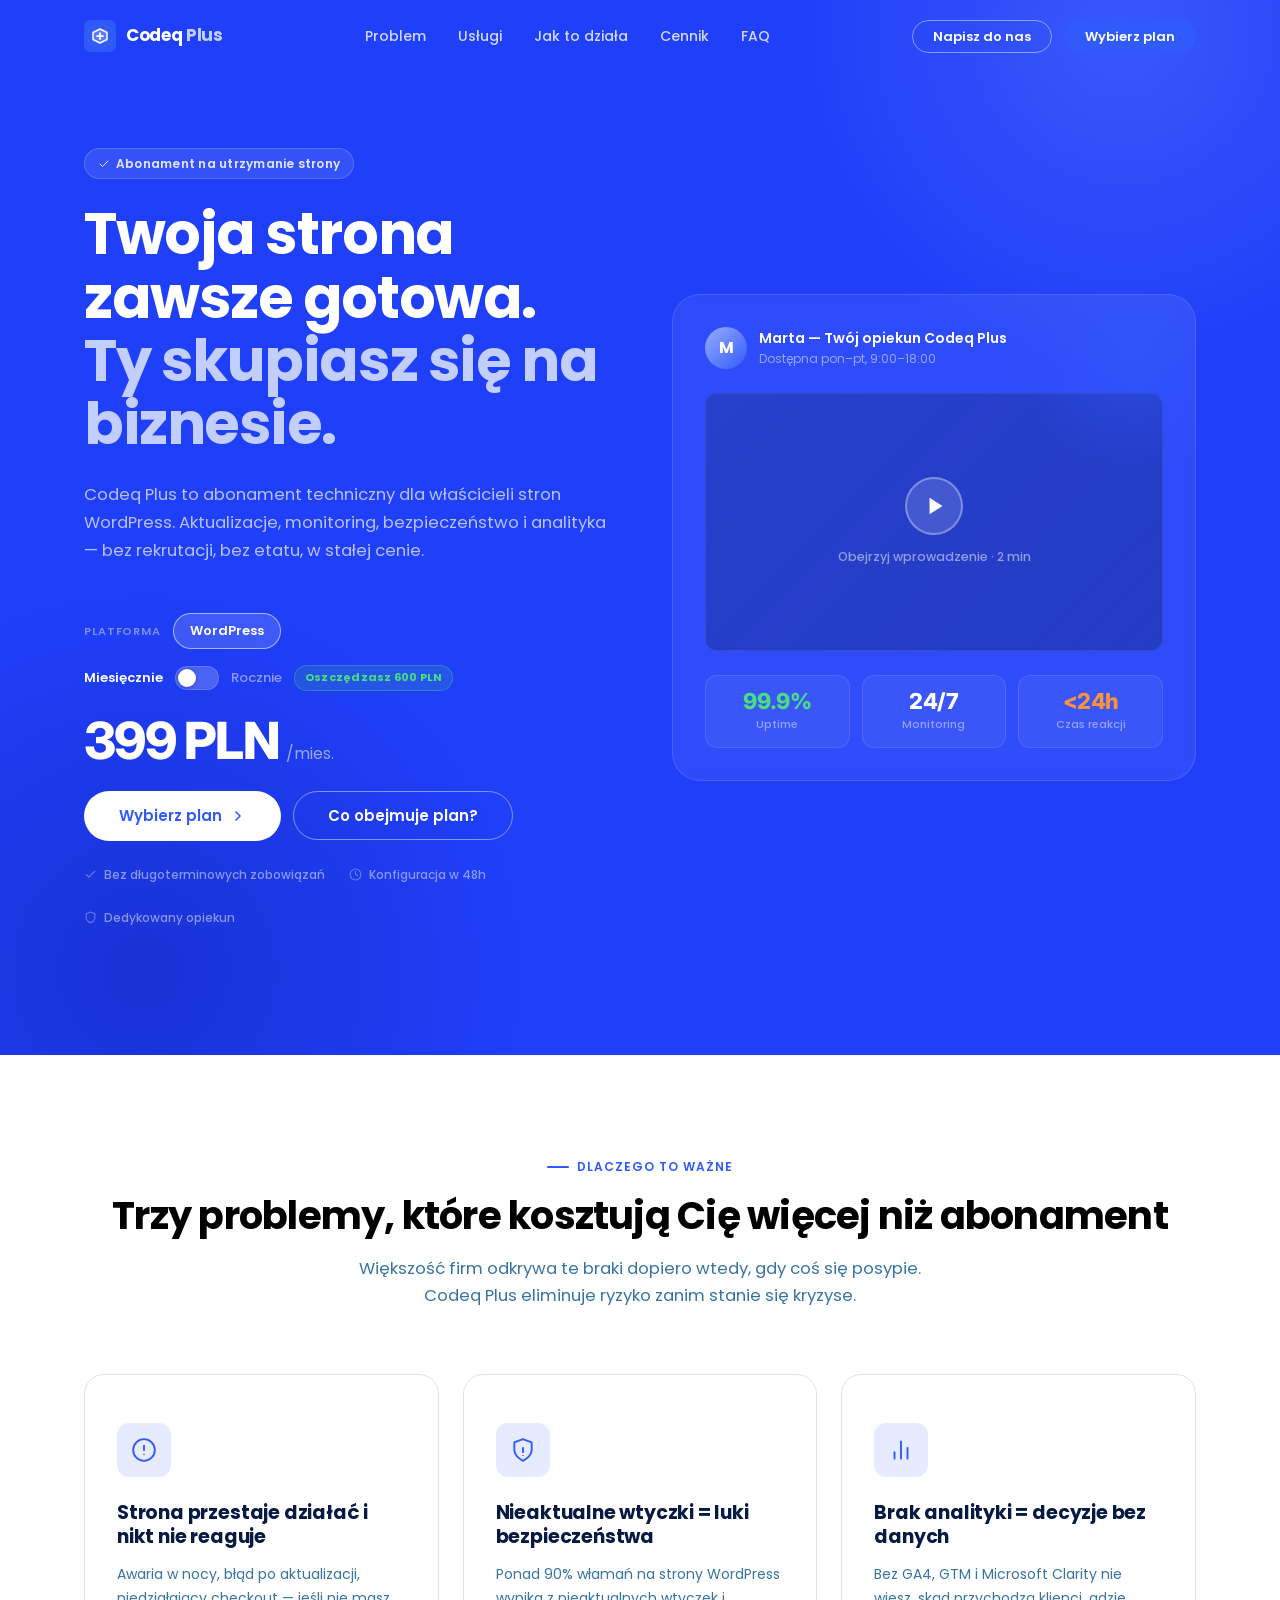
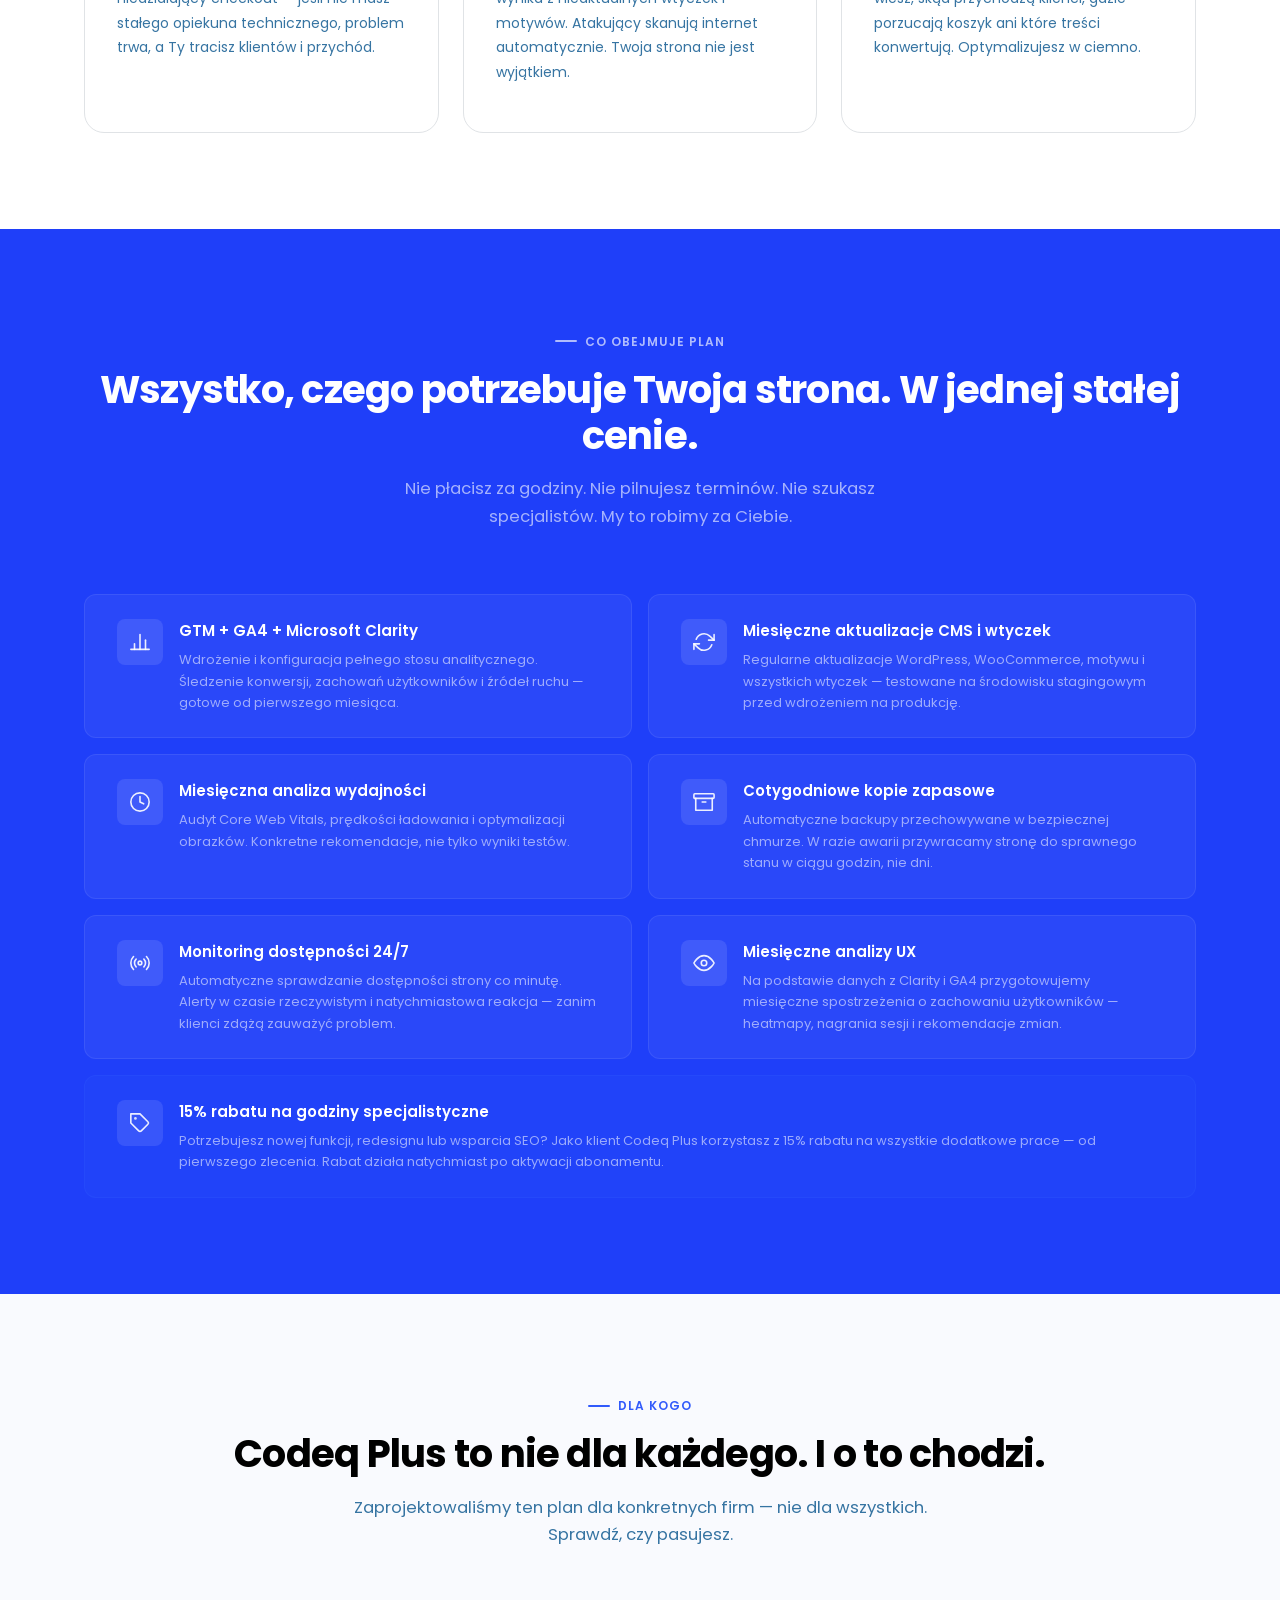
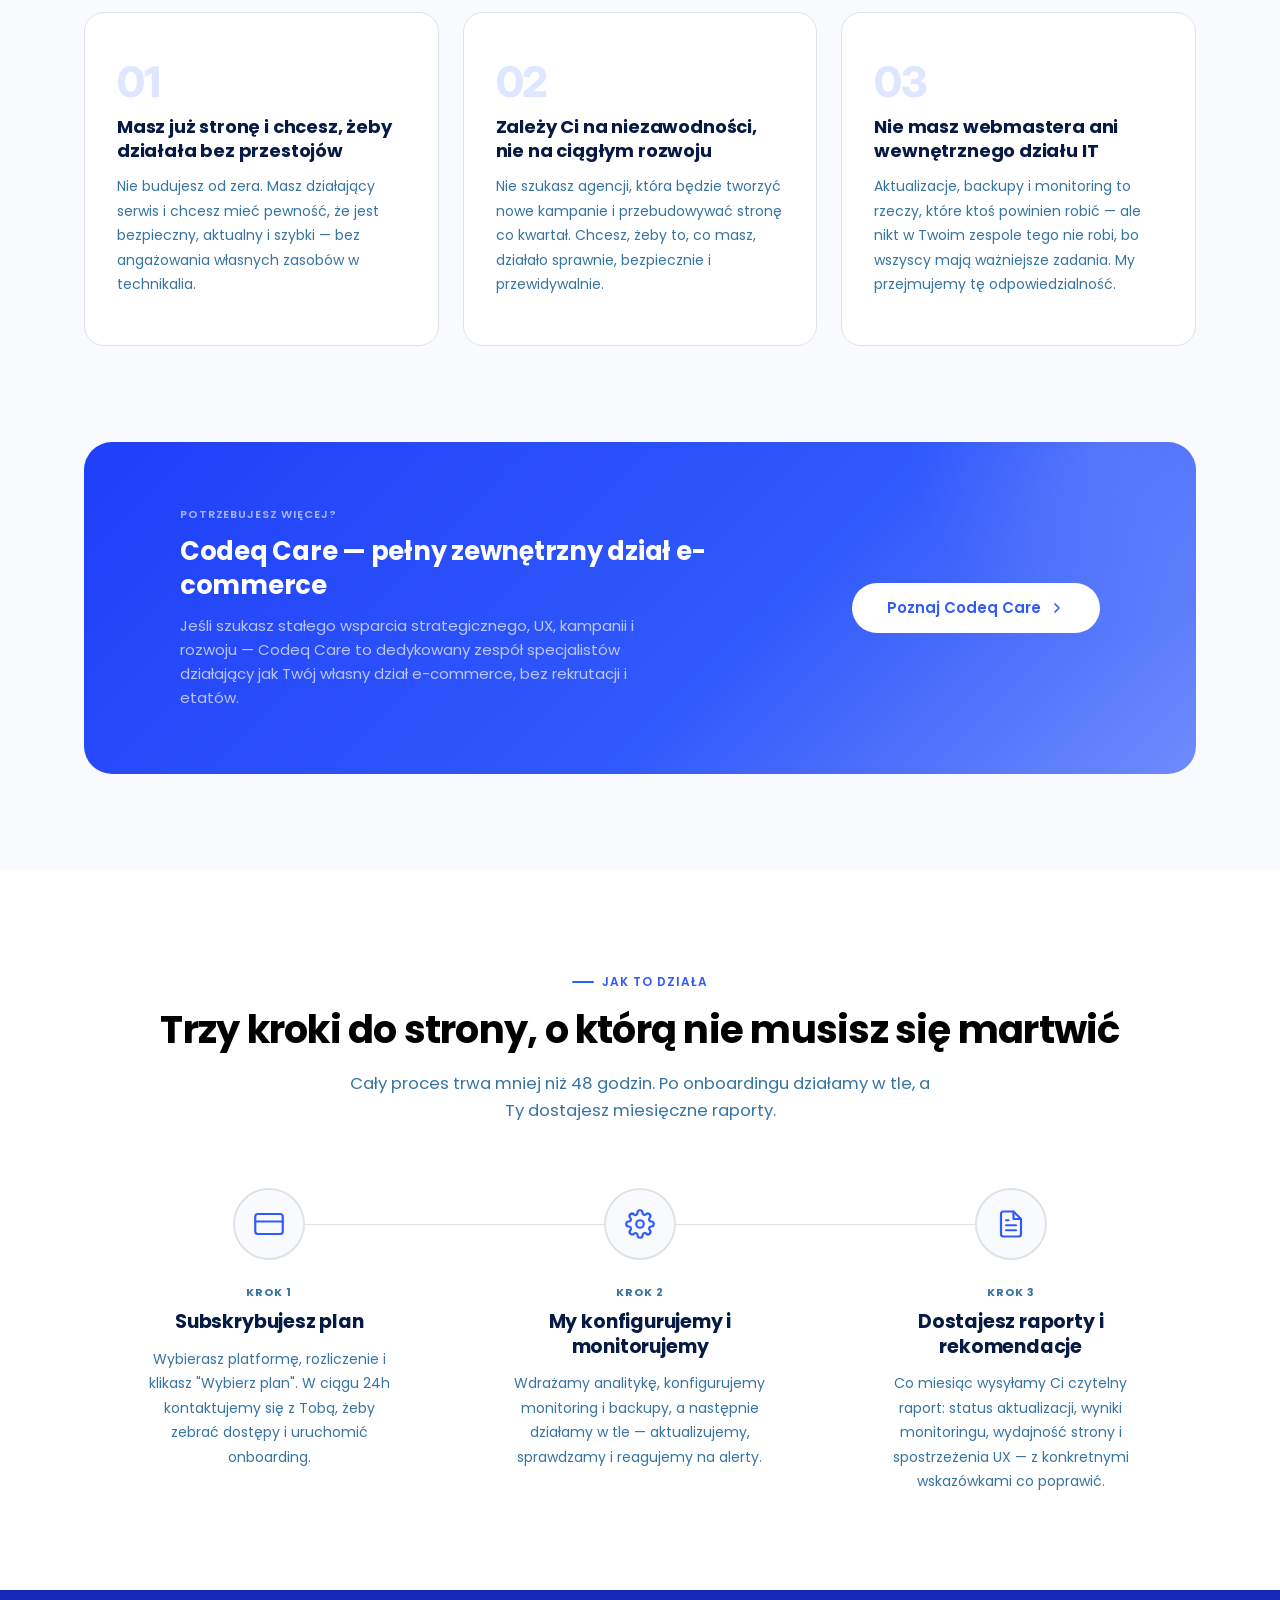
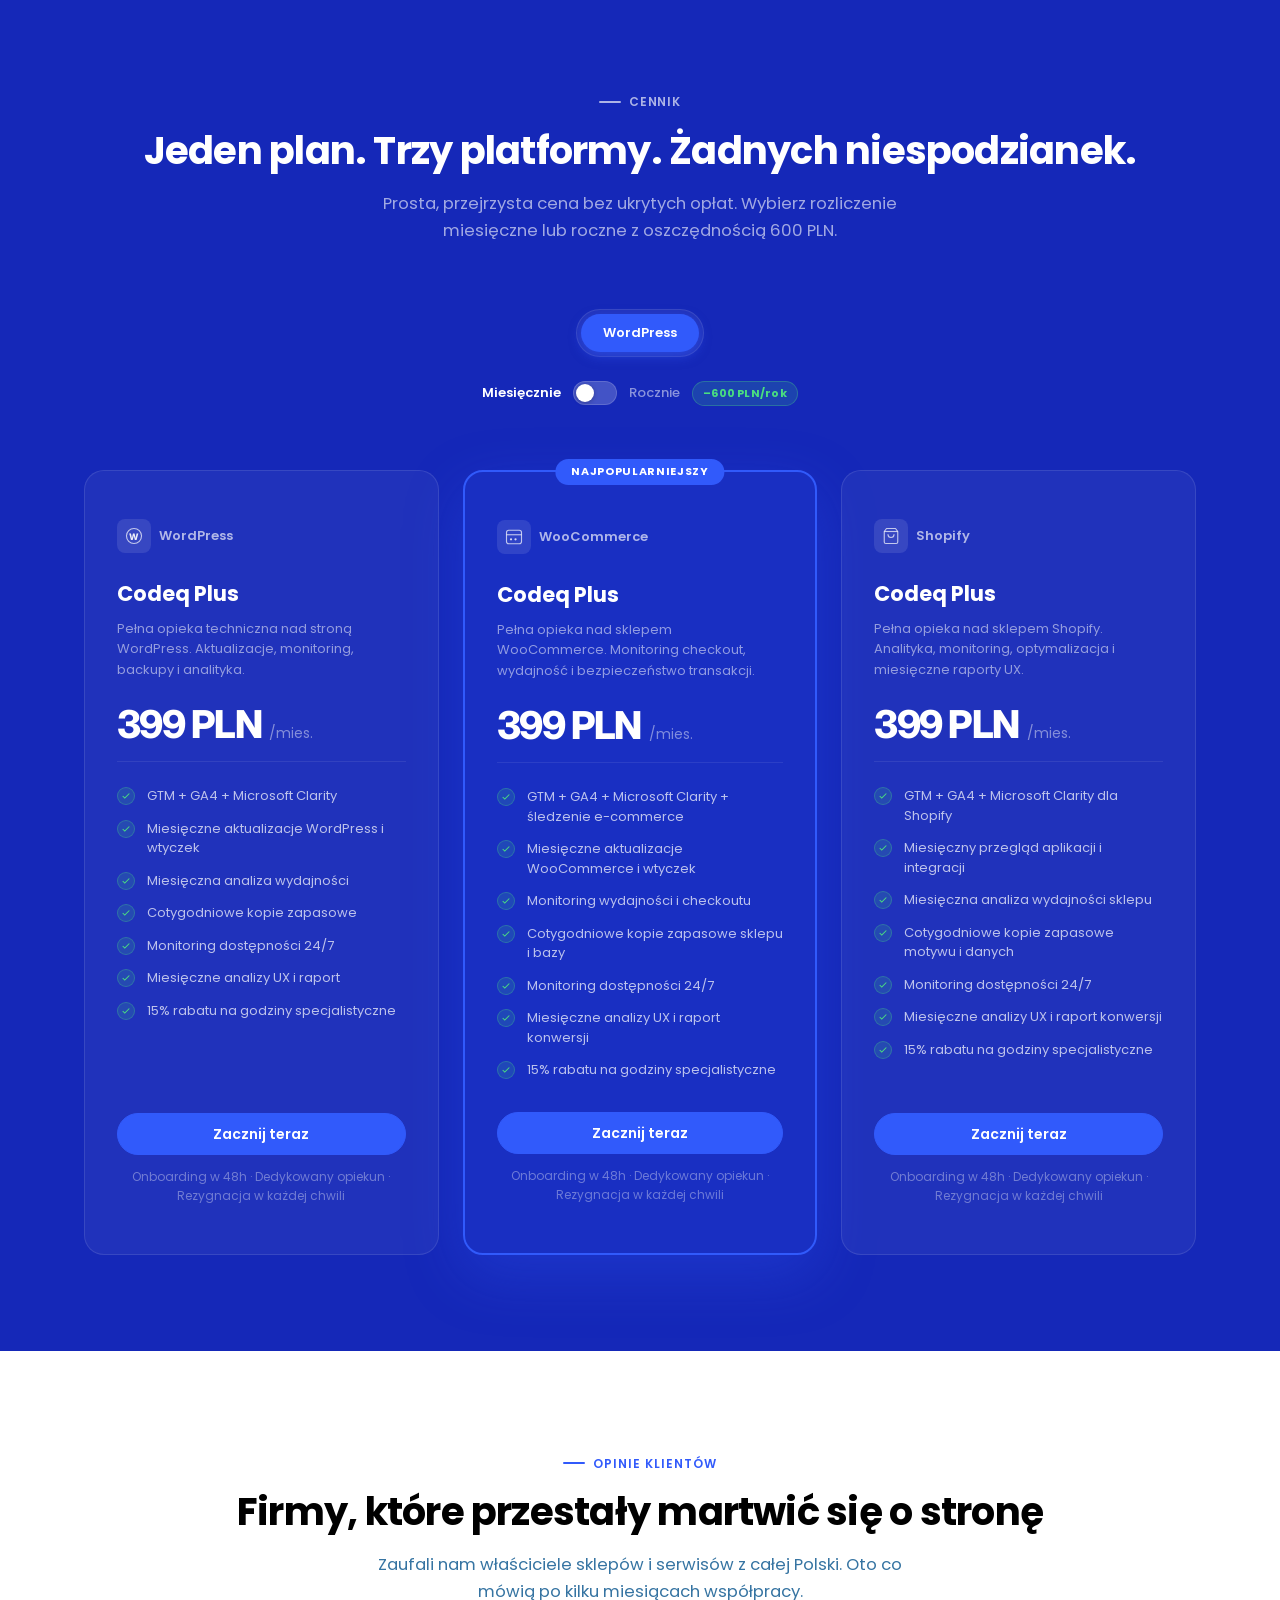
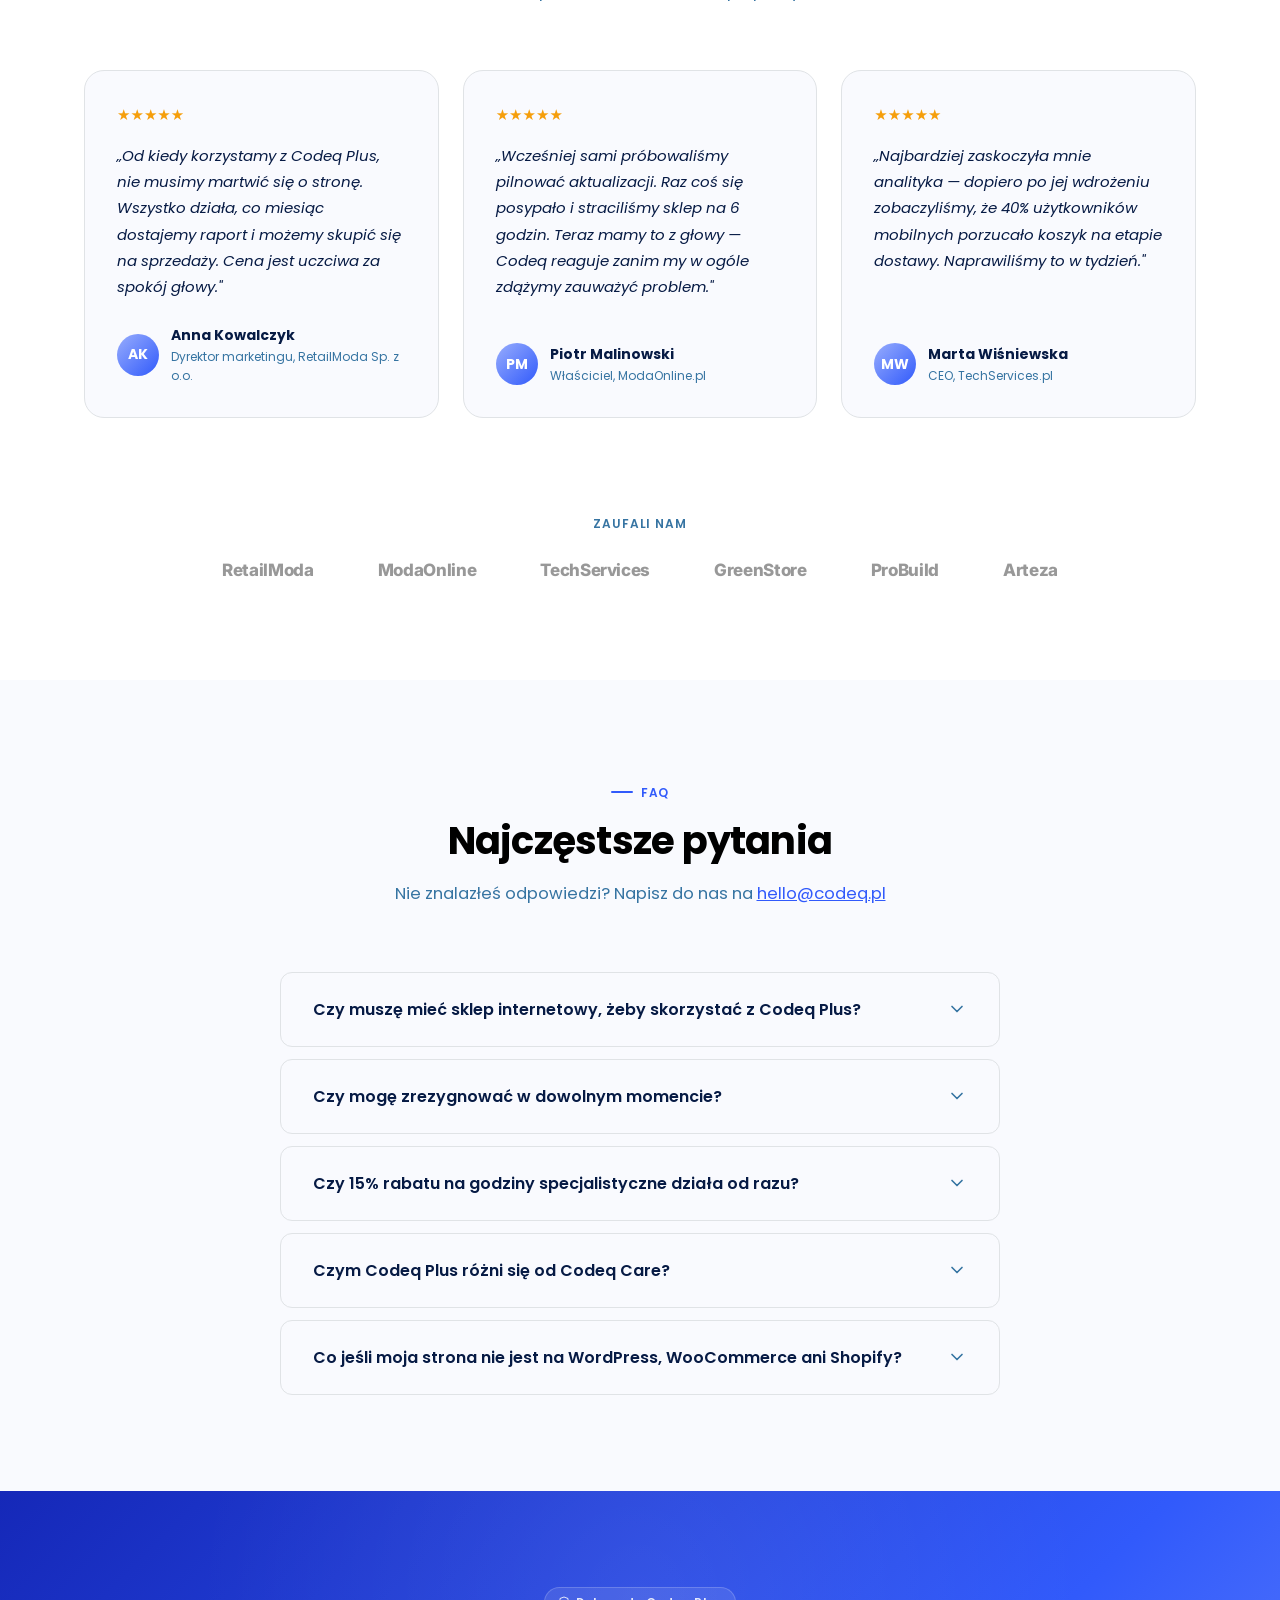
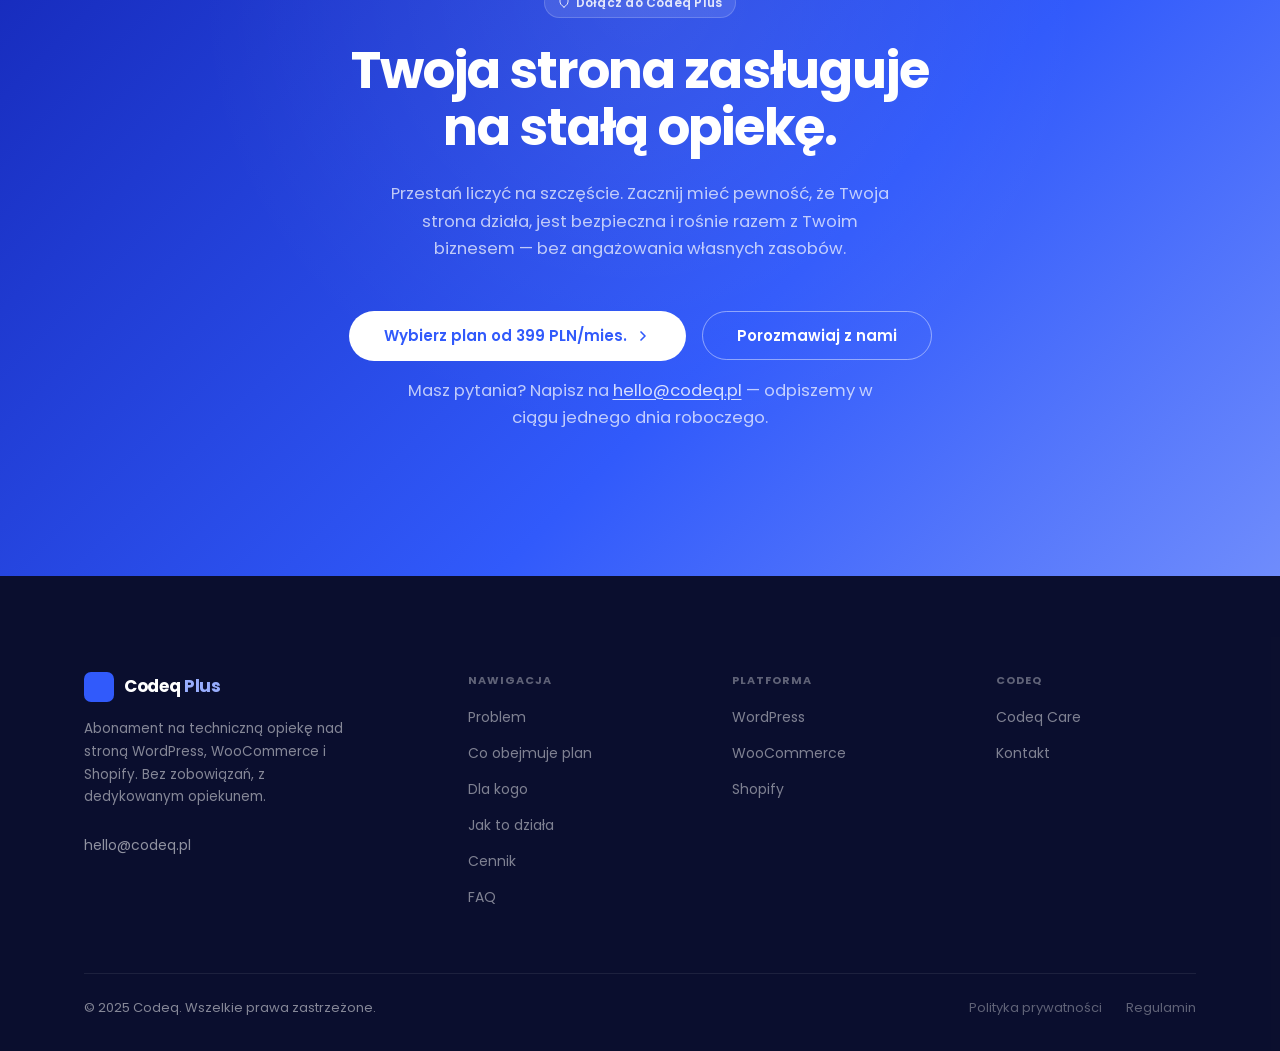
==== index.html @ af31c432 "feat: initial Codeq Plus landing page Static HTML/CSS/JS landing page for the Codeq Plus maintenance" ====
<!DOCTYPE html>
<html lang="pl">
<head>
  <meta charset="UTF-8" />
  <meta name="viewport" content="width=device-width, initial-scale=1.0" />
  <meta name="description" content="Codeq Plus – abonament na utrzymanie strony WordPress, WooCommerce i Shopify. Aktualizacje, bezpieczeństwo, monitoring i analityka od 399 PLN/mies." />
  <meta name="robots" content="index, follow" />
  <meta property="og:title" content="Codeq Plus – Utrzymanie Strony w Abonamencie" />
  <meta property="og:description" content="Codeq Plus to niski abonament na techniczną opiekę nad stroną. Aktualizacje, monitoring, backupy i analityka. Bez długoterminowych zobowiązań." />
  <meta property="og:type" content="website" />
  <meta property="og:locale" content="pl_PL" />
  <title>Codeq Plus – Utrzymanie Strony w Abonamencie</title>
  <link rel="preconnect" href="https://fonts.googleapis.com" />
  <link rel="preconnect" href="https://fonts.gstatic.com" crossorigin />
  <link href="https://fonts.googleapis.com/css2?family=Poppins:ital,wght@0,400;0,500;0,600;0,700;1,400&family=Inter:wght@400;500;600;700;800&display=swap" rel="stylesheet" />
  <link rel="stylesheet" href="assets/css/style.css" />
</head>
<body>

<!-- ====================================================
     NAVIGATION
     ==================================================== -->
<nav class="nav" id="nav">
  <div class="nav__inner">

    <!-- Logo -->
    <a href="#" class="nav__logo" aria-label="Codeq Plus – strona główna">
      <div class="nav__logo-mark">
        <svg viewBox="0 0 18 18" fill="none" xmlns="http://www.w3.org/2000/svg">
          <path d="M9 2L2 5.5V12.5L9 16L16 12.5V5.5L9 2Z" fill="white" fill-opacity="0.2" stroke="white" stroke-width="1.5" stroke-linejoin="round"/>
          <path d="M9 6V12M6 9H12" stroke="white" stroke-width="1.75" stroke-linecap="round"/>
        </svg>
      </div>
      <span class="nav__logo-wordmark">Codeq <em>Plus</em></span>
    </a>

    <!-- Desktop links -->
    <ul class="nav__links">
      <li><a href="#problem">Problem</a></li>
      <li><a href="#included">Usługi</a></li>
      <li><a href="#how-it-works">Jak to działa</a></li>
      <li><a href="#pricing">Cennik</a></li>
      <li><a href="#faq">FAQ</a></li>
    </ul>

    <!-- Desktop actions -->
    <div class="nav__actions">
      <a href="mailto:hello@codeq.pl" class="btn btn--outline-white btn--sm">Napisz do nas</a>
      <a href="#pricing" class="btn btn--primary btn--sm">Wybierz plan</a>
    </div>

    <!-- Hamburger -->
    <button class="nav__hamburger" id="hamburger" aria-label="Menu" aria-expanded="false">
      <span></span><span></span><span></span>
    </button>

  </div>
</nav>

<!-- Mobile menu -->
<div class="nav__mobile" id="mobileMenu" role="dialog" aria-label="Menu nawigacji">
  <ul>
    <li><a href="#problem">Problem</a></li>
    <li><a href="#included">Usługi</a></li>
    <li><a href="#how-it-works">Jak to działa</a></li>
    <li><a href="#pricing">Cennik</a></li>
    <li><a href="#faq">FAQ</a></li>
  </ul>
  <div style="display:flex;gap:12px;flex-wrap:wrap;">
    <a href="mailto:hello@codeq.pl" class="btn btn--outline-white btn--sm">Napisz do nas</a>
    <a href="#pricing" class="btn btn--primary btn--sm" style="flex:1;justify-content:center;">Wybierz plan</a>
  </div>
</div>


<main>

<!-- ====================================================
     1. HERO
     ==================================================== -->
<section class="hero" id="hero" aria-label="Nagłówek strony">
  <div class="hero__bg" aria-hidden="true"></div>

  <div class="hero__inner">

    <!-- LEFT: Content -->
    <div class="hero__content">

      <div class="hero__eyebrow">
        <span class="badge badge--white-muted">
          <svg width="12" height="12" viewBox="0 0 24 24" fill="none" stroke="currentColor" stroke-width="2" stroke-linecap="round" stroke-linejoin="round"><polyline points="20 6 9 17 4 12"/></svg>
          Abonament na utrzymanie strony
        </span>
      </div>

      <h1 class="hero__title">
        Twoja strona zawsze&nbsp;gotowa.<br>
        <em>Ty skupiasz się na biznesie.</em>
      </h1>

      <!-- Platform-specific subtitle -->
      <div data-platform="wordpress">
        <p class="hero__subtitle">
          Codeq Plus to abonament techniczny dla właścicieli stron WordPress.
          Aktualizacje, monitoring, bezpieczeństwo i analityka — bez rekrutacji, bez etatu, w stałej cenie.
        </p>
      </div>
      <div data-platform="woocommerce" style="display:none">
        <p class="hero__subtitle">
          Codeq Plus to abonament techniczny dla właścicieli sklepów WooCommerce.
          Aktualizacje wtyczek, monitoring dostępności i miesięczne raporty UX — Twój sklep zawsze sprawny.
        </p>
      </div>
      <div data-platform="shopify" style="display:none">
        <p class="hero__subtitle">
          Codeq Plus to abonament techniczny dla właścicieli sklepów Shopify.
          Konfiguracja analityki, monitoring, backupy i rekomendacje UX — wszystko w jednym abonamencie.
        </p>
      </div>

      <!-- Platform switch -->
      <div class="platform-switch" role="group" aria-label="Wybór platformy">
        <span class="platform-switch__lbl">Platforma</span>
        <button class="platform-btn active" data-platform="wordpress">WordPress</button>
        <button class="platform-btn" data-platform="woocommerce">WooCommerce</button>
        <button class="platform-btn" data-platform="shopify">Shopify</button>
      </div>

      <!-- Billing toggle -->
      <div class="billing-row" role="group" aria-label="Tryb rozliczania">
        <span class="billing-lbl hero-billing-lbl active" data-billing="monthly">Miesięcznie</span>
        <label class="toggle-switch" aria-label="Przełącz na rozliczenie roczne">
          <input type="checkbox" id="heroBilling" />
          <div class="toggle-track"></div>
          <div class="toggle-thumb"></div>
        </label>
        <span class="billing-lbl hero-billing-lbl" data-billing="yearly">Rocznie</span>
        <span class="billing-save-badge">Oszczędzasz 600 PLN</span>
      </div>

      <!-- Price -->
      <div class="hero__price-row" aria-live="polite">
        <span class="hero__price-main" id="heroPriceMain">399 PLN</span>
        <span class="hero__price-period" id="heroPricePeriod">/mies.</span>
        <span class="hero__price-orig" id="heroPriceOrig" aria-label="Cena bez rabatu"></span>
      </div>

      <!-- CTAs -->
      <div class="hero__ctas">
        <a href="#pricing" class="btn btn--white btn--lg">
          Wybierz plan
          <svg viewBox="0 0 24 24" fill="none" stroke="currentColor" stroke-width="2.5" stroke-linecap="round" stroke-linejoin="round"><polyline points="9 18 15 12 9 6"/></svg>
        </a>
        <a href="#included" class="btn btn--outline-white btn--lg">Co obejmuje plan?</a>
      </div>

      <!-- Trust signals -->
      <div class="hero__trust">
        <div class="hero__trust-item">
          <svg viewBox="0 0 24 24" fill="none" stroke="currentColor" stroke-width="2" stroke-linecap="round" stroke-linejoin="round"><polyline points="20 6 9 17 4 12"/></svg>
          Bez długoterminowych zobowiązań
        </div>
        <div class="hero__trust-item">
          <svg viewBox="0 0 24 24" fill="none" stroke="currentColor" stroke-width="2" stroke-linecap="round" stroke-linejoin="round"><circle cx="12" cy="12" r="10"/><polyline points="12 6 12 12 16 14"/></svg>
          Konfiguracja w 48h
        </div>
        <div class="hero__trust-item">
          <svg viewBox="0 0 24 24" fill="none" stroke="currentColor" stroke-width="2" stroke-linecap="round" stroke-linejoin="round"><path d="M12 22s8-4 8-10V5l-8-3-8 3v7c0 6 8 10 8 10z"/></svg>
          Dedykowany opiekun
        </div>
      </div>
    </div>

    <!-- RIGHT: Visual card + VideoAsk placeholder -->
    <div class="hero__visual" aria-hidden="true">
      <div class="hero__card">

        <div class="hero__card-header">
          <div class="hero__card-avatar">M</div>
          <div>
            <div class="hero__card-name">Marta — Twój opiekun Codeq Plus</div>
            <div class="hero__card-role">Dostępna pon–pt, 9:00–18:00</div>
          </div>
        </div>

        <!-- VideoAsk placeholder -->
        <div class="hero__videoask" role="button" tabindex="0" aria-label="Obejrzyj wprowadzenie wideo">
          <div class="play-btn">
            <svg viewBox="0 0 24 24"><polygon points="5 3 19 12 5 21 5 3"/></svg>
          </div>
          <span class="hero__videoask-lbl">Obejrzyj wprowadzenie · 2 min</span>
        </div>

        <!-- Live stats -->
        <div class="hero__stats">
          <div class="hero__stat green">
            <div class="hero__stat-val">99.9%</div>
            <div class="hero__stat-lbl">Uptime</div>
          </div>
          <div class="hero__stat">
            <div class="hero__stat-val">24/7</div>
            <div class="hero__stat-lbl">Monitoring</div>
          </div>
          <div class="hero__stat orange">
            <div class="hero__stat-val">&lt;24h</div>
            <div class="hero__stat-lbl">Czas reakcji</div>
          </div>
        </div>

      </div>
    </div>

  </div>
</section>


<!-- ====================================================
     2. PROBLEM
     ==================================================== -->
<section class="section section--light" id="problem" aria-labelledby="problem-title">
  <div class="container">

    <div class="section-header" data-anim>
      <span class="section-eyebrow">Dlaczego to ważne</span>
      <h2 id="problem-title">Trzy problemy, które kosztują Cię więcej niż abonament</h2>
      <p>Większość firm odkrywa te braki dopiero wtedy, gdy coś się posypie. Codeq Plus eliminuje ryzyko zanim stanie się kryzyse.</p>
    </div>

    <div class="problem-grid">

      <div class="problem-card" data-anim data-delay="1">
        <div class="problem-card__icon" aria-hidden="true">
          <!-- AlertCircle icon -->
          <svg viewBox="0 0 24 24"><circle cx="12" cy="12" r="10"/><line x1="12" y1="8" x2="12" y2="12"/><circle cx="12" cy="16" r=".5" fill="currentColor" stroke="none"/></svg>
        </div>
        <h3>Strona przestaje działać i nikt nie reaguje</h3>
        <p>Awaria w nocy, błąd po aktualizacji, niedziałający checkout — jeśli nie masz stałego opiekuna technicznego, problem trwa, a Ty tracisz klientów i przychód.</p>
      </div>

      <div class="problem-card" data-anim data-delay="2">
        <div class="problem-card__icon" aria-hidden="true">
          <!-- Shield icon -->
          <svg viewBox="0 0 24 24"><path d="M12 22s8-4 8-10V5l-8-3-8 3v7c0 6 8 10 8 10z"/><line x1="12" y1="10" x2="12" y2="14"/><circle cx="12" cy="17" r=".5" fill="currentColor" stroke="none"/></svg>
        </div>
        <h3>Nieaktualne wtyczki = luki bezpieczeństwa</h3>
        <p>Ponad 90% włamań na strony WordPress wynika z nieaktualnych wtyczek i motywów. Atakujący skanują internet automatycznie. Twoja strona nie jest wyjątkiem.</p>
      </div>

      <div class="problem-card" data-anim data-delay="3">
        <div class="problem-card__icon" aria-hidden="true">
          <!-- BarChart icon -->
          <svg viewBox="0 0 24 24"><line x1="18" y1="20" x2="18" y2="10"/><line x1="12" y1="20" x2="12" y2="4"/><line x1="6" y1="20" x2="6" y2="14"/></svg>
        </div>
        <h3>Brak analityki = decyzje bez danych</h3>
        <p>Bez GA4, GTM i Microsoft Clarity nie wiesz, skąd przychodzą klienci, gdzie porzucają koszyk ani które treści konwertują. Optymalizujesz w ciemno.</p>
      </div>

    </div>
  </div>
</section>


<!-- ====================================================
     3. WHAT'S INCLUDED
     ==================================================== -->
<section class="section section--dark" id="included" aria-labelledby="included-title">
  <div class="container">

    <div class="section-header" data-anim>
      <span class="section-eyebrow">Co obejmuje plan</span>
      <h2 id="included-title">Wszystko, czego potrzebuje Twoja strona. W jednej stałej cenie.</h2>
      <p>Nie płacisz za godziny. Nie pilnujesz terminów. Nie szukasz specjalistów. My to robimy za Ciebie.</p>
    </div>

    <div class="included__grid">

      <div class="included-item" data-anim data-delay="1">
        <div class="included-item__icon" aria-hidden="true">
          <!-- BarChart3 -->
          <svg viewBox="0 0 24 24"><line x1="18" y1="20" x2="18" y2="10"/><line x1="12" y1="20" x2="12" y2="4"/><line x1="6" y1="20" x2="6" y2="14"/><line x1="2" y1="20" x2="22" y2="20"/></svg>
        </div>
        <div class="included-item__body">
          <div class="included-item__title">GTM + GA4 + Microsoft Clarity</div>
          <div class="included-item__text">Wdrożenie i konfiguracja pełnego stosu analitycznego. Śledzenie konwersji, zachowań użytkowników i źródeł ruchu — gotowe od pierwszego miesiąca.</div>
        </div>
      </div>

      <div class="included-item" data-anim data-delay="2">
        <div class="included-item__icon" aria-hidden="true">
          <!-- RefreshCw -->
          <svg viewBox="0 0 24 24"><polyline points="23 4 23 10 17 10"/><polyline points="1 20 1 14 7 14"/><path d="M3.51 9a9 9 0 0 1 14.85-3.36L23 10M1 14l4.64 4.36A9 9 0 0 0 20.49 15"/></svg>
        </div>
        <div class="included-item__body">
          <div class="included-item__title">Miesięczne aktualizacje CMS i wtyczek</div>
          <div class="included-item__text">Regularne aktualizacje WordPress, WooCommerce, motywu i wszystkich wtyczek — testowane na środowisku stagingowym przed wdrożeniem na produkcję.</div>
        </div>
      </div>

      <div class="included-item" data-anim data-delay="3">
        <div class="included-item__icon" aria-hidden="true">
          <!-- Gauge/Speedometer -->
          <svg viewBox="0 0 24 24"><path d="M12 2a10 10 0 1 0 10 10A10 10 0 0 0 12 2z"/><path d="M12 6v6l4 2"/></svg>
        </div>
        <div class="included-item__body">
          <div class="included-item__title">Miesięczna analiza wydajności</div>
          <div class="included-item__text">Audyt Core Web Vitals, prędkości ładowania i optymalizacji obrazków. Konkretne rekomendacje, nie tylko wyniki testów.</div>
        </div>
      </div>

      <div class="included-item" data-anim data-delay="4">
        <div class="included-item__icon" aria-hidden="true">
          <!-- Archive/Backup -->
          <svg viewBox="0 0 24 24"><polyline points="21 8 21 21 3 21 3 8"/><rect x="1" y="3" width="22" height="5" rx="1"/><line x1="10" y1="12" x2="14" y2="12"/></svg>
        </div>
        <div class="included-item__body">
          <div class="included-item__title">Cotygodniowe kopie zapasowe</div>
          <div class="included-item__text">Automatyczne backupy przechowywane w bezpiecznej chmurze. W razie awarii przywracamy stronę do sprawnego stanu w ciągu godzin, nie dni.</div>
        </div>
      </div>

      <div class="included-item" data-anim data-delay="5">
        <div class="included-item__icon" aria-hidden="true">
          <!-- Radio/Monitoring -->
          <svg viewBox="0 0 24 24"><circle cx="12" cy="12" r="2"/><path d="M16.24 7.76a6 6 0 0 1 0 8.49m-8.48-.01a6 6 0 0 1 0-8.49m11.31-2.82a10 10 0 0 1 0 14.14m-14.14 0a10 10 0 0 1 0-14.14"/></svg>
        </div>
        <div class="included-item__body">
          <div class="included-item__title">Monitoring dostępności 24/7</div>
          <div class="included-item__text">Automatyczne sprawdzanie dostępności strony co minutę. Alerty w czasie rzeczywistym i natychmiastowa reakcja — zanim klienci zdążą zauważyć problem.</div>
        </div>
      </div>

      <div class="included-item" data-anim data-delay="6">
        <div class="included-item__icon" aria-hidden="true">
          <!-- Eye/UX -->
          <svg viewBox="0 0 24 24"><path d="M1 12s4-8 11-8 11 8 11 8-4 8-11 8-11-8-11-8z"/><circle cx="12" cy="12" r="3"/></svg>
        </div>
        <div class="included-item__body">
          <div class="included-item__title">Miesięczne analizy UX</div>
          <div class="included-item__text">Na podstawie danych z Clarity i GA4 przygotowujemy miesięczne spostrzeżenia o zachowaniu użytkowników — heatmapy, nagrania sesji i rekomendacje zmian.</div>
        </div>
      </div>

      <div class="included-item included-item--accent" data-anim data-delay="7">
        <div class="included-item__icon" aria-hidden="true">
          <!-- Tag/Discount -->
          <svg viewBox="0 0 24 24"><path d="M20.59 13.41l-7.17 7.17a2 2 0 0 1-2.83 0L2 12V2h10l8.59 8.59a2 2 0 0 1 0 2.82z"/><circle cx="7" cy="7" r="1.5" fill="rgba(255,255,255,0.8)" stroke="none"/></svg>
        </div>
        <div class="included-item__body">
          <div class="included-item__title">15% rabatu na godziny specjalistyczne</div>
          <div class="included-item__text">Potrzebujesz nowej funkcji, redesignu lub wsparcia SEO? Jako klient Codeq Plus korzystasz z 15% rabatu na wszystkie dodatkowe prace — od pierwszego zlecenia. Rabat działa natychmiast po aktywacji abonamentu.</div>
        </div>
      </div>

    </div>
  </div>
</section>


<!-- ====================================================
     4. WHO IS IT FOR
     ==================================================== -->
<section class="section section--alt" id="for-whom" aria-labelledby="for-whom-title">
  <div class="container">

    <div class="section-header" data-anim>
      <span class="section-eyebrow">Dla kogo</span>
      <h2 id="for-whom-title">Codeq Plus to nie dla każdego. I o to chodzi.</h2>
      <p>Zaprojektowaliśmy ten plan dla konkretnych firm — nie dla wszystkich. Sprawdź, czy pasujesz.</p>
    </div>

    <div class="for-whom__grid">

      <div class="for-whom-card" data-anim data-delay="1">
        <div class="for-whom-card__num">01</div>
        <h3>Masz już stronę i chcesz, żeby działała bez przestojów</h3>
        <p>Nie budujesz od zera. Masz działający serwis i chcesz mieć pewność, że jest bezpieczny, aktualny i szybki — bez angażowania własnych zasobów w technikalia.</p>
      </div>

      <div class="for-whom-card" data-anim data-delay="2">
        <div class="for-whom-card__num">02</div>
        <h3>Zależy Ci na niezawodności, nie na ciągłym rozwoju</h3>
        <p>Nie szukasz agencji, która będzie tworzyć nowe kampanie i przebudowywać stronę co kwartał. Chcesz, żeby to, co masz, działało sprawnie, bezpiecznie i przewidywalnie.</p>
      </div>

      <div class="for-whom-card" data-anim data-delay="3">
        <div class="for-whom-card__num">03</div>
        <h3>Nie masz webmastera ani wewnętrznego działu IT</h3>
        <p>Aktualizacje, backupy i monitoring to rzeczy, które ktoś powinien robić — ale nikt w Twoim zespole tego nie robi, bo wszyscy mają ważniejsze zadania. My przejmujemy tę odpowiedzialność.</p>
      </div>

    </div>

    <!-- Codeq Care transition banner -->
    <div class="care-banner" data-anim>
      <div class="care-banner__content">
        <div class="care-banner__eyebrow">Potrzebujesz więcej?</div>
        <h3>Codeq Care — pełny zewnętrzny dział e-commerce</h3>
        <p>Jeśli szukasz stałego wsparcia strategicznego, UX, kampanii i rozwoju — Codeq Care to dedykowany zespół specjalistów działający jak Twój własny dział e-commerce, bez rekrutacji i etatów.</p>
      </div>
      <div style="flex-shrink:0;">
        <a href="https://gp-lgtm.github.io/Solutions-Codeq/" target="_blank" rel="noopener" class="btn btn--white btn--lg">
          Poznaj Codeq Care
          <svg viewBox="0 0 24 24" fill="none" stroke="currentColor" stroke-width="2.5" stroke-linecap="round" stroke-linejoin="round"><polyline points="9 18 15 12 9 6"/></svg>
        </a>
      </div>
    </div>

  </div>
</section>


<!-- ====================================================
     5. HOW IT WORKS
     ==================================================== -->
<section class="section section--light" id="how-it-works" aria-labelledby="how-title">
  <div class="container">

    <div class="section-header" data-anim>
      <span class="section-eyebrow">Jak to działa</span>
      <h2 id="how-title">Trzy kroki do strony, o którą nie musisz się martwić</h2>
      <p>Cały proces trwa mniej niż 48 godzin. Po onboardingu działamy w tle, a Ty dostajesz miesięczne raporty.</p>
    </div>

    <div class="how-timeline">

      <div class="how-step" data-anim data-delay="1">
        <div class="how-step__icon" aria-hidden="true">
          <!-- CreditCard / Subscribe -->
          <svg viewBox="0 0 24 24" fill="none" stroke="currentColor" stroke-width="1.75" stroke-linecap="round" stroke-linejoin="round"><rect x="1" y="4" width="22" height="16" rx="2" ry="2"/><line x1="1" y1="10" x2="23" y2="10"/></svg>
        </div>
        <div class="how-step__lbl">Krok 1</div>
        <h3>Subskrybujesz plan</h3>
        <p>Wybierasz platformę, rozliczenie i klikasz "Wybierz plan". W ciągu 24h kontaktujemy się z Tobą, żeby zebrać dostępy i uruchomić onboarding.</p>
      </div>

      <div class="how-step" data-anim data-delay="2">
        <div class="how-step__icon" aria-hidden="true">
          <!-- Settings / Configure -->
          <svg viewBox="0 0 24 24" fill="none" stroke="currentColor" stroke-width="1.75" stroke-linecap="round" stroke-linejoin="round"><circle cx="12" cy="12" r="3"/><path d="M19.4 15a1.65 1.65 0 0 0 .33 1.82l.06.06a2 2 0 0 1-2.83 2.83l-.06-.06a1.65 1.65 0 0 0-1.82-.33 1.65 1.65 0 0 0-1 1.51V21a2 2 0 0 1-4 0v-.09A1.65 1.65 0 0 0 9 19.4a1.65 1.65 0 0 0-1.82.33l-.06.06a2 2 0 0 1-2.83-2.83l.06-.06A1.65 1.65 0 0 0 4.68 15a1.65 1.65 0 0 0-1.51-1H3a2 2 0 0 1 0-4h.09A1.65 1.65 0 0 0 4.6 9a1.65 1.65 0 0 0-.33-1.82l-.06-.06a2 2 0 0 1 2.83-2.83l.06.06A1.65 1.65 0 0 0 9 4.68a1.65 1.65 0 0 0 1-1.51V3a2 2 0 0 1 4 0v.09a1.65 1.65 0 0 0 1 1.51 1.65 1.65 0 0 0 1.82-.33l.06-.06a2 2 0 0 1 2.83 2.83l-.06.06A1.65 1.65 0 0 0 19.4 9a1.65 1.65 0 0 0 1.51 1H21a2 2 0 0 1 0 4h-.09a1.65 1.65 0 0 0-1.51 1z"/></svg>
        </div>
        <div class="how-step__lbl">Krok 2</div>
        <h3>My konfigurujemy i monitorujemy</h3>
        <p>Wdrażamy analitykę, konfigurujemy monitoring i backupy, a następnie działamy w tle — aktualizujemy, sprawdzamy i reagujemy na alerty.</p>
      </div>

      <div class="how-step" data-anim data-delay="3">
        <div class="how-step__icon" aria-hidden="true">
          <!-- FileText / Reports -->
          <svg viewBox="0 0 24 24" fill="none" stroke="currentColor" stroke-width="1.75" stroke-linecap="round" stroke-linejoin="round"><path d="M14 2H6a2 2 0 0 0-2 2v16a2 2 0 0 0 2 2h12a2 2 0 0 0 2-2V8z"/><polyline points="14 2 14 8 20 8"/><line x1="16" y1="13" x2="8" y2="13"/><line x1="16" y1="17" x2="8" y2="17"/><polyline points="10 9 9 9 8 9"/></svg>
        </div>
        <div class="how-step__lbl">Krok 3</div>
        <h3>Dostajesz raporty i rekomendacje</h3>
        <p>Co miesiąc wysyłamy Ci czytelny raport: status aktualizacji, wyniki monitoringu, wydajność strony i spostrzeżenia UX — z konkretnymi wskazówkami co poprawić.</p>
      </div>

    </div>
  </div>
</section>


<!-- ====================================================
     6. PRICING
     ==================================================== -->
<section class="section section--darker" id="pricing" aria-labelledby="pricing-title">
  <div class="container">

    <div class="section-header" data-anim>
      <span class="section-eyebrow">Cennik</span>
      <h2 id="pricing-title">Jeden plan. Trzy platformy. Żadnych niespodzianek.</h2>
      <p>Prosta, przejrzysta cena bez ukrytych opłat. Wybierz rozliczenie miesięczne lub roczne z oszczędnością 600 PLN.</p>
    </div>

    <div class="pricing__controls" data-anim>

      <!-- Platform tabs -->
      <div class="pricing-tabs" role="tablist" aria-label="Wybierz platformę">
        <button class="pricing-tab active" data-platform="wordpress" role="tab" aria-selected="true">WordPress</button>
        <button class="pricing-tab" data-platform="woocommerce" role="tab" aria-selected="false">WooCommerce</button>
        <button class="pricing-tab" data-platform="shopify" role="tab" aria-selected="false">Shopify</button>
      </div>

      <!-- Billing toggle -->
      <div class="pricing-billing" role="group" aria-label="Tryb rozliczania">
        <span class="billing-lbl pricing-billing-lbl active" data-billing="monthly">Miesięcznie</span>
        <label class="toggle-switch" aria-label="Przełącz na rozliczenie roczne">
          <input type="checkbox" id="pricingBilling" />
          <div class="toggle-track"></div>
          <div class="toggle-thumb"></div>
        </label>
        <span class="billing-lbl pricing-billing-lbl" data-billing="yearly">Rocznie</span>
        <span class="billing-save-badge">–600 PLN/rok</span>
      </div>

    </div>

    <div class="pricing__grid">

      <!-- WordPress card -->
      <div class="pricing-card" data-anim data-delay="1">
        <div class="pricing-card__platform">
          <div class="pricing-card__platform-icon" aria-hidden="true">
            <svg viewBox="0 0 24 24" fill="none" xmlns="http://www.w3.org/2000/svg">
              <circle cx="12" cy="12" r="10" stroke="rgba(255,255,255,0.7)" stroke-width="1.5"/>
              <text x="12" y="17" text-anchor="middle" font-size="12" font-weight="800" fill="rgba(255,255,255,0.9)" font-family="Inter,sans-serif">W</text>
            </svg>
          </div>
          <span class="pricing-card__platform-name">WordPress</span>
        </div>
        <div class="pricing-card__name">Codeq Plus</div>
        <div class="pricing-card__desc">Pełna opieka techniczna nad stroną WordPress. Aktualizacje, monitoring, backupy i analityka.</div>
        <div class="pricing-card__price-area">
          <span class="pricing-card__price" data-price>399 PLN</span>
          <span class="pricing-card__period">/mies.</span>
          <span class="pricing-card__orig" data-price-orig style="display:none">Zamiast 399 PLN/mies.</span>
        </div>
        <ul class="pricing-card__features" aria-label="Co zawiera plan">
          <li class="pricing-card__feat">
            <span class="feat-check" aria-hidden="true"><svg viewBox="0 0 24 24"><polyline points="20 6 9 17 4 12"/></svg></span>
            GTM + GA4 + Microsoft Clarity
          </li>
          <li class="pricing-card__feat">
            <span class="feat-check" aria-hidden="true"><svg viewBox="0 0 24 24"><polyline points="20 6 9 17 4 12"/></svg></span>
            Miesięczne aktualizacje WordPress i wtyczek
          </li>
          <li class="pricing-card__feat">
            <span class="feat-check" aria-hidden="true"><svg viewBox="0 0 24 24"><polyline points="20 6 9 17 4 12"/></svg></span>
            Miesięczna analiza wydajności
          </li>
          <li class="pricing-card__feat">
            <span class="feat-check" aria-hidden="true"><svg viewBox="0 0 24 24"><polyline points="20 6 9 17 4 12"/></svg></span>
            Cotygodniowe kopie zapasowe
          </li>
          <li class="pricing-card__feat">
            <span class="feat-check" aria-hidden="true"><svg viewBox="0 0 24 24"><polyline points="20 6 9 17 4 12"/></svg></span>
            Monitoring dostępności 24/7
          </li>
          <li class="pricing-card__feat">
            <span class="feat-check" aria-hidden="true"><svg viewBox="0 0 24 24"><polyline points="20 6 9 17 4 12"/></svg></span>
            Miesięczne analizy UX i raport
          </li>
          <li class="pricing-card__feat">
            <span class="feat-check" aria-hidden="true"><svg viewBox="0 0 24 24"><polyline points="20 6 9 17 4 12"/></svg></span>
            15% rabatu na godziny specjalistyczne
          </li>
        </ul>
        <a href="mailto:hello@codeq.pl?subject=Codeq Plus WordPress" class="btn btn--primary" style="width:100%;justify-content:center;">
          Zacznij teraz
        </a>
        <p class="pricing-card__info">Onboarding w 48h · Dedykowany opiekun · Rezygnacja w każdej chwili</p>
      </div>

      <!-- WooCommerce card (featured) -->
      <div class="pricing-card pricing-card--featured" data-anim data-delay="2">
        <div class="pricing-card__top-badge">Najpopularniejszy</div>
        <div class="pricing-card__platform">
          <div class="pricing-card__platform-icon" aria-hidden="true">
            <svg viewBox="0 0 24 24" fill="none">
              <rect x="2" y="3" width="20" height="18" rx="3" stroke="rgba(255,255,255,0.7)" stroke-width="1.5"/>
              <path d="M2 9h20" stroke="rgba(255,255,255,0.7)" stroke-width="1.5"/>
              <circle cx="8" cy="15" r="1.5" fill="rgba(255,255,255,0.8)"/>
              <circle cx="14" cy="15" r="1.5" fill="rgba(255,255,255,0.8)"/>
            </svg>
          </div>
          <span class="pricing-card__platform-name">WooCommerce</span>
        </div>
        <div class="pricing-card__name">Codeq Plus</div>
        <div class="pricing-card__desc">Pełna opieka nad sklepem WooCommerce. Monitoring checkout, wydajność i bezpieczeństwo transakcji.</div>
        <div class="pricing-card__price-area">
          <span class="pricing-card__price" data-price>399 PLN</span>
          <span class="pricing-card__period">/mies.</span>
          <span class="pricing-card__orig" data-price-orig style="display:none">Zamiast 399 PLN/mies.</span>
        </div>
        <ul class="pricing-card__features" aria-label="Co zawiera plan">
          <li class="pricing-card__feat">
            <span class="feat-check" aria-hidden="true"><svg viewBox="0 0 24 24"><polyline points="20 6 9 17 4 12"/></svg></span>
            GTM + GA4 + Microsoft Clarity + śledzenie e-commerce
          </li>
          <li class="pricing-card__feat">
            <span class="feat-check" aria-hidden="true"><svg viewBox="0 0 24 24"><polyline points="20 6 9 17 4 12"/></svg></span>
            Miesięczne aktualizacje WooCommerce i wtyczek
          </li>
          <li class="pricing-card__feat">
            <span class="feat-check" aria-hidden="true"><svg viewBox="0 0 24 24"><polyline points="20 6 9 17 4 12"/></svg></span>
            Monitoring wydajności i checkoutu
          </li>
          <li class="pricing-card__feat">
            <span class="feat-check" aria-hidden="true"><svg viewBox="0 0 24 24"><polyline points="20 6 9 17 4 12"/></svg></span>
            Cotygodniowe kopie zapasowe sklepu i bazy
          </li>
          <li class="pricing-card__feat">
            <span class="feat-check" aria-hidden="true"><svg viewBox="0 0 24 24"><polyline points="20 6 9 17 4 12"/></svg></span>
            Monitoring dostępności 24/7
          </li>
          <li class="pricing-card__feat">
            <span class="feat-check" aria-hidden="true"><svg viewBox="0 0 24 24"><polyline points="20 6 9 17 4 12"/></svg></span>
            Miesięczne analizy UX i raport konwersji
          </li>
          <li class="pricing-card__feat">
            <span class="feat-check" aria-hidden="true"><svg viewBox="0 0 24 24"><polyline points="20 6 9 17 4 12"/></svg></span>
            15% rabatu na godziny specjalistyczne
          </li>
        </ul>
        <a href="mailto:hello@codeq.pl?subject=Codeq Plus WooCommerce" class="btn btn--primary" style="width:100%;justify-content:center;">
          Zacznij teraz
        </a>
        <p class="pricing-card__info">Onboarding w 48h · Dedykowany opiekun · Rezygnacja w każdej chwili</p>
      </div>

      <!-- Shopify card -->
      <div class="pricing-card" data-anim data-delay="3">
        <div class="pricing-card__platform">
          <div class="pricing-card__platform-icon" aria-hidden="true">
            <svg viewBox="0 0 24 24" fill="none">
              <path d="M6 2L3 6v14a2 2 0 0 0 2 2h14a2 2 0 0 0 2-2V6l-3-4z" stroke="rgba(255,255,255,0.7)" stroke-width="1.5" stroke-linejoin="round"/>
              <line x1="3" y1="6" x2="21" y2="6" stroke="rgba(255,255,255,0.7)" stroke-width="1.5"/>
              <path d="M16 10a4 4 0 0 1-8 0" stroke="rgba(255,255,255,0.7)" stroke-width="1.5" stroke-linecap="round"/>
            </svg>
          </div>
          <span class="pricing-card__platform-name">Shopify</span>
        </div>
        <div class="pricing-card__name">Codeq Plus</div>
        <div class="pricing-card__desc">Pełna opieka nad sklepem Shopify. Analityka, monitoring, optymalizacja i miesięczne raporty UX.</div>
        <div class="pricing-card__price-area">
          <span class="pricing-card__price" data-price>399 PLN</span>
          <span class="pricing-card__period">/mies.</span>
          <span class="pricing-card__orig" data-price-orig style="display:none">Zamiast 399 PLN/mies.</span>
        </div>
        <ul class="pricing-card__features" aria-label="Co zawiera plan">
          <li class="pricing-card__feat">
            <span class="feat-check" aria-hidden="true"><svg viewBox="0 0 24 24"><polyline points="20 6 9 17 4 12"/></svg></span>
            GTM + GA4 + Microsoft Clarity dla Shopify
          </li>
          <li class="pricing-card__feat">
            <span class="feat-check" aria-hidden="true"><svg viewBox="0 0 24 24"><polyline points="20 6 9 17 4 12"/></svg></span>
            Miesięczny przegląd aplikacji i integracji
          </li>
          <li class="pricing-card__feat">
            <span class="feat-check" aria-hidden="true"><svg viewBox="0 0 24 24"><polyline points="20 6 9 17 4 12"/></svg></span>
            Miesięczna analiza wydajności sklepu
          </li>
          <li class="pricing-card__feat">
            <span class="feat-check" aria-hidden="true"><svg viewBox="0 0 24 24"><polyline points="20 6 9 17 4 12"/></svg></span>
            Cotygodniowe kopie zapasowe motywu i danych
          </li>
          <li class="pricing-card__feat">
            <span class="feat-check" aria-hidden="true"><svg viewBox="0 0 24 24"><polyline points="20 6 9 17 4 12"/></svg></span>
            Monitoring dostępności 24/7
          </li>
          <li class="pricing-card__feat">
            <span class="feat-check" aria-hidden="true"><svg viewBox="0 0 24 24"><polyline points="20 6 9 17 4 12"/></svg></span>
            Miesięczne analizy UX i raport konwersji
          </li>
          <li class="pricing-card__feat">
            <span class="feat-check" aria-hidden="true"><svg viewBox="0 0 24 24"><polyline points="20 6 9 17 4 12"/></svg></span>
            15% rabatu na godziny specjalistyczne
          </li>
        </ul>
        <a href="mailto:hello@codeq.pl?subject=Codeq Plus Shopify" class="btn btn--primary" style="width:100%;justify-content:center;">
          Zacznij teraz
        </a>
        <p class="pricing-card__info">Onboarding w 48h · Dedykowany opiekun · Rezygnacja w każdej chwili</p>
      </div>

    </div>
  </div>
</section>


<!-- ====================================================
     7. SOCIAL PROOF
     ==================================================== -->
<section class="section section--light" id="social-proof" aria-labelledby="social-title">
  <div class="container">

    <div class="section-header" data-anim>
      <span class="section-eyebrow">Opinie klientów</span>
      <h2 id="social-title">Firmy, które przestały martwić się o stronę</h2>
      <p>Zaufali nam właściciele sklepów i serwisów z całej Polski. Oto co mówią po kilku miesiącach współpracy.</p>
    </div>

    <div class="testimonials">

      <div class="testimonial-card" data-anim data-delay="1">
        <div class="testimonial-card__stars" aria-label="Ocena 5/5">
          <span aria-hidden="true">★★★★★</span>
        </div>
        <p class="testimonial-card__quote">
          „Od kiedy korzystamy z Codeq Plus, nie musimy martwić się o stronę. Wszystko działa, co miesiąc dostajemy raport i możemy skupić się na sprzedaży. Cena jest uczciwa za spokój głowy."
        </p>
        <div class="testimonial-card__author">
          <div class="testimonial-card__avatar" aria-hidden="true">AK</div>
          <div>
            <div class="testimonial-card__name">Anna Kowalczyk</div>
            <div class="testimonial-card__company">Dyrektor marketingu, RetailModa Sp. z o.o.</div>
          </div>
        </div>
      </div>

      <div class="testimonial-card" data-anim data-delay="2">
        <div class="testimonial-card__stars" aria-label="Ocena 5/5">
          <span aria-hidden="true">★★★★★</span>
        </div>
        <p class="testimonial-card__quote">
          „Wcześniej sami próbowaliśmy pilnować aktualizacji. Raz coś się posypało i straciliśmy sklep na 6 godzin. Teraz mamy to z głowy — Codeq reaguje zanim my w ogóle zdążymy zauważyć problem."
        </p>
        <div class="testimonial-card__author">
          <div class="testimonial-card__avatar" aria-hidden="true">PM</div>
          <div>
            <div class="testimonial-card__name">Piotr Malinowski</div>
            <div class="testimonial-card__company">Właściciel, ModaOnline.pl</div>
          </div>
        </div>
      </div>

      <div class="testimonial-card" data-anim data-delay="3">
        <div class="testimonial-card__stars" aria-label="Ocena 5/5">
          <span aria-hidden="true">★★★★★</span>
        </div>
        <p class="testimonial-card__quote">
          „Najbardziej zaskoczyła mnie analityka — dopiero po jej wdrożeniu zobaczyliśmy, że 40% użytkowników mobilnych porzucało koszyk na etapie dostawy. Naprawiliśmy to w tydzień."
        </p>
        <div class="testimonial-card__author">
          <div class="testimonial-card__avatar" aria-hidden="true">MW</div>
          <div>
            <div class="testimonial-card__name">Marta Wiśniewska</div>
            <div class="testimonial-card__company">CEO, TechServices.pl</div>
          </div>
        </div>
      </div>

    </div>

    <!-- Logo wall -->
    <div class="logo-wall" data-anim>
      <p class="logo-wall__lbl">Zaufali nam</p>
      <div class="logo-wall__logos" aria-label="Wybrani klienci Codeq Plus">
        <span class="logo-placeholder" aria-label="RetailModa">RetailModa</span>
        <span class="logo-placeholder" aria-label="ModaOnline">ModaOnline</span>
        <span class="logo-placeholder" aria-label="TechServices">TechServices</span>
        <span class="logo-placeholder" aria-label="GreenStore">GreenStore</span>
        <span class="logo-placeholder" aria-label="ProBuild">ProBuild</span>
        <span class="logo-placeholder" aria-label="Arteza">Arteza</span>
      </div>
    </div>

  </div>
</section>


<!-- ====================================================
     8. FAQ
     ==================================================== -->
<section class="section section--alt" id="faq" aria-labelledby="faq-title">
  <div class="container">

    <div class="section-header" data-anim>
      <span class="section-eyebrow">FAQ</span>
      <h2 id="faq-title">Najczęstsze pytania</h2>
      <p>Nie znalazłeś odpowiedzi? Napisz do nas na <a href="mailto:hello@codeq.pl" style="color:var(--codeq-blue);text-decoration:underline;">hello@codeq.pl</a></p>
    </div>

    <div class="faq__list" role="list">

      <div class="faq-item" role="listitem" data-anim data-delay="1">
        <button class="faq-trigger" aria-expanded="false" aria-controls="faq-body-1">
          Czy muszę mieć sklep internetowy, żeby skorzystać z Codeq Plus?
          <svg class="faq-chevron" viewBox="0 0 24 24"><polyline points="6 9 12 15 18 9"/></svg>
        </button>
        <div class="faq-body" id="faq-body-1" role="region" aria-hidden="true">
          <div class="faq-body__inner">
            <p>Nie. Codeq Plus działa zarówno dla stron wizytówkowych, blogów i portali, jak i dla sklepów internetowych na WordPress/WooCommerce lub Shopify. Jedynym warunkiem jest posiadanie już działającej strony na jednej z obsługiwanych platform. Jeśli masz inną platformę, skontaktuj się z nami — w wielu przypadkach jesteśmy w stanie znaleźć rozwiązanie.</p>
          </div>
        </div>
      </div>

      <div class="faq-item" role="listitem" data-anim data-delay="2">
        <button class="faq-trigger" aria-expanded="false" aria-controls="faq-body-2">
          Czy mogę zrezygnować w dowolnym momencie?
          <svg class="faq-chevron" viewBox="0 0 24 24"><polyline points="6 9 12 15 18 9"/></svg>
        </button>
        <div class="faq-body" id="faq-body-2" role="region" aria-hidden="true">
          <div class="faq-body__inner">
            <p>Tak. Codeq Plus działa w modelu bez długoterminowych zobowiązań. Możesz zrezygnować z jednomiesięcznym wypowiedzeniem — wystarczy powiadomić nas mailowo. Przy rozliczeniu rocznym zwracamy proporcjonalną część opłaty za niewykorzystane miesiące.</p>
          </div>
        </div>
      </div>

      <div class="faq-item" role="listitem" data-anim data-delay="3">
        <button class="faq-trigger" aria-expanded="false" aria-controls="faq-body-3">
          Czy 15% rabatu na godziny specjalistyczne działa od razu?
          <svg class="faq-chevron" viewBox="0 0 24 24"><polyline points="6 9 12 15 18 9"/></svg>
        </button>
        <div class="faq-body" id="faq-body-3" role="region" aria-hidden="true">
          <div class="faq-body__inner">
            <p>Tak. Od momentu aktywacji abonamentu Codeq Plus, każde zlecenie dodatkowej pracy specjalistycznej (development, design, SEO, kampanie) jest objęte 15% rabatem od naszego standardowego cennika. Rabat jest naliczany automatycznie — nie musisz o nim przypominać.</p>
          </div>
        </div>
      </div>

      <div class="faq-item" role="listitem" data-anim data-delay="4">
        <button class="faq-trigger" aria-expanded="false" aria-controls="faq-body-4">
          Czym Codeq Plus różni się od Codeq Care?
          <svg class="faq-chevron" viewBox="0 0 24 24"><polyline points="6 9 12 15 18 9"/></svg>
        </button>
        <div class="faq-body" id="faq-body-4" role="region" aria-hidden="true">
          <div class="faq-body__inner">
            <p>Codeq Plus to abonament utrzymaniowy — dbamy o techniczną sprawność Twojej strony: aktualizacje, monitoring, bezpieczeństwo i analityka. To plan dla firm, które mają działającą stronę i chcą ją utrzymać w dobrej kondycji bez własnego IT.</p>
            <p style="margin-top:12px;">Codeq Care to pełny zewnętrzny dział e-commerce. Odpowiada za strategię, wzrost, UX, kampanie marketingowe i ciągły rozwój — jak dedykowany zespół wewnętrzny, ale bez rekrutacji i etatów. To rozwiązanie dla firm, które chcą aktywnie skalować swój biznes online.</p>
          </div>
        </div>
      </div>

      <div class="faq-item" role="listitem" data-anim data-delay="5">
        <button class="faq-trigger" aria-expanded="false" aria-controls="faq-body-5">
          Co jeśli moja strona nie jest na WordPress, WooCommerce ani Shopify?
          <svg class="faq-chevron" viewBox="0 0 24 24"><polyline points="6 9 12 15 18 9"/></svg>
        </button>
        <div class="faq-body" id="faq-body-5" role="region" aria-hidden="true">
          <div class="faq-body__inner">
            <p>Aktualnie w standardowym abonamencie obsługujemy WordPress, WooCommerce i Shopify. Jeśli korzystasz z innej platformy (np. PrestaShop, Webflow, własny system), napisz do nas na <a href="mailto:hello@codeq.pl" style="color:var(--codeq-blue);">hello@codeq.pl</a> — ocenimy możliwości i przygotujemy indywidualną wycenę.</p>
          </div>
        </div>
      </div>

    </div>
  </div>
</section>


<!-- ====================================================
     9. FINAL CTA
     ==================================================== -->
<section class="section final-cta" id="contact" aria-labelledby="cta-title">
  <div class="container final-cta__inner">

    <div data-anim>
      <span class="badge badge--white-muted" style="margin-bottom:var(--space-5);display:inline-flex;">
        <svg width="12" height="12" viewBox="0 0 24 24" fill="none" stroke="currentColor" stroke-width="2" stroke-linecap="round" stroke-linejoin="round"><path d="M12 22s8-4 8-10V5l-8-3-8 3v7c0 6 8 10 8 10z"/></svg>
        Dołącz do Codeq Plus
      </span>
      <h2 id="cta-title">Twoja strona zasługuje<br>na stałą opiekę.</h2>
      <p>Przestań liczyć na szczęście. Zacznij mieć pewność, że Twoja strona działa, jest bezpieczna i rośnie razem z Twoim biznesem — bez angażowania własnych zasobów.</p>

      <div class="final-cta__actions">
        <a href="#pricing" class="btn btn--white btn--lg">
          Wybierz plan od 399 PLN/mies.
          <svg viewBox="0 0 24 24" fill="none" stroke="currentColor" stroke-width="2.5" stroke-linecap="round" stroke-linejoin="round"><polyline points="9 18 15 12 9 6"/></svg>
        </a>
        <a href="mailto:hello@codeq.pl" class="btn btn--outline-white btn--lg">Porozmawiaj z nami</a>
      </div>

      <p class="final-cta__alt">
        Masz pytania? Napisz na <a href="mailto:hello@codeq.pl">hello@codeq.pl</a> — odpiszemy w ciągu jednego dnia roboczego.
      </p>
    </div>

  </div>
</section>

</main>


<!-- ====================================================
     FOOTER
     ==================================================== -->
<footer class="footer" aria-label="Stopka">
  <div class="container">
    <div class="footer__inner">

      <div>
        <div class="footer__logo" aria-label="Codeq Plus">
          <div class="footer__logo-mark" aria-hidden="true"></div>
          <span class="footer__logo-text">Codeq <em>Plus</em></span>
        </div>
        <p class="footer__tagline">Abonament na techniczną opiekę nad stroną WordPress, WooCommerce i Shopify. Bez zobowiązań, z dedykowanym opiekunem.</p>
        <a href="mailto:hello@codeq.pl" style="font-size:14px;color:rgba(255,255,255,.55);transition:color .2s;" onmouseover="this.style.color='#fff'" onmouseout="this.style.color='rgba(255,255,255,.55)'">hello@codeq.pl</a>
      </div>

      <div>
        <p class="footer__col-title">Nawigacja</p>
        <ul class="footer__links">
          <li><a href="#problem">Problem</a></li>
          <li><a href="#included">Co obejmuje plan</a></li>
          <li><a href="#for-whom">Dla kogo</a></li>
          <li><a href="#how-it-works">Jak to działa</a></li>
          <li><a href="#pricing">Cennik</a></li>
          <li><a href="#faq">FAQ</a></li>
        </ul>
      </div>

      <div>
        <p class="footer__col-title">Platforma</p>
        <ul class="footer__links">
          <li><a href="#pricing">WordPress</a></li>
          <li><a href="#pricing">WooCommerce</a></li>
          <li><a href="#pricing">Shopify</a></li>
        </ul>
      </div>

      <div>
        <p class="footer__col-title">Codeq</p>
        <ul class="footer__links">
          <li><a href="https://gp-lgtm.github.io/Solutions-Codeq/" target="_blank" rel="noopener">Codeq Care</a></li>
          <li><a href="mailto:hello@codeq.pl">Kontakt</a></li>
        </ul>
      </div>

    </div>

    <div class="footer__bottom">
      <p class="footer__copy">&copy; 2025 Codeq. Wszelkie prawa zastrzeżone.</p>
      <nav class="footer__legal" aria-label="Linki prawne">
        <a href="#">Polityka prywatności</a>
        <a href="#">Regulamin</a>
      </nav>
    </div>

  </div>
</footer>

<script src="assets/js/main.js"></script>
</body>
</html>
---- assets/css/style.css ----
/* =====================================================
   CODEQ PLUS — Design System
   Based on the Codeq Design Language
   ===================================================== */

/* ---- Fonts ---- */
@import url('https://fonts.googleapis.com/css2?family=Poppins:ital,wght@0,400;0,500;0,600;0,700;1,400&family=Inter:wght@400;500;600;700;800&display=swap');

/* ---- CSS Variables ---- */
:root {
  --codeq-blue:      #315AFB;
  --codeq-blue-deep: #1F3FF9;
  --brand-dark:      #1528b8;

  --blue-050: #F9FAFE;
  --blue-100: #F2F4FD;
  --blue-150: #E6EBFF;
  --blue-200: #DFE6FF;
  --blue-300: #C1CEFE;
  --blue-400: #98ADFD;
  --blue-500: #6F8CFC;

  --fg-1: #000000;
  --fg-2: #061A44;
  --fg-3: #17313B;
  --fg-4: #3674A2;
  --fg-inv: #FFFFFF;

  --bg-1: #FFFFFF;
  --bg-2: #F9FAFE;
  --border-1: #E0E3E6;

  --shadow-1: 0 1px 2px rgba(0,0,0,.06);
  --shadow-2: 0 6px 20px rgba(0,0,0,.08);
  --shadow-3: 0 24px 48px rgba(49,90,251,.15);
  --shadow-glow: 0 10px 40px rgba(49,90,251,.35);

  --space-1:  4px;
  --space-2:  8px;
  --space-3:  12px;
  --space-4:  16px;
  --space-5:  24px;
  --space-6:  32px;
  --space-7:  48px;
  --space-8:  64px;
  --space-9:  96px;
  --space-10: 128px;

  --radius-xs:  4px;
  --radius-sm:  8px;
  --radius-md:  12px;
  --radius-lg:  20px;
  --radius-xl:  28px;
  --radius-pill:999px;

  --ease-out:    cubic-bezier(.22,1,.36,1);
  --ease-in-out: cubic-bezier(.65,0,.35,1);
  --dur-fast:  120ms;
  --dur-base:  220ms;
  --dur-slow:  420ms;

  --container: 1160px;
}

/* ---- Reset ---- */
*, *::before, *::after { box-sizing: border-box; margin: 0; padding: 0; }
html { scroll-behavior: smooth; -webkit-font-smoothing: antialiased; text-rendering: optimizeLegibility; }
body { font-family: 'Poppins', ui-sans-serif, system-ui, sans-serif; font-size: clamp(15px,1.1vw,18px); line-height: 1.6; color: var(--fg-1); background: var(--bg-1); overflow-x: hidden; }
img { max-width: 100%; height: auto; display: block; }
a { color: inherit; text-decoration: none; }
button { font-family: inherit; }
ul { list-style: none; }

/* ---- Typography ---- */
h1,h2,h3,h4 { font-family: 'Poppins', sans-serif; line-height: 1.2; letter-spacing: -.01em; }

/* ---- Layout ---- */
.container { max-width: var(--container); margin: 0 auto; padding: 0 var(--space-5); }
.section { padding: var(--space-9) 0; }
.section--light  { background: var(--bg-1);          color: var(--fg-1); }
.section--alt    { background: var(--bg-2);          color: var(--fg-1); }
.section--dark   { background: var(--codeq-blue-deep); color: var(--fg-inv); }
.section--darker { background: var(--brand-dark);    color: var(--fg-inv); }

/* Section header */
.section-eyebrow {
  display: inline-flex; align-items: center; gap: var(--space-2);
  font-size: 12px; font-weight: 600; letter-spacing: .08em; text-transform: uppercase;
  color: var(--codeq-blue); margin-bottom: var(--space-4);
}
.section-eyebrow::before {
  content: ''; display: block; width: 22px; height: 2px;
  background: currentColor; border-radius: var(--radius-pill);
}
.section--dark  .section-eyebrow,
.section--darker .section-eyebrow { color: rgba(255,255,255,.65); }

.section-header { text-align: center; margin-bottom: var(--space-8); }
.section-header .section-eyebrow { display: inline-flex; }
.section-header h2 {
  font-size: clamp(28px,3vw,44px); font-weight: 700;
  letter-spacing: -.02em; line-height: 1.2;
}
.section--dark .section-header h2,
.section--darker .section-header h2 { color: #fff; }
.section-header p {
  font-size: clamp(16px,1.3vw,19px); line-height: 1.65;
  color: var(--fg-4); max-width: 580px; margin: var(--space-4) auto 0;
}
.section--dark  .section-header p,
.section--darker .section-header p { color: rgba(255,255,255,.6); }

/* ---- Navigation ---- */
.nav {
  position: fixed; top: 0; left: 0; right: 0; z-index: 200;
  height: 72px; display: flex; align-items: center;
  transition: background var(--dur-base) var(--ease-out),
              box-shadow var(--dur-base) var(--ease-out);
}
.nav.scrolled {
  background: rgba(255,255,255,.9);
  backdrop-filter: blur(24px) saturate(180%);
  -webkit-backdrop-filter: blur(24px) saturate(180%);
  box-shadow: 0 1px 0 rgba(0,0,0,.08);
}
.nav__inner {
  display: flex; align-items: center; justify-content: space-between;
  width: 100%; max-width: var(--container); margin: 0 auto; padding: 0 var(--space-5);
}

/* Logo */
.nav__logo { display: flex; align-items: center; gap: 10px; }
.nav__logo-mark {
  width: 32px; height: 32px; background: var(--codeq-blue);
  border-radius: 7px; display: flex; align-items: center; justify-content: center;
  flex-shrink: 0;
}
.nav__logo-mark svg { width: 18px; height: 18px; }
.nav__logo-wordmark {
  font-size: 17px; font-weight: 700; color: #fff; letter-spacing: -.02em;
}
.nav__logo-wordmark em { font-style: normal; color: var(--blue-300); }
.nav.scrolled .nav__logo-wordmark { color: var(--fg-2); }
.nav.scrolled .nav__logo-wordmark em { color: var(--codeq-blue); }

/* Links */
.nav__links { display: flex; align-items: center; gap: var(--space-6); }
.nav__links a {
  font-size: 14px; font-weight: 500; color: rgba(255,255,255,.8);
  transition: color var(--dur-fast) var(--ease-out);
}
.nav__links a:hover { color: #fff; }
.nav.scrolled .nav__links a { color: rgba(6,26,68,.65); }
.nav.scrolled .nav__links a:hover { color: var(--fg-2); }

.nav__actions { display: flex; align-items: center; gap: var(--space-3); }

/* Hamburger */
.nav__hamburger {
  display: none; flex-direction: column; gap: 5px; cursor: pointer;
  padding: 8px; border: none; background: none; border-radius: var(--radius-sm);
}
.nav__hamburger span {
  display: block; width: 22px; height: 2px; background: rgba(255,255,255,.85);
  border-radius: 2px; transition: all var(--dur-base) var(--ease-out);
}
.nav.scrolled .nav__hamburger span { background: var(--fg-2); }
.nav__hamburger.open span:nth-child(1) { transform: translateY(7px) rotate(45deg); }
.nav__hamburger.open span:nth-child(2) { opacity: 0; }
.nav__hamburger.open span:nth-child(3) { transform: translateY(-7px) rotate(-45deg); }

/* Mobile menu */
.nav__mobile {
  position: fixed; top: 72px; left: 0; right: 0; z-index: 199;
  background: rgba(6,26,68,.97); backdrop-filter: blur(16px);
  padding: var(--space-5); border-bottom: 1px solid rgba(255,255,255,.08);
  transform: translateY(-10px); opacity: 0; pointer-events: none;
  transition: transform var(--dur-base) var(--ease-out),
              opacity var(--dur-base) var(--ease-out);
}
.nav__mobile.open { transform: translateY(0); opacity: 1; pointer-events: auto; }
.nav__mobile ul { display: flex; flex-direction: column; gap: 2px; margin-bottom: var(--space-4); }
.nav__mobile a {
  display: block; padding: 12px var(--space-4); font-size: 15px; font-weight: 500;
  color: rgba(255,255,255,.8); border-radius: var(--radius-sm);
  transition: background var(--dur-fast);
}
.nav__mobile a:hover { background: rgba(255,255,255,.07); color: #fff; }

/* ---- Buttons ---- */
.btn {
  display: inline-flex; align-items: center; justify-content: center; gap: var(--space-2);
  padding: 13px 26px; border-radius: var(--radius-pill);
  font-family: 'Poppins', sans-serif; font-size: 14px; font-weight: 600; line-height: 1;
  border: 1.5px solid transparent; cursor: pointer; text-decoration: none;
  transition: all var(--dur-base) var(--ease-out); white-space: nowrap;
  position: relative; overflow: hidden;
}
.btn--lg { padding: 16px 34px; font-size: 15px; }
.btn--sm { padding: 9px 20px; font-size: 13px; }

.btn--primary { background: var(--codeq-blue); color: #fff; border-color: var(--codeq-blue); }
.btn--primary:hover { background: var(--codeq-blue-deep); border-color: var(--codeq-blue-deep); box-shadow: var(--shadow-glow); transform: translateY(-1px); }

.btn--white { background: #fff; color: var(--codeq-blue); border-color: rgba(255,255,255,.75); }
.btn--white:hover { box-shadow: 0 8px 24px rgba(41,68,242,.35); transform: translateY(-1px); }

.btn--outline-white { background: transparent; color: #fff; border-color: rgba(255,255,255,.45); }
.btn--outline-white:hover { background: rgba(255,255,255,.1); border-color: rgba(255,255,255,.75); }

.btn--outline-blue { background: transparent; color: var(--codeq-blue); border-color: var(--codeq-blue); }
.btn--outline-blue:hover { background: var(--blue-150); box-shadow: var(--shadow-3); }

.btn--ghost { background: transparent; color: rgba(255,255,255,.75); border-color: transparent; }
.btn--ghost:hover { background: rgba(255,255,255,.08); color: #fff; }

.btn svg { width: 16px; height: 16px; flex-shrink: 0; }

/* ---- Badge ---- */
.badge {
  display: inline-flex; align-items: center; gap: 6px;
  padding: 5px 13px; border-radius: var(--radius-pill);
  font-size: 12px; font-weight: 600; letter-spacing: .02em;
}
.badge--blue-light { background: rgba(49,90,251,.1); color: var(--codeq-blue); border: 1px solid rgba(49,90,251,.2); }
.badge--white-muted { background: rgba(255,255,255,.1); color: rgba(255,255,255,.85); border: 1px solid rgba(255,255,255,.18); }
.badge--green { background: rgba(74,222,128,.1); color: #16a34a; border: 1px solid rgba(74,222,128,.25); }

/* ===================================================
   HERO
   =================================================== */
.hero {
  position: relative; background: var(--codeq-blue-deep);
  color: #fff; padding: 148px 0 var(--space-10); overflow: hidden;
}
.hero__bg {
  position: absolute; inset: 0; pointer-events: none; overflow: hidden;
}
.hero__bg::before {
  content: ''; position: absolute;
  top: -30%; right: -15%; width: 700px; height: 700px;
  background: radial-gradient(circle, rgba(111,140,252,.32) 0%, transparent 68%);
  border-radius: 50%;
}
.hero__bg::after {
  content: ''; position: absolute;
  bottom: -30%; left: -20%; width: 800px; height: 800px;
  background: radial-gradient(circle, rgba(21,40,184,.55) 0%, transparent 68%);
  border-radius: 50%;
}

.hero__inner {
  position: relative; z-index: 1;
  max-width: var(--container); margin: 0 auto; padding: 0 var(--space-5);
  display: grid; grid-template-columns: 1fr 1fr; gap: var(--space-8); align-items: center;
}

/* Left column */
.hero__content { max-width: 540px; }
.hero__eyebrow { margin-bottom: var(--space-5); }
.hero__title {
  font-size: clamp(36px,4.5vw,62px); font-weight: 700;
  line-height: 1.1; letter-spacing: -.025em; margin-bottom: var(--space-5); color: #fff;
}
.hero__title em { font-style: normal; color: var(--blue-300); }
.hero__subtitle {
  font-size: clamp(15px,1.3vw,19px); line-height: 1.7;
  color: rgba(255,255,255,.68); margin-bottom: var(--space-7); font-weight: 400;
}

/* Platform switch */
.platform-switch { display: flex; align-items: center; gap: var(--space-2); flex-wrap: wrap; margin-bottom: var(--space-4); }
.platform-switch__lbl {
  font-size: 11px; font-weight: 600; text-transform: uppercase;
  letter-spacing: .08em; color: rgba(255,255,255,.42); margin-right: 4px;
}
.platform-btn {
  padding: 7px 16px; border-radius: var(--radius-pill); font-size: 13px; font-weight: 600;
  cursor: pointer; border: 1.5px solid rgba(255,255,255,.2); background: transparent;
  color: rgba(255,255,255,.6); transition: all var(--dur-base) var(--ease-out);
  font-family: 'Poppins', sans-serif;
}
.platform-btn:hover { border-color: rgba(255,255,255,.5); color: #fff; }
.platform-btn.active {
  background: rgba(255,255,255,.14); border-color: rgba(255,255,255,.55); color: #fff;
}

/* Billing toggle */
.billing-row { display: flex; align-items: center; gap: var(--space-3); margin-bottom: var(--space-5); }
.billing-lbl { font-size: 13px; font-weight: 500; color: rgba(255,255,255,.5); cursor: pointer; transition: color var(--dur-fast); }
.billing-lbl.active { color: #fff; font-weight: 600; }

.toggle-switch { position: relative; width: 44px; height: 24px; cursor: pointer; flex-shrink: 0; }
.toggle-switch input { position: absolute; opacity: 0; width: 0; height: 0; }
.toggle-track {
  position: absolute; inset: 0; background: rgba(255,255,255,.2);
  border-radius: var(--radius-pill); border: 1px solid rgba(255,255,255,.15);
  transition: background var(--dur-base) var(--ease-out);
}
.toggle-switch input:checked ~ .toggle-track { background: rgba(255,255,255,.32); }
.toggle-thumb {
  position: absolute; top: 3px; left: 3px; width: 18px; height: 18px;
  background: #fff; border-radius: 50%; box-shadow: 0 1px 4px rgba(0,0,0,.25);
  transition: transform var(--dur-base) var(--ease-out); pointer-events: none;
}
.toggle-switch input:checked ~ .toggle-thumb { transform: translateX(20px); }

.billing-save-badge {
  font-size: 11px; font-weight: 700; padding: 3px 10px;
  background: rgba(74,222,128,.15); border: 1px solid rgba(74,222,128,.3);
  border-radius: var(--radius-pill); color: #4ade80; letter-spacing: .02em;
}

/* Price display */
.hero__price-row { display: flex; align-items: baseline; gap: var(--space-2); margin-bottom: var(--space-5); }
.hero__price-main {
  font-size: clamp(38px,4vw,56px); font-weight: 800; color: #fff;
  letter-spacing: -.03em; font-family: 'Inter', sans-serif; line-height: 1;
}
.hero__price-period { font-size: 16px; color: rgba(255,255,255,.55); font-weight: 400; }
.hero__price-orig { font-size: 18px; color: rgba(255,255,255,.35); text-decoration: line-through; }

/* CTAs */
.hero__ctas { display: flex; align-items: center; gap: var(--space-3); flex-wrap: wrap; margin-bottom: var(--space-5); }

/* Trust row */
.hero__trust { display: flex; align-items: center; gap: var(--space-5); flex-wrap: wrap; }
.hero__trust-item { display: flex; align-items: center; gap: 7px; font-size: 12px; color: rgba(255,255,255,.48); font-weight: 500; }
.hero__trust-item svg { width: 13px; height: 13px; opacity: .7; }

/* Right column — visual */
.hero__visual {}
.hero__card {
  background: rgba(255,255,255,.07); border: 1px solid rgba(255,255,255,.12);
  border-radius: var(--radius-xl); padding: var(--space-6);
  backdrop-filter: blur(6px); position: relative; overflow: hidden;
}
.hero__card::after {
  content: ''; position: absolute; top: -60px; right: -60px;
  width: 240px; height: 240px;
  background: radial-gradient(circle, rgba(49,90,251,.45) 0%, transparent 70%);
  pointer-events: none;
}

.hero__card-header { display: flex; align-items: center; gap: var(--space-3); margin-bottom: var(--space-5); }
.hero__card-avatar {
  width: 42px; height: 42px; border-radius: 50%;
  background: linear-gradient(135deg, var(--blue-400), var(--codeq-blue));
  display: flex; align-items: center; justify-content: center;
  font-weight: 700; font-size: 16px; color: #fff; flex-shrink: 0;
}
.hero__card-name { font-size: 14px; font-weight: 600; color: #fff; }
.hero__card-role { font-size: 12px; color: rgba(255,255,255,.5); }

/* VideoAsk placeholder */
.hero__videoask {
  background: rgba(0,0,0,.22); border: 1px solid rgba(255,255,255,.08);
  border-radius: var(--radius-md); aspect-ratio: 16/9;
  display: flex; flex-direction: column; align-items: center; justify-content: center;
  gap: var(--space-3); margin-bottom: var(--space-5); position: relative; overflow: hidden;
  cursor: pointer; transition: border-color var(--dur-base) var(--ease-out);
}
.hero__videoask:hover { border-color: rgba(255,255,255,.2); }
.hero__videoask::before {
  content: ''; position: absolute; inset: 0;
  background: linear-gradient(135deg, rgba(49,90,251,.15) 0%, rgba(31,63,249,.05) 100%);
}
.play-btn {
  width: 58px; height: 58px; border-radius: 50%;
  background: rgba(255,255,255,.14); border: 2px solid rgba(255,255,255,.32);
  display: flex; align-items: center; justify-content: center;
  transition: all var(--dur-base) var(--ease-out); position: relative; z-index: 1;
}
.hero__videoask:hover .play-btn { background: rgba(255,255,255,.22); border-color: rgba(255,255,255,.6); transform: scale(1.07); }
.play-btn svg { width: 22px; height: 22px; fill: #fff; margin-left: 4px; }
.hero__videoask-lbl { font-size: 12.5px; color: rgba(255,255,255,.5); font-weight: 500; position: relative; z-index: 1; }

/* Stats row */
.hero__stats { display: grid; grid-template-columns: repeat(3,1fr); gap: var(--space-3); }
.hero__stat {
  background: rgba(255,255,255,.06); border: 1px solid rgba(255,255,255,.1);
  border-radius: var(--radius-md); padding: 14px var(--space-4); text-align: center;
}
.hero__stat-val { font-size: 22px; font-weight: 800; color: #fff; letter-spacing: -.02em; font-family: 'Inter', sans-serif; line-height: 1; }
.hero__stat-lbl { font-size: 11px; color: rgba(255,255,255,.45); font-weight: 500; margin-top: 4px; }
.hero__stat.green .hero__stat-val  { color: #4ade80; }
.hero__stat.orange .hero__stat-val { color: #fb923c; }

/* ===================================================
   PROBLEM
   =================================================== */
.problem-grid { display: grid; grid-template-columns: repeat(3,1fr); gap: var(--space-5); }
.problem-card {
  background: var(--bg-1); border: 1px solid var(--border-1);
  border-radius: var(--radius-lg); padding: var(--space-7) var(--space-6);
  transition: all var(--dur-base) var(--ease-out); position: relative; overflow: hidden;
}
.problem-card::before {
  content: ''; position: absolute; top: 0; left: 0; right: 0; height: 3px;
  background: linear-gradient(90deg, var(--codeq-blue), var(--blue-400));
  transform: scaleX(0); transform-origin: left; transition: transform var(--dur-slow) var(--ease-out);
}
.problem-card:hover { border-color: var(--blue-300); box-shadow: var(--shadow-3); transform: translateY(-4px); }
.problem-card:hover::before { transform: scaleX(1); }

.problem-card__icon {
  width: 54px; height: 54px; background: var(--blue-150); border-radius: var(--radius-md);
  display: flex; align-items: center; justify-content: center; margin-bottom: var(--space-5);
}
.problem-card__icon svg {
  width: 26px; height: 26px; stroke: var(--codeq-blue); fill: none;
  stroke-width: 1.75; stroke-linecap: round; stroke-linejoin: round;
}
.problem-card h3 { font-size: 19px; font-weight: 700; color: var(--fg-2); margin-bottom: var(--space-3); line-height: 1.3; }
.problem-card p  { font-size: 14px; color: var(--fg-4); line-height: 1.75; }

/* ===================================================
   INCLUDED
   =================================================== */
.included__grid { display: grid; grid-template-columns: repeat(2,1fr); gap: var(--space-4); }
.included-item {
  display: flex; gap: var(--space-4); align-items: flex-start;
  background: rgba(255,255,255,.05); border: 1px solid rgba(255,255,255,.08);
  border-radius: var(--radius-md); padding: var(--space-5) var(--space-6);
  transition: all var(--dur-base) var(--ease-out);
}
.included-item:hover { background: rgba(255,255,255,.09); border-color: rgba(255,255,255,.18); transform: translateY(-2px); }
.included-item--accent {
  grid-column: 1 / -1;
  background: rgba(49,90,251,.14); border-color: rgba(49,90,251,.3);
}
.included-item--accent:hover { background: rgba(49,90,251,.2); border-color: rgba(49,90,251,.5); }

.included-item__icon {
  width: 46px; height: 46px; background: rgba(255,255,255,.1); border-radius: var(--radius-sm);
  display: flex; align-items: center; justify-content: center; flex-shrink: 0;
}
.included-item__icon svg {
  width: 22px; height: 22px; stroke: rgba(255,255,255,.9); fill: none;
  stroke-width: 1.75; stroke-linecap: round; stroke-linejoin: round;
}
.included-item__title { font-size: 15px; font-weight: 600; color: #fff; margin-bottom: 6px; }
.included-item__text  { font-size: 13px; color: rgba(255,255,255,.55); line-height: 1.65; }

/* ===================================================
   FOR WHOM
   =================================================== */
.for-whom__grid { display: grid; grid-template-columns: repeat(3,1fr); gap: var(--space-5); margin-bottom: var(--space-9); }
.for-whom-card {
  background: var(--bg-1); border: 1px solid var(--border-1);
  border-radius: var(--radius-lg); padding: var(--space-7) var(--space-6);
  transition: all var(--dur-base) var(--ease-out);
}
.for-whom-card:hover { box-shadow: var(--shadow-3); transform: translateY(-3px); border-color: var(--blue-300); }
.for-whom-card__num {
  font-size: 42px; font-weight: 800; color: var(--blue-200);
  letter-spacing: -.03em; font-family: 'Inter', sans-serif; margin-bottom: var(--space-3); line-height: 1;
}
.for-whom-card h3 { font-size: 18px; font-weight: 700; color: var(--fg-2); margin-bottom: var(--space-3); line-height: 1.3; }
.for-whom-card p  { font-size: 14px; color: var(--fg-4); line-height: 1.75; }

/* Care banner */
.care-banner {
  background: linear-gradient(135deg, var(--codeq-blue-deep) 0%, var(--codeq-blue) 60%, var(--blue-500) 100%);
  border-radius: var(--radius-xl); padding: var(--space-8) var(--space-9);
  display: flex; align-items: center; justify-content: space-between; gap: var(--space-6);
  position: relative; overflow: hidden;
}
.care-banner::before {
  content: ''; position: absolute; top: -60%; right: -10%;
  width: 400px; height: 400px;
  background: radial-gradient(circle, rgba(255,255,255,.1) 0%, transparent 70%);
  pointer-events: none;
}
.care-banner__content { flex: 1; position: relative; }
.care-banner__eyebrow {
  font-size: 11px; font-weight: 600; letter-spacing: .08em; text-transform: uppercase;
  color: rgba(255,255,255,.6); margin-bottom: var(--space-3);
}
.care-banner h3 { font-size: clamp(18px,2vw,26px); font-weight: 700; color: #fff; line-height: 1.3; margin-bottom: var(--space-3); }
.care-banner p { font-size: 15px; color: rgba(255,255,255,.68); line-height: 1.6; max-width: 460px; }

/* ===================================================
   HOW IT WORKS
   =================================================== */
.how-timeline {
  display: grid; grid-template-columns: repeat(3,1fr);
  gap: 0; position: relative; margin-top: var(--space-8);
}
.how-timeline::before {
  content: ''; position: absolute; top: 36px;
  left: calc(100% / 6); right: calc(100% / 6);
  height: 1px; background: var(--border-1); z-index: 0;
}
.how-step { position: relative; text-align: center; padding: 0 var(--space-6); }
.how-step__icon {
  width: 72px; height: 72px; border-radius: 50%;
  border: 2px solid var(--border-1); background: var(--bg-2);
  display: flex; align-items: center; justify-content: center;
  margin: 0 auto var(--space-5); position: relative; z-index: 1;
  transition: all var(--dur-base) var(--ease-out);
}
.how-step__icon svg {
  width: 30px; height: 30px; stroke: var(--codeq-blue); fill: none;
  stroke-width: 1.75; stroke-linecap: round; stroke-linejoin: round;
}
.how-step:hover .how-step__icon { background: var(--blue-150); border-color: var(--blue-300); box-shadow: 0 0 0 8px var(--blue-050); }
.how-step__lbl { font-size: 11px; font-weight: 700; letter-spacing: .09em; text-transform: uppercase; color: var(--fg-4); margin-bottom: var(--space-2); }
.how-step h3  { font-size: 19px; font-weight: 700; color: var(--fg-2); margin-bottom: var(--space-3); line-height: 1.3; }
.how-step p   { font-size: 14px; color: var(--fg-4); line-height: 1.75; max-width: 260px; margin: 0 auto; }

/* ===================================================
   PRICING
   =================================================== */
.pricing__controls {
  display: flex; flex-direction: column; align-items: center; gap: var(--space-5); margin-bottom: var(--space-8);
}
.pricing-tabs {
  display: flex; align-items: center;
  background: rgba(255,255,255,.06); border: 1px solid rgba(255,255,255,.1);
  border-radius: var(--radius-pill); padding: 4px; gap: 2px;
}
.pricing-tab {
  padding: 9px 22px; border-radius: var(--radius-pill); font-size: 13px; font-weight: 600;
  cursor: pointer; border: none; background: transparent; color: rgba(255,255,255,.5);
  font-family: 'Poppins', sans-serif; transition: all var(--dur-base) var(--ease-out);
}
.pricing-tab:hover { color: rgba(255,255,255,.85); }
.pricing-tab.active { background: var(--codeq-blue); color: #fff; box-shadow: 0 4px 12px rgba(49,90,251,.5); }

.pricing-billing { display: flex; align-items: center; gap: var(--space-3); }
.pricing-billing .billing-lbl { font-size: 13px; font-weight: 500; color: rgba(255,255,255,.5); cursor: pointer; transition: color var(--dur-fast); }
.pricing-billing .billing-lbl.active { color: #fff; font-weight: 600; }

.pricing__grid { display: grid; grid-template-columns: repeat(3,1fr); gap: var(--space-5); }

.pricing-card {
  background: rgba(255,255,255,.05); border: 1px solid rgba(255,255,255,.1);
  border-radius: var(--radius-lg); padding: var(--space-7) var(--space-6);
  transition: all var(--dur-base) var(--ease-out); position: relative;
  display: flex; flex-direction: column;
}
.pricing-card:hover {
  background: rgba(255,255,255,.08); border-color: rgba(255,255,255,.2);
  transform: translateY(-4px); box-shadow: 0 20px 60px rgba(0,0,0,.28);
}
.pricing-card--featured {
  background: rgba(49,90,251,.14); border: 2px solid var(--codeq-blue);
  box-shadow: 0 20px 60px rgba(49,90,251,.28);
}
.pricing-card--featured:hover { box-shadow: 0 30px 80px rgba(49,90,251,.4); }

.pricing-card__top-badge {
  position: absolute; top: -13px; left: 50%; transform: translateX(-50%);
  background: var(--codeq-blue); color: #fff; font-size: 11px; font-weight: 700;
  letter-spacing: .06em; text-transform: uppercase; padding: 4px 16px;
  border-radius: var(--radius-pill); white-space: nowrap;
}

.pricing-card__platform {
  display: flex; align-items: center; gap: var(--space-2); margin-bottom: var(--space-5);
}
.pricing-card__platform-icon {
  width: 34px; height: 34px; border-radius: var(--radius-sm); background: rgba(255,255,255,.1);
  display: flex; align-items: center; justify-content: center;
}
.pricing-card__platform-icon svg { width: 18px; height: 18px; }
.pricing-card__platform-name { font-size: 13px; font-weight: 600; color: rgba(255,255,255,.65); }

.pricing-card__price-area { margin-bottom: var(--space-4); }
.pricing-card__price {
  font-size: clamp(34px,3vw,46px); font-weight: 800; color: #fff;
  letter-spacing: -.04em; font-family: 'Inter', sans-serif; line-height: 1; display: inline;
}
.pricing-card__period { font-size: 14px; color: rgba(255,255,255,.45); font-weight: 400; margin-left: 4px; }
.pricing-card__orig { font-size: 14px; color: rgba(255,255,255,.3); text-decoration: line-through; margin-top: 4px; display: block; }

.pricing-card__name { font-size: 21px; font-weight: 700; color: #fff; margin-bottom: var(--space-2); }
.pricing-card__desc { font-size: 13px; color: rgba(255,255,255,.52); line-height: 1.6; margin-bottom: var(--space-5); }

.pricing-card__features {
  border-top: 1px solid rgba(255,255,255,.08); padding-top: var(--space-5);
  display: flex; flex-direction: column; gap: 13px; margin-bottom: var(--space-6); flex: 1;
}
.pricing-card__feat {
  display: flex; align-items: flex-start; gap: var(--space-3);
  font-size: 13px; color: rgba(255,255,255,.7); line-height: 1.5;
}
.feat-check {
  width: 18px; height: 18px; border-radius: 50%;
  background: rgba(74,222,128,.14); border: 1px solid rgba(74,222,128,.28);
  display: flex; align-items: center; justify-content: center; flex-shrink: 0; margin-top: 1px;
}
.feat-check svg { width: 10px; height: 10px; stroke: #4ade80; fill: none; stroke-width: 2.5; }

.pricing-card__info { font-size: 12px; color: rgba(255,255,255,.36); line-height: 1.65; margin-top: var(--space-3); text-align: center; }

/* ===================================================
   SOCIAL PROOF
   =================================================== */
.testimonials { display: grid; grid-template-columns: repeat(3,1fr); gap: var(--space-5); margin-bottom: var(--space-9); }
.testimonial-card {
  background: var(--bg-2); border: 1px solid var(--border-1);
  border-radius: var(--radius-lg); padding: var(--space-6);
  transition: all var(--dur-base) var(--ease-out); display: flex; flex-direction: column;
}
.testimonial-card:hover { box-shadow: var(--shadow-3); transform: translateY(-3px); border-color: var(--blue-300); }
.testimonial-card__stars { display: flex; gap: 3px; margin-bottom: var(--space-4); }
.testimonial-card__stars span { color: #f59e0b; font-size: 15px; }
.testimonial-card__quote { font-size: 15px; line-height: 1.75; color: var(--fg-2); margin-bottom: var(--space-5); font-style: italic; flex: 1; }
.testimonial-card__author { display: flex; align-items: center; gap: var(--space-3); }
.testimonial-card__avatar {
  width: 42px; height: 42px; border-radius: 50%;
  background: linear-gradient(135deg, var(--blue-400), var(--codeq-blue));
  display: flex; align-items: center; justify-content: center;
  font-size: 14px; font-weight: 700; color: #fff; flex-shrink: 0;
}
.testimonial-card__name   { font-size: 14px; font-weight: 700; color: var(--fg-2); }
.testimonial-card__company{ font-size: 12px; color: var(--fg-4); }

/* Logo wall */
.logo-wall { text-align: center; }
.logo-wall__lbl {
  font-size: 12px; font-weight: 600; letter-spacing: .08em; text-transform: uppercase;
  color: var(--fg-4); margin-bottom: var(--space-5);
}
.logo-wall__logos {
  display: flex; align-items: center; justify-content: center;
  gap: var(--space-8); flex-wrap: wrap; filter: grayscale(1); opacity: .4;
  transition: opacity var(--dur-base);
}
.logo-wall__logos:hover { opacity: .65; }
.logo-placeholder {
  font-size: 17px; font-weight: 800; color: var(--fg-1);
  letter-spacing: -.02em; font-family: 'Inter', sans-serif;
}

/* ===================================================
   FAQ
   =================================================== */
.faq__list { max-width: 720px; margin: 0 auto; display: flex; flex-direction: column; gap: var(--space-3); }
.faq-item {
  border: 1px solid var(--border-1); border-radius: var(--radius-md);
  overflow: hidden; transition: border-color var(--dur-base) var(--ease-out), box-shadow var(--dur-base);
}
.faq-item.open { border-color: var(--codeq-blue); box-shadow: 0 4px 24px rgba(49,90,251,.12); }
.faq-trigger {
  width: 100%; display: flex; align-items: center; justify-content: space-between;
  gap: var(--space-4); padding: var(--space-5) var(--space-6);
  background: none; border: none; cursor: pointer;
  font-family: 'Poppins', sans-serif; font-size: 16px; font-weight: 600;
  color: var(--fg-2); text-align: left; transition: background var(--dur-fast);
}
.faq-trigger:hover { background: var(--bg-2); }
.faq-item.open .faq-trigger { background: var(--blue-050); }
.faq-chevron {
  width: 20px; height: 20px; flex-shrink: 0; stroke: var(--fg-4);
  fill: none; stroke-width: 2; stroke-linecap: round; stroke-linejoin: round;
  transition: transform var(--dur-base) var(--ease-out), stroke var(--dur-base);
}
.faq-item.open .faq-chevron { transform: rotate(180deg); stroke: var(--codeq-blue); }
.faq-body { height: 0; overflow: hidden; transition: height var(--dur-slow) var(--ease-out); }
.faq-body__inner { padding: 0 var(--space-6) var(--space-6); }
.faq-body__inner p { font-size: 14.5px; color: var(--fg-4); line-height: 1.8; }

/* ===================================================
   FINAL CTA
   =================================================== */
.final-cta {
  background: linear-gradient(135deg, var(--brand-dark) 0%, var(--codeq-blue) 60%, var(--blue-500) 100%);
  color: #fff; text-align: center; position: relative; overflow: hidden;
}
.final-cta::before {
  content: ''; position: absolute; top: -50%; left: 50%; transform: translateX(-50%);
  width: 900px; height: 900px;
  background: radial-gradient(circle, rgba(255,255,255,.07) 0%, transparent 70%);
  pointer-events: none;
}
.final-cta__inner { position: relative; z-index: 1; }
.final-cta h2 {
  font-size: clamp(32px,4vw,54px); font-weight: 700; color: #fff;
  margin-bottom: var(--space-5); line-height: 1.12; letter-spacing: -.025em;
}
.final-cta p { font-size: clamp(15px,1.3vw,19px); color: rgba(255,255,255,.7); margin-bottom: var(--space-7); max-width: 500px; margin-left: auto; margin-right: auto; line-height: 1.65; }
.final-cta__actions { display: flex; align-items: center; justify-content: center; gap: var(--space-4); flex-wrap: wrap; margin-bottom: var(--space-4); }
.final-cta__alt { font-size: 13px; color: rgba(255,255,255,.5); }
.final-cta__alt a { color: rgba(255,255,255,.8); text-decoration: underline; text-underline-offset: 3px; transition: color var(--dur-fast); }
.final-cta__alt a:hover { color: #fff; }

/* ===================================================
   FOOTER
   =================================================== */
.footer { background: rgba(6,10,42,.98); color: rgba(255,255,255,.5); padding: var(--space-9) 0 var(--space-6); }
.footer__inner { display: grid; grid-template-columns: 1.6fr 1fr 1fr 1fr; gap: var(--space-8); margin-bottom: var(--space-8); }
.footer__logo { display: flex; align-items: center; gap: 10px; margin-bottom: var(--space-4); }
.footer__logo-mark { width: 30px; height: 30px; background: var(--codeq-blue); border-radius: 7px; flex-shrink: 0; }
.footer__logo-text { font-size: 17px; font-weight: 700; color: #fff; letter-spacing: -.02em; }
.footer__logo-text em { font-style: normal; color: var(--blue-400); }
.footer__tagline { font-size: 13.5px; line-height: 1.7; margin-bottom: var(--space-5); max-width: 260px; }
.footer__col-title { font-size: 11px; font-weight: 700; text-transform: uppercase; letter-spacing: .09em; color: rgba(255,255,255,.35); margin-bottom: var(--space-4); }
.footer__links { display: flex; flex-direction: column; gap: 12px; }
.footer__links a { font-size: 14px; color: rgba(255,255,255,.48); transition: color var(--dur-fast); }
.footer__links a:hover { color: #fff; }
.footer__bottom {
  border-top: 1px solid rgba(255,255,255,.08); padding-top: var(--space-5);
  display: flex; align-items: center; justify-content: space-between; gap: var(--space-4); flex-wrap: wrap;
}
.footer__copy { font-size: 13px; }
.footer__legal { display: flex; gap: var(--space-5); }
.footer__legal a { font-size: 13px; color: rgba(255,255,255,.35); transition: color var(--dur-fast); }
.footer__legal a:hover { color: rgba(255,255,255,.65); }

/* ===================================================
   SCROLL ANIMATIONS
   =================================================== */
[data-anim] {
  opacity: 0; transform: translateY(22px);
  transition: opacity var(--dur-slow) var(--ease-out), transform var(--dur-slow) var(--ease-out);
}
[data-anim].visible { opacity: 1; transform: translateY(0); }
[data-anim][data-delay="1"] { transition-delay: 80ms; }
[data-anim][data-delay="2"] { transition-delay: 160ms; }
[data-anim][data-delay="3"] { transition-delay: 240ms; }
[data-anim][data-delay="4"] { transition-delay: 320ms; }
[data-anim][data-delay="5"] { transition-delay: 400ms; }
[data-anim][data-delay="6"] { transition-delay: 480ms; }
[data-anim][data-delay="7"] { transition-delay: 560ms; }

/* ===================================================
   RESPONSIVE
   =================================================== */
@media (max-width: 1024px) {
  .hero__inner { grid-template-columns: 1fr; }
  .hero__content { max-width: 100%; text-align: center; }
  .platform-switch, .billing-row, .hero__ctas, .hero__trust, .hero__price-row { justify-content: center; }
  .hero__visual { max-width: 500px; margin: 0 auto; }
  .pricing__grid { grid-template-columns: 1fr; max-width: 460px; margin: 0 auto; }
  .footer__inner { grid-template-columns: 1fr 1fr; gap: var(--space-6); }
}

@media (max-width: 768px) {
  .section { padding: 64px 0; }
  .problem-grid { grid-template-columns: 1fr; }
  .included__grid { grid-template-columns: 1fr; }
  .included-item--accent { grid-column: auto; }
  .for-whom__grid { grid-template-columns: 1fr; }
  .how-timeline { grid-template-columns: 1fr; gap: var(--space-6); }
  .how-timeline::before { display: none; }
  .testimonials { grid-template-columns: 1fr; }
  .care-banner { flex-direction: column; text-align: center; padding: var(--space-7); }
  .final-cta__actions { flex-direction: column; align-items: center; }
  .final-cta p { margin-bottom: var(--space-6); }
  .footer__inner { grid-template-columns: 1fr; gap: var(--space-5); }
  .footer__bottom { flex-direction: column; text-align: center; }
  .nav__links { display: none; }
  .nav__cta .btn--outline-white { display: none; }
  .nav__hamburger { display: flex; }
  .logo-wall__logos { gap: var(--space-5); }
}

@media (max-width: 480px) {
  .hero__stats { grid-template-columns: 1fr 1fr; }
  .hero__ctas { flex-direction: column; align-items: center; }
  .hero__ctas .btn { width: 100%; justify-content: center; }
  .platform-switch { justify-content: flex-start; }
  .hero__content { text-align: left; }
  .billing-row, .hero__trust, .hero__price-row { justify-content: flex-start; }
  .pricing-tabs { flex-wrap: wrap; justify-content: center; }
  .care-banner { padding: var(--space-6) var(--space-5); }
}
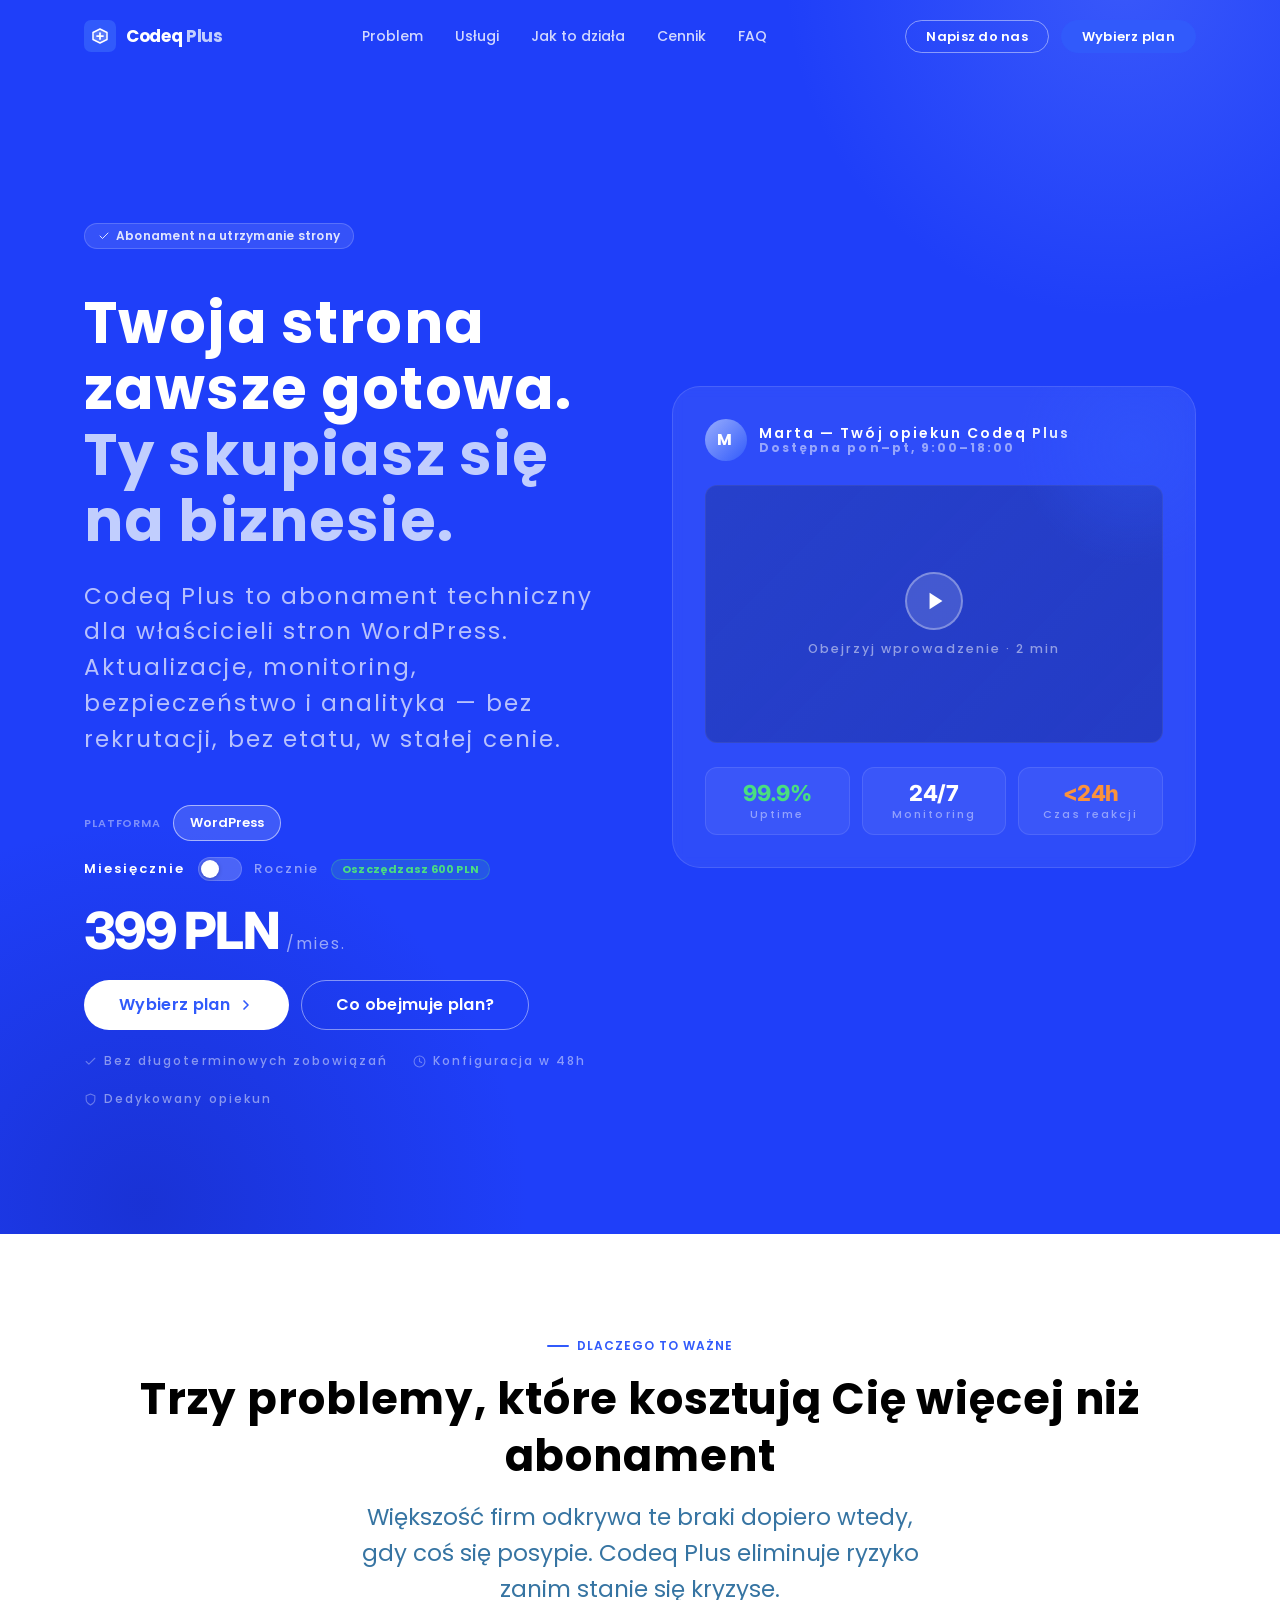
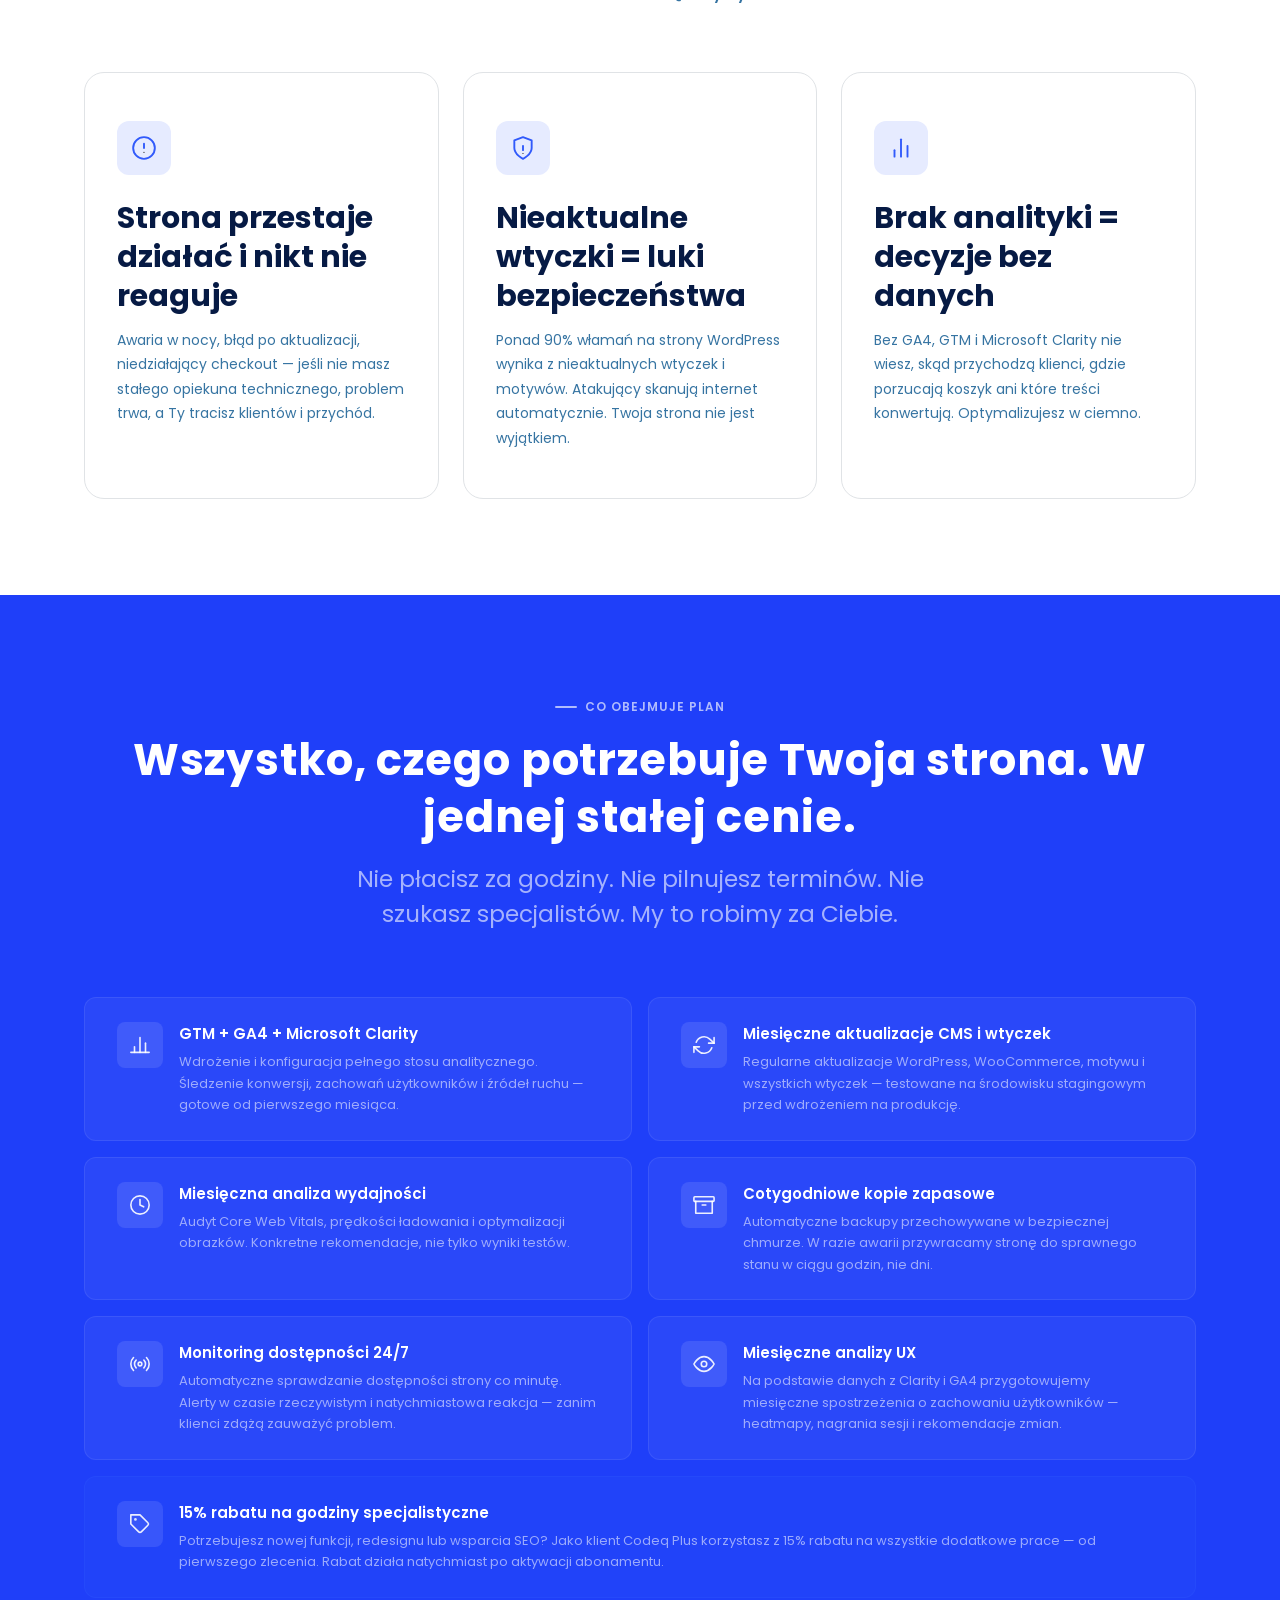
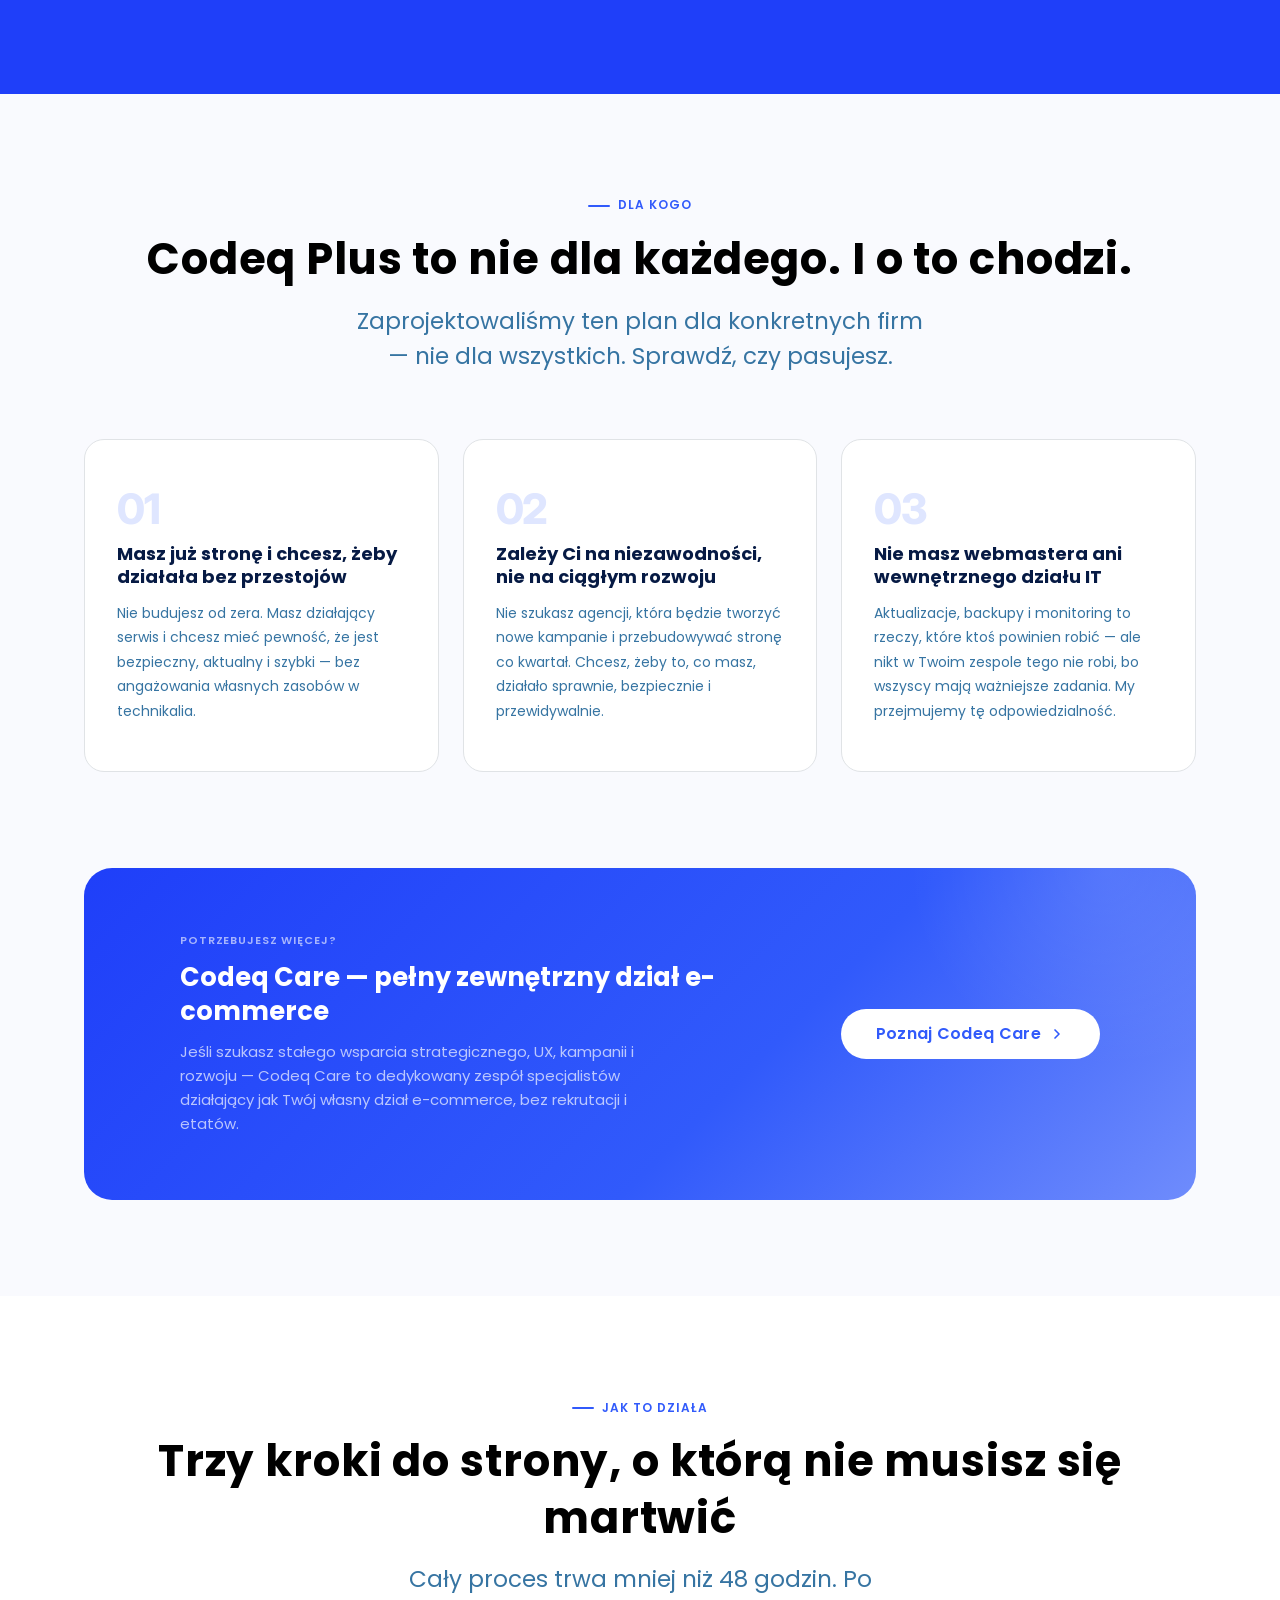
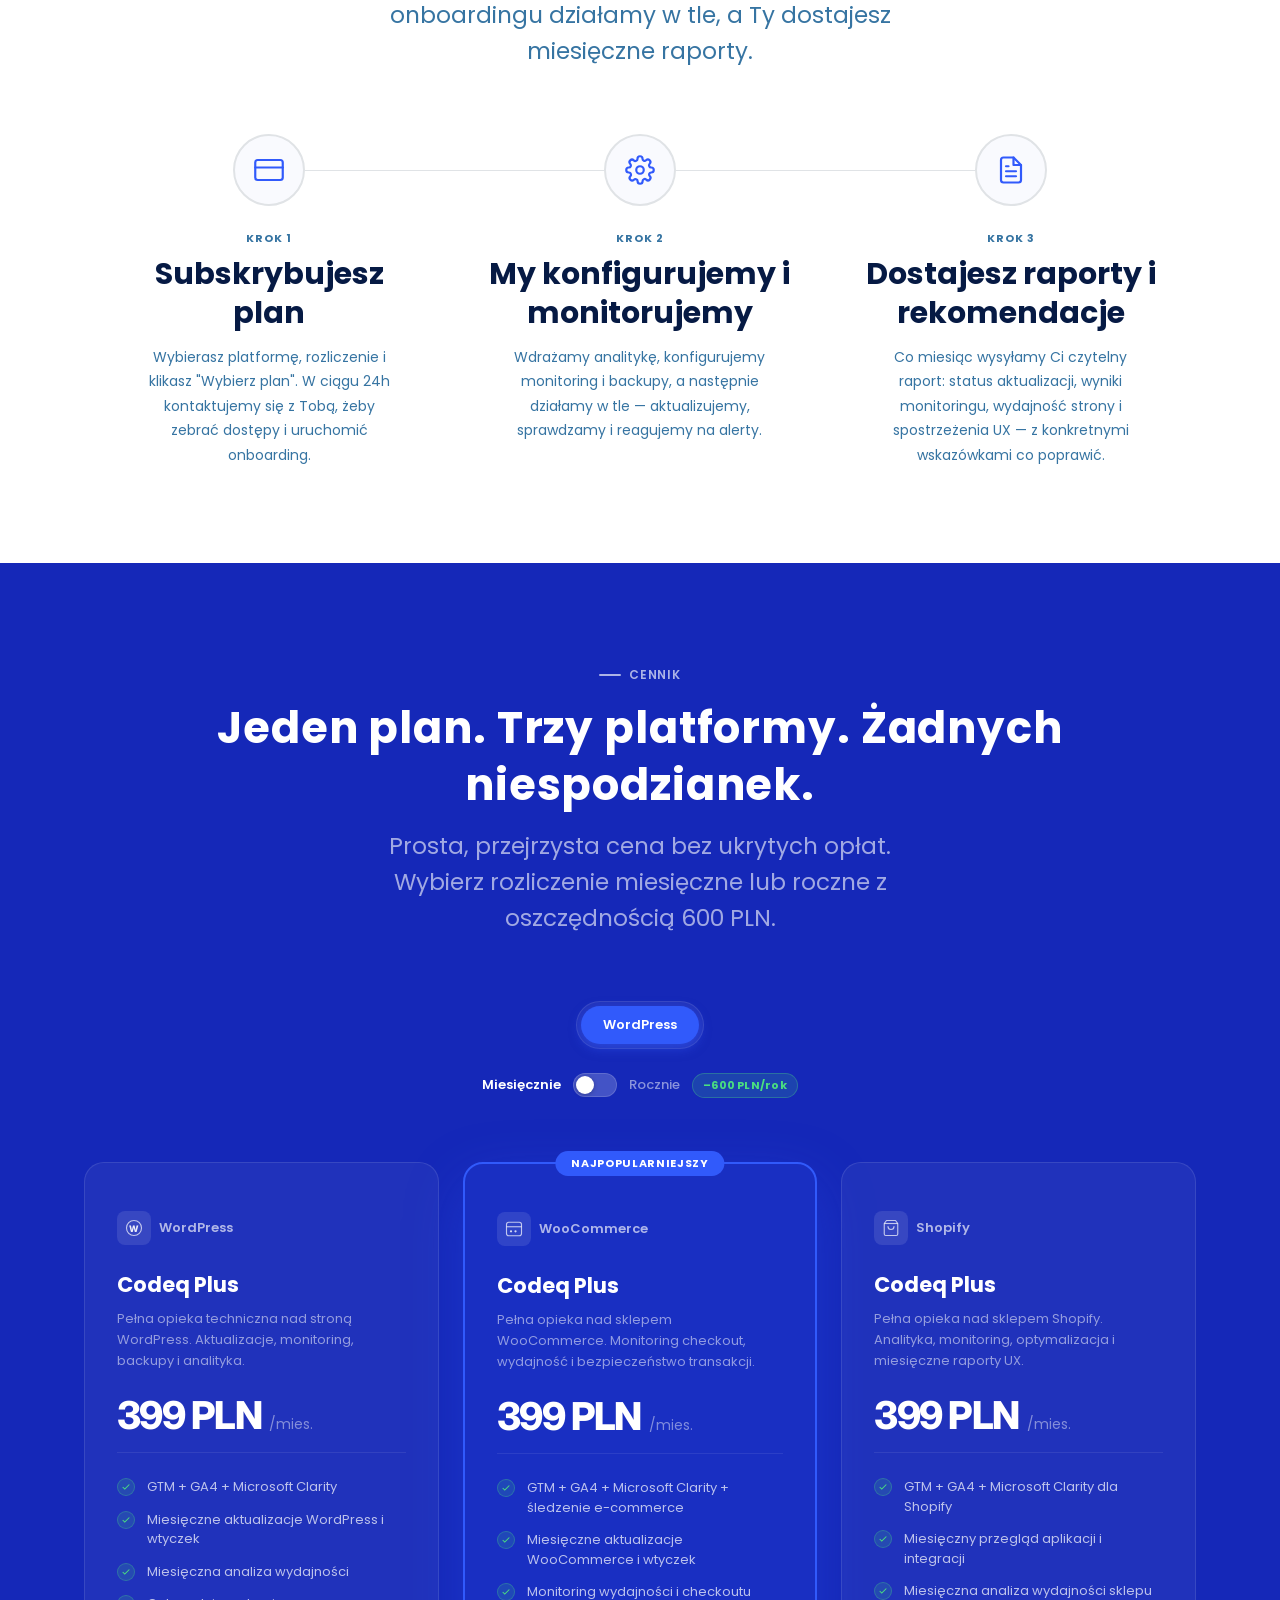
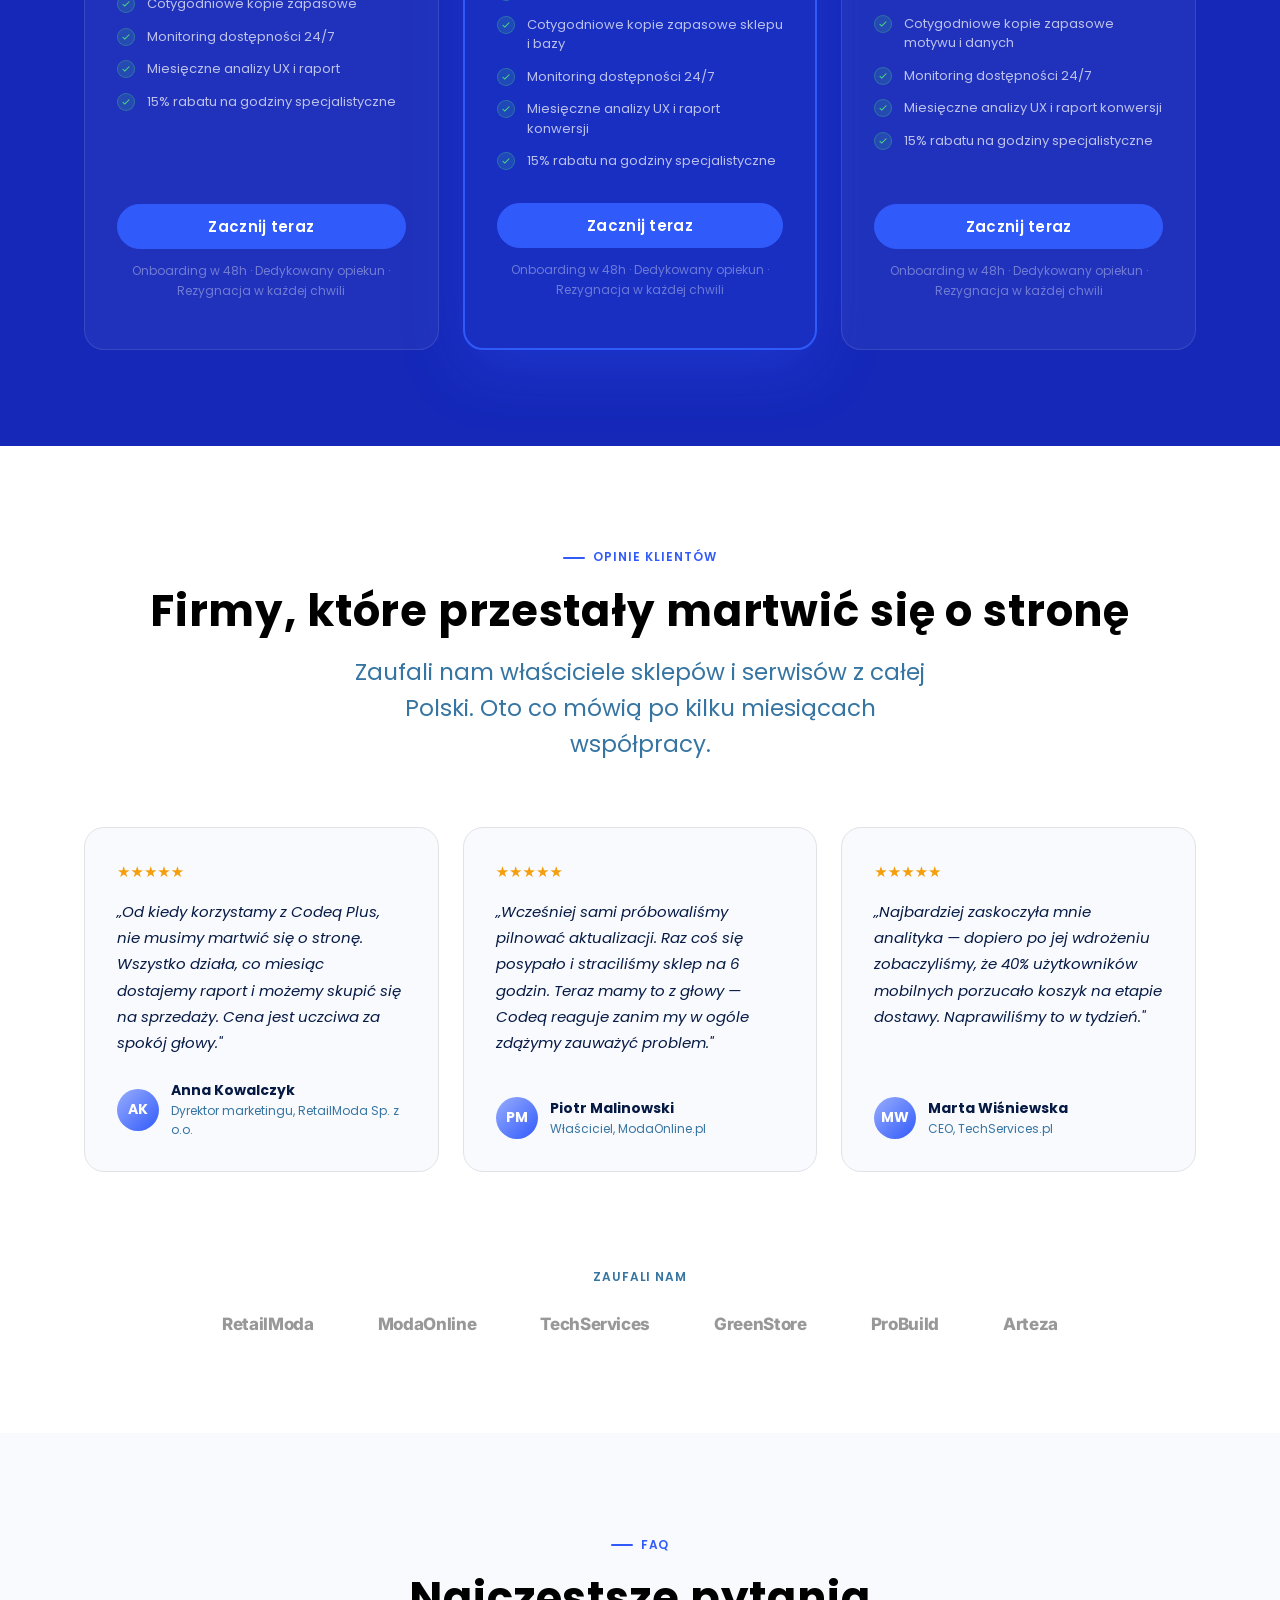
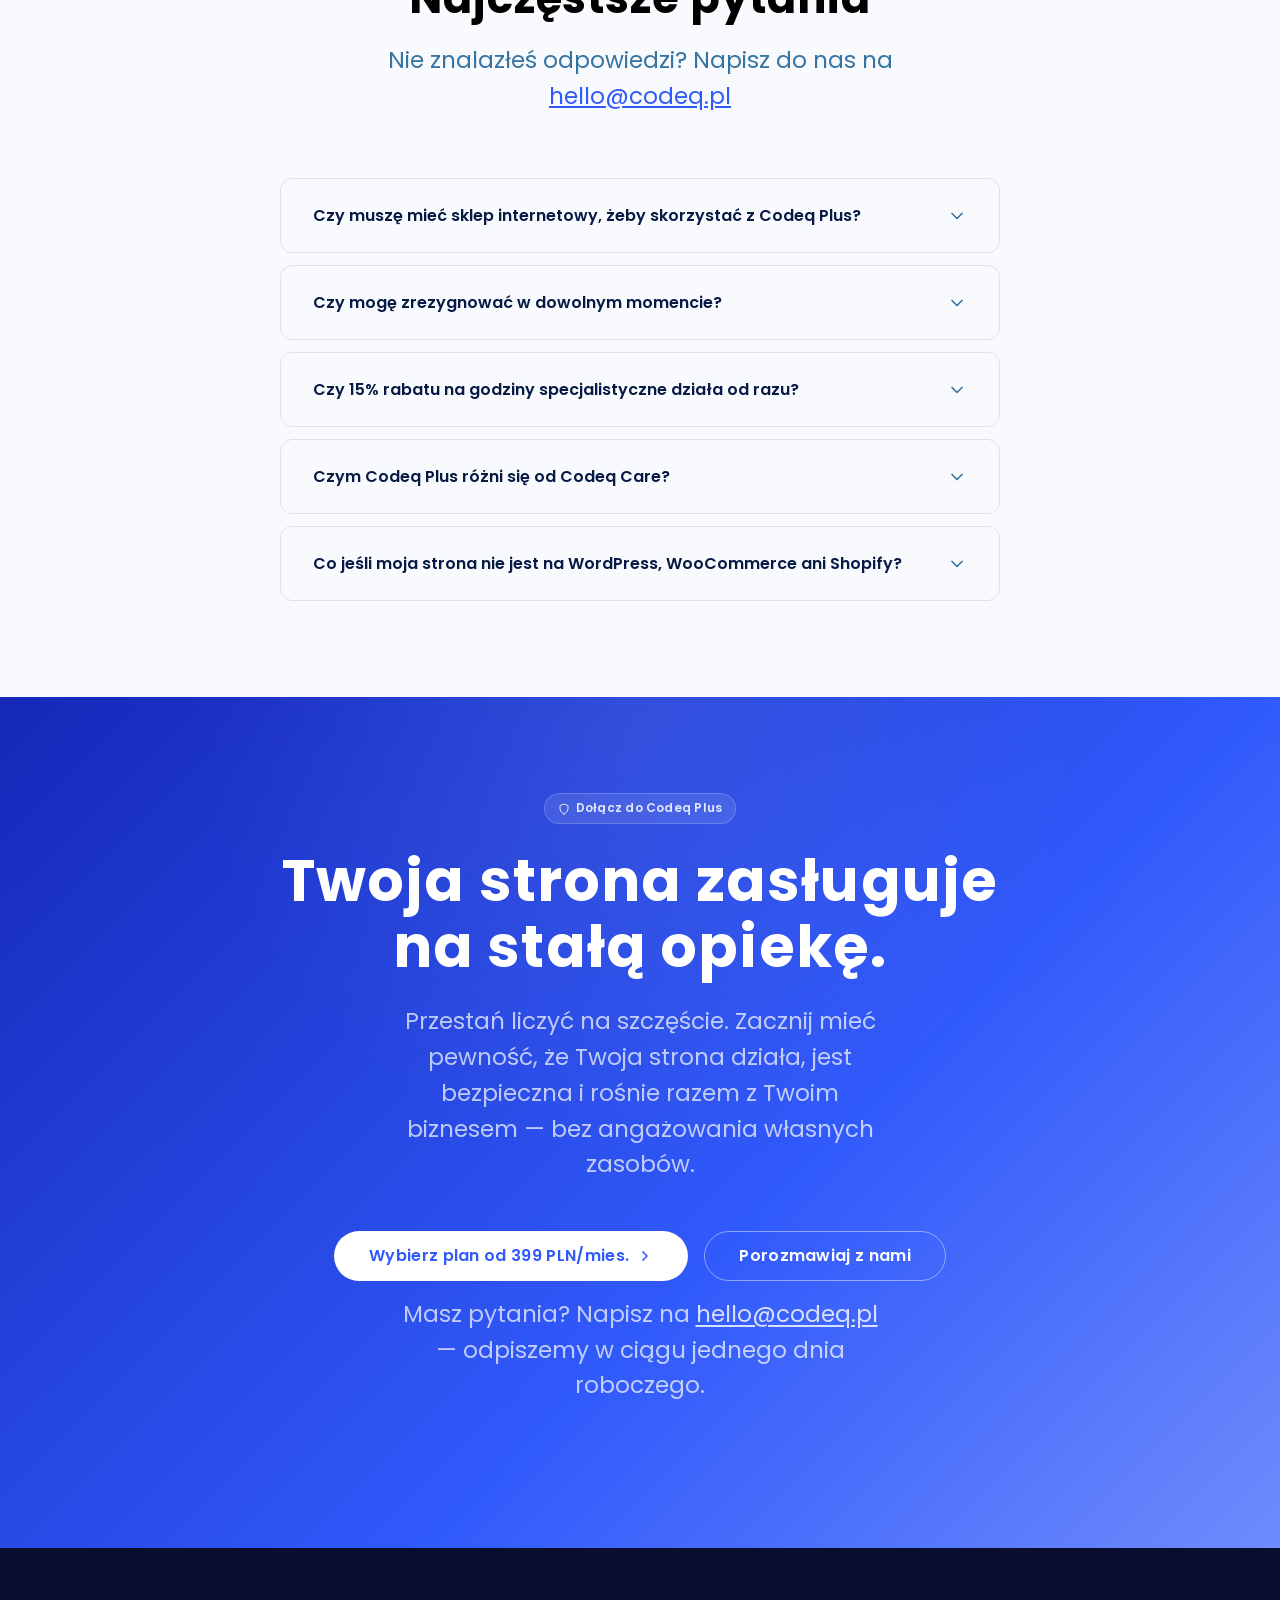
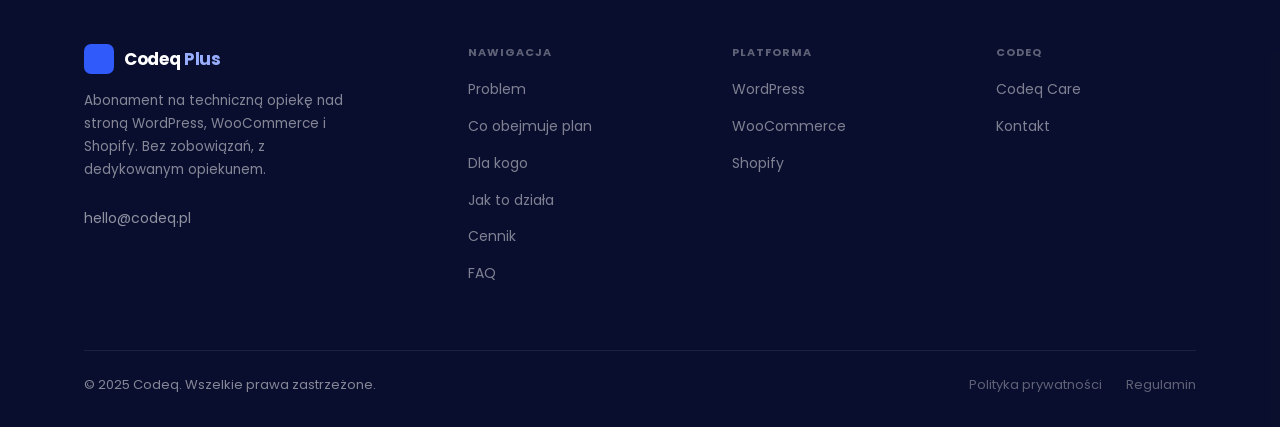
==== commit e43da928: "style: apply Codeq Design System tokens for typography, buttons and arrows - Add codeq-design-system" ====
--- a/index.html
+++ b/index.html
@@ -12,7 +12,6 @@
   <title>Codeq Plus – Utrzymanie Strony w Abonamencie</title>
   <link rel="preconnect" href="https://fonts.googleapis.com" />
   <link rel="preconnect" href="https://fonts.gstatic.com" crossorigin />
-  <link href="https://fonts.googleapis.com/css2?family=Poppins:ital,wght@0,400;0,500;0,600;0,700;1,400&family=Inter:wght@400;500;600;700;800&display=swap" rel="stylesheet" />
   <link rel="stylesheet" href="assets/css/style.css" />
 </head>
 <body>
--- a/assets/css/style.css
+++ b/assets/css/style.css
@@ -1,78 +1,24 @@
 /* =====================================================
-   CODEQ PLUS — Design System
-   Based on the Codeq Design Language
+   CODEQ PLUS — oparty na Codeq Design System
    ===================================================== */
 
-/* ---- Fonts ---- */
-@import url('https://fonts.googleapis.com/css2?family=Poppins:ital,wght@0,400;0,500;0,600;0,700;1,400&family=Inter:wght@400;500;600;700;800&display=swap');
-
-/* ---- CSS Variables ---- */
+@import url('./codeq-design-system.css');
+
+/* ---- Lokalne tokeny uzupełniające ---- */
 :root {
-  --codeq-blue:      #315AFB;
-  --codeq-blue-deep: #1F3FF9;
-  --brand-dark:      #1528b8;
-
-  --blue-050: #F9FAFE;
-  --blue-100: #F2F4FD;
-  --blue-150: #E6EBFF;
-  --blue-200: #DFE6FF;
-  --blue-300: #C1CEFE;
-  --blue-400: #98ADFD;
-  --blue-500: #6F8CFC;
-
-  --fg-1: #000000;
-  --fg-2: #061A44;
-  --fg-3: #17313B;
-  --fg-4: #3674A2;
-  --fg-inv: #FFFFFF;
-
-  --bg-1: #FFFFFF;
-  --bg-2: #F9FAFE;
-  --border-1: #E0E3E6;
-
-  --shadow-1: 0 1px 2px rgba(0,0,0,.06);
-  --shadow-2: 0 6px 20px rgba(0,0,0,.08);
-  --shadow-3: 0 24px 48px rgba(49,90,251,.15);
-  --shadow-glow: 0 10px 40px rgba(49,90,251,.35);
-
-  --space-1:  4px;
-  --space-2:  8px;
-  --space-3:  12px;
-  --space-4:  16px;
-  --space-5:  24px;
-  --space-6:  32px;
-  --space-7:  48px;
-  --space-8:  64px;
-  --space-9:  96px;
-  --space-10: 128px;
-
-  --radius-xs:  4px;
-  --radius-sm:  8px;
-  --radius-md:  12px;
-  --radius-lg:  20px;
-  --radius-xl:  28px;
-  --radius-pill:999px;
-
-  --ease-out:    cubic-bezier(.22,1,.36,1);
-  --ease-in-out: cubic-bezier(.65,0,.35,1);
-  --dur-fast:  120ms;
-  --dur-base:  220ms;
-  --dur-slow:  420ms;
-
-  --container: 1160px;
+  --brand-dark:  #1528b8;
+  --shadow-glow: var(--shadow-glow-blue);
+  --container:   1160px;
 }
 
 /* ---- Reset ---- */
 *, *::before, *::after { box-sizing: border-box; margin: 0; padding: 0; }
-html { scroll-behavior: smooth; -webkit-font-smoothing: antialiased; text-rendering: optimizeLegibility; }
-body { font-family: 'Poppins', ui-sans-serif, system-ui, sans-serif; font-size: clamp(15px,1.1vw,18px); line-height: 1.6; color: var(--fg-1); background: var(--bg-1); overflow-x: hidden; }
+html { scroll-behavior: smooth; }
+body { overflow-x: hidden; }
 img { max-width: 100%; height: auto; display: block; }
 a { color: inherit; text-decoration: none; }
 button { font-family: inherit; }
 ul { list-style: none; }
-
-/* ---- Typography ---- */
-h1,h2,h3,h4 { font-family: 'Poppins', sans-serif; line-height: 1.2; letter-spacing: -.01em; }
 
 /* ---- Layout ---- */
 .container { max-width: var(--container); margin: 0 auto; padding: 0 var(--space-5); }
@@ -98,13 +44,13 @@
 .section-header { text-align: center; margin-bottom: var(--space-8); }
 .section-header .section-eyebrow { display: inline-flex; }
 .section-header h2 {
-  font-size: clamp(28px,3vw,44px); font-weight: 700;
-  letter-spacing: -.02em; line-height: 1.2;
+  font-size: var(--fs-h2); font-weight: var(--fw-bold);
+  letter-spacing: var(--tracking-hero); line-height: var(--lh-heading);
 }
 .section--dark .section-header h2,
 .section--darker .section-header h2 { color: #fff; }
 .section-header p {
-  font-size: clamp(16px,1.3vw,19px); line-height: 1.65;
+  font-size: var(--fs-lead); line-height: var(--lh-body);
   color: var(--fg-4); max-width: 580px; margin: var(--space-4) auto 0;
 }
 .section--dark  .section-header p,
@@ -190,17 +136,18 @@
 /* ---- Buttons ---- */
 .btn {
   display: inline-flex; align-items: center; justify-content: center; gap: var(--space-2);
-  padding: 13px 26px; border-radius: var(--radius-pill);
-  font-family: 'Poppins', sans-serif; font-size: 14px; font-weight: 600; line-height: 1;
+  padding: 14px 28px; border-radius: var(--radius-pill);
+  font-family: var(--font-display); font-size: 15px; font-weight: var(--fw-semibold); line-height: 1;
+  letter-spacing: var(--tracking-hero);
   border: 1.5px solid transparent; cursor: pointer; text-decoration: none;
   transition: all var(--dur-base) var(--ease-out); white-space: nowrap;
   position: relative; overflow: hidden;
 }
-.btn--lg { padding: 16px 34px; font-size: 15px; }
+.btn--lg { padding: 16px 34px; font-size: 16px; }
 .btn--sm { padding: 9px 20px; font-size: 13px; }
 
 .btn--primary { background: var(--codeq-blue); color: #fff; border-color: var(--codeq-blue); }
-.btn--primary:hover { background: var(--codeq-blue-deep); border-color: var(--codeq-blue-deep); box-shadow: var(--shadow-glow); transform: translateY(-1px); }
+.btn--primary:hover { background: var(--codeq-blue-deep); border-color: var(--codeq-blue-deep); box-shadow: var(--shadow-glow-blue); transform: translateY(-1px); }
 
 .btn--white { background: #fff; color: var(--codeq-blue); border-color: rgba(255,255,255,.75); }
 .btn--white:hover { box-shadow: 0 8px 24px rgba(41,68,242,.35); transform: translateY(-1px); }
@@ -259,13 +206,14 @@
 .hero__content { max-width: 540px; }
 .hero__eyebrow { margin-bottom: var(--space-5); }
 .hero__title {
-  font-size: clamp(36px,4.5vw,62px); font-weight: 700;
-  line-height: 1.1; letter-spacing: -.025em; margin-bottom: var(--space-5); color: #fff;
+  font-size: var(--fs-h1); font-weight: var(--fw-bold);
+  line-height: var(--lh-display); letter-spacing: var(--tracking-hero);
+  margin-bottom: var(--space-5); color: #fff;
 }
 .hero__title em { font-style: normal; color: var(--blue-300); }
 .hero__subtitle {
-  font-size: clamp(15px,1.3vw,19px); line-height: 1.7;
-  color: rgba(255,255,255,.68); margin-bottom: var(--space-7); font-weight: 400;
+  font-size: var(--fs-lead); line-height: var(--lh-body);
+  color: rgba(255,255,255,.68); margin-bottom: var(--space-7); font-weight: var(--fw-regular);
 }
 
 /* Platform switch */
@@ -278,7 +226,7 @@
   padding: 7px 16px; border-radius: var(--radius-pill); font-size: 13px; font-weight: 600;
   cursor: pointer; border: 1.5px solid rgba(255,255,255,.2); background: transparent;
   color: rgba(255,255,255,.6); transition: all var(--dur-base) var(--ease-out);
-  font-family: 'Poppins', sans-serif;
+  font-family: var(--font-display);
 }
 .platform-btn:hover { border-color: rgba(255,255,255,.5); color: #fff; }
 .platform-btn.active {
@@ -315,7 +263,7 @@
 .hero__price-row { display: flex; align-items: baseline; gap: var(--space-2); margin-bottom: var(--space-5); }
 .hero__price-main {
   font-size: clamp(38px,4vw,56px); font-weight: 800; color: #fff;
-  letter-spacing: -.03em; font-family: 'Inter', sans-serif; line-height: 1;
+  letter-spacing: -.03em; font-family: var(--font-alt); line-height: 1;
 }
 .hero__price-period { font-size: 16px; color: rgba(255,255,255,.55); font-weight: 400; }
 .hero__price-orig { font-size: 18px; color: rgba(255,255,255,.35); text-decoration: line-through; }
@@ -381,7 +329,7 @@
   background: rgba(255,255,255,.06); border: 1px solid rgba(255,255,255,.1);
   border-radius: var(--radius-md); padding: 14px var(--space-4); text-align: center;
 }
-.hero__stat-val { font-size: 22px; font-weight: 800; color: #fff; letter-spacing: -.02em; font-family: 'Inter', sans-serif; line-height: 1; }
+.hero__stat-val { font-size: 22px; font-weight: 800; color: #fff; letter-spacing: -.02em; font-family: var(--font-alt); line-height: 1; }
 .hero__stat-lbl { font-size: 11px; color: rgba(255,255,255,.45); font-weight: 500; margin-top: 4px; }
 .hero__stat.green .hero__stat-val  { color: #4ade80; }
 .hero__stat.orange .hero__stat-val { color: #fb923c; }
@@ -411,7 +359,7 @@
   width: 26px; height: 26px; stroke: var(--codeq-blue); fill: none;
   stroke-width: 1.75; stroke-linecap: round; stroke-linejoin: round;
 }
-.problem-card h3 { font-size: 19px; font-weight: 700; color: var(--fg-2); margin-bottom: var(--space-3); line-height: 1.3; }
+.problem-card h3 { font-size: var(--fs-h3); font-weight: var(--fw-bold); color: var(--fg-2); margin-bottom: var(--space-3); line-height: var(--lh-heading); }
 .problem-card p  { font-size: 14px; color: var(--fg-4); line-height: 1.75; }
 
 /* ===================================================
@@ -454,7 +402,7 @@
 .for-whom-card:hover { box-shadow: var(--shadow-3); transform: translateY(-3px); border-color: var(--blue-300); }
 .for-whom-card__num {
   font-size: 42px; font-weight: 800; color: var(--blue-200);
-  letter-spacing: -.03em; font-family: 'Inter', sans-serif; margin-bottom: var(--space-3); line-height: 1;
+  letter-spacing: -.03em; font-family: var(--font-alt); margin-bottom: var(--space-3); line-height: 1;
 }
 .for-whom-card h3 { font-size: 18px; font-weight: 700; color: var(--fg-2); margin-bottom: var(--space-3); line-height: 1.3; }
 .for-whom-card p  { font-size: 14px; color: var(--fg-4); line-height: 1.75; }
@@ -506,7 +454,7 @@
 }
 .how-step:hover .how-step__icon { background: var(--blue-150); border-color: var(--blue-300); box-shadow: 0 0 0 8px var(--blue-050); }
 .how-step__lbl { font-size: 11px; font-weight: 700; letter-spacing: .09em; text-transform: uppercase; color: var(--fg-4); margin-bottom: var(--space-2); }
-.how-step h3  { font-size: 19px; font-weight: 700; color: var(--fg-2); margin-bottom: var(--space-3); line-height: 1.3; }
+.how-step h3  { font-size: var(--fs-h3); font-weight: var(--fw-bold); color: var(--fg-2); margin-bottom: var(--space-3); line-height: var(--lh-heading); }
 .how-step p   { font-size: 14px; color: var(--fg-4); line-height: 1.75; max-width: 260px; margin: 0 auto; }
 
 /* ===================================================
@@ -523,7 +471,7 @@
 .pricing-tab {
   padding: 9px 22px; border-radius: var(--radius-pill); font-size: 13px; font-weight: 600;
   cursor: pointer; border: none; background: transparent; color: rgba(255,255,255,.5);
-  font-family: 'Poppins', sans-serif; transition: all var(--dur-base) var(--ease-out);
+  font-family: var(--font-display); transition: all var(--dur-base) var(--ease-out);
 }
 .pricing-tab:hover { color: rgba(255,255,255,.85); }
 .pricing-tab.active { background: var(--codeq-blue); color: #fff; box-shadow: 0 4px 12px rgba(49,90,251,.5); }
@@ -570,7 +518,7 @@
 .pricing-card__price-area { margin-bottom: var(--space-4); }
 .pricing-card__price {
   font-size: clamp(34px,3vw,46px); font-weight: 800; color: #fff;
-  letter-spacing: -.04em; font-family: 'Inter', sans-serif; line-height: 1; display: inline;
+  letter-spacing: -.04em; font-family: var(--font-alt); line-height: 1; display: inline;
 }
 .pricing-card__period { font-size: 14px; color: rgba(255,255,255,.45); font-weight: 400; margin-left: 4px; }
 .pricing-card__orig { font-size: 14px; color: rgba(255,255,255,.3); text-decoration: line-through; margin-top: 4px; display: block; }
@@ -632,7 +580,7 @@
 .logo-wall__logos:hover { opacity: .65; }
 .logo-placeholder {
   font-size: 17px; font-weight: 800; color: var(--fg-1);
-  letter-spacing: -.02em; font-family: 'Inter', sans-serif;
+  letter-spacing: -.02em; font-family: var(--font-alt);
 }
 
 /* ===================================================
@@ -648,7 +596,7 @@
   width: 100%; display: flex; align-items: center; justify-content: space-between;
   gap: var(--space-4); padding: var(--space-5) var(--space-6);
   background: none; border: none; cursor: pointer;
-  font-family: 'Poppins', sans-serif; font-size: 16px; font-weight: 600;
+  font-family: var(--font-display); font-size: var(--fs-body); font-weight: var(--fw-semibold);
   color: var(--fg-2); text-align: left; transition: background var(--dur-fast);
 }
 .faq-trigger:hover { background: var(--bg-2); }
@@ -678,10 +626,10 @@
 }
 .final-cta__inner { position: relative; z-index: 1; }
 .final-cta h2 {
-  font-size: clamp(32px,4vw,54px); font-weight: 700; color: #fff;
-  margin-bottom: var(--space-5); line-height: 1.12; letter-spacing: -.025em;
-}
-.final-cta p { font-size: clamp(15px,1.3vw,19px); color: rgba(255,255,255,.7); margin-bottom: var(--space-7); max-width: 500px; margin-left: auto; margin-right: auto; line-height: 1.65; }
+  font-size: var(--fs-h1); font-weight: var(--fw-bold); color: #fff;
+  margin-bottom: var(--space-5); line-height: var(--lh-display); letter-spacing: var(--tracking-hero);
+}
+.final-cta p { font-size: var(--fs-lead); color: rgba(255,255,255,.7); margin-bottom: var(--space-7); max-width: 500px; margin-left: auto; margin-right: auto; line-height: var(--lh-body); }
 .final-cta__actions { display: flex; align-items: center; justify-content: center; gap: var(--space-4); flex-wrap: wrap; margin-bottom: var(--space-4); }
 .final-cta__alt { font-size: 13px; color: rgba(255,255,255,.5); }
 .final-cta__alt a { color: rgba(255,255,255,.8); text-decoration: underline; text-underline-offset: 3px; transition: color var(--dur-fast); }
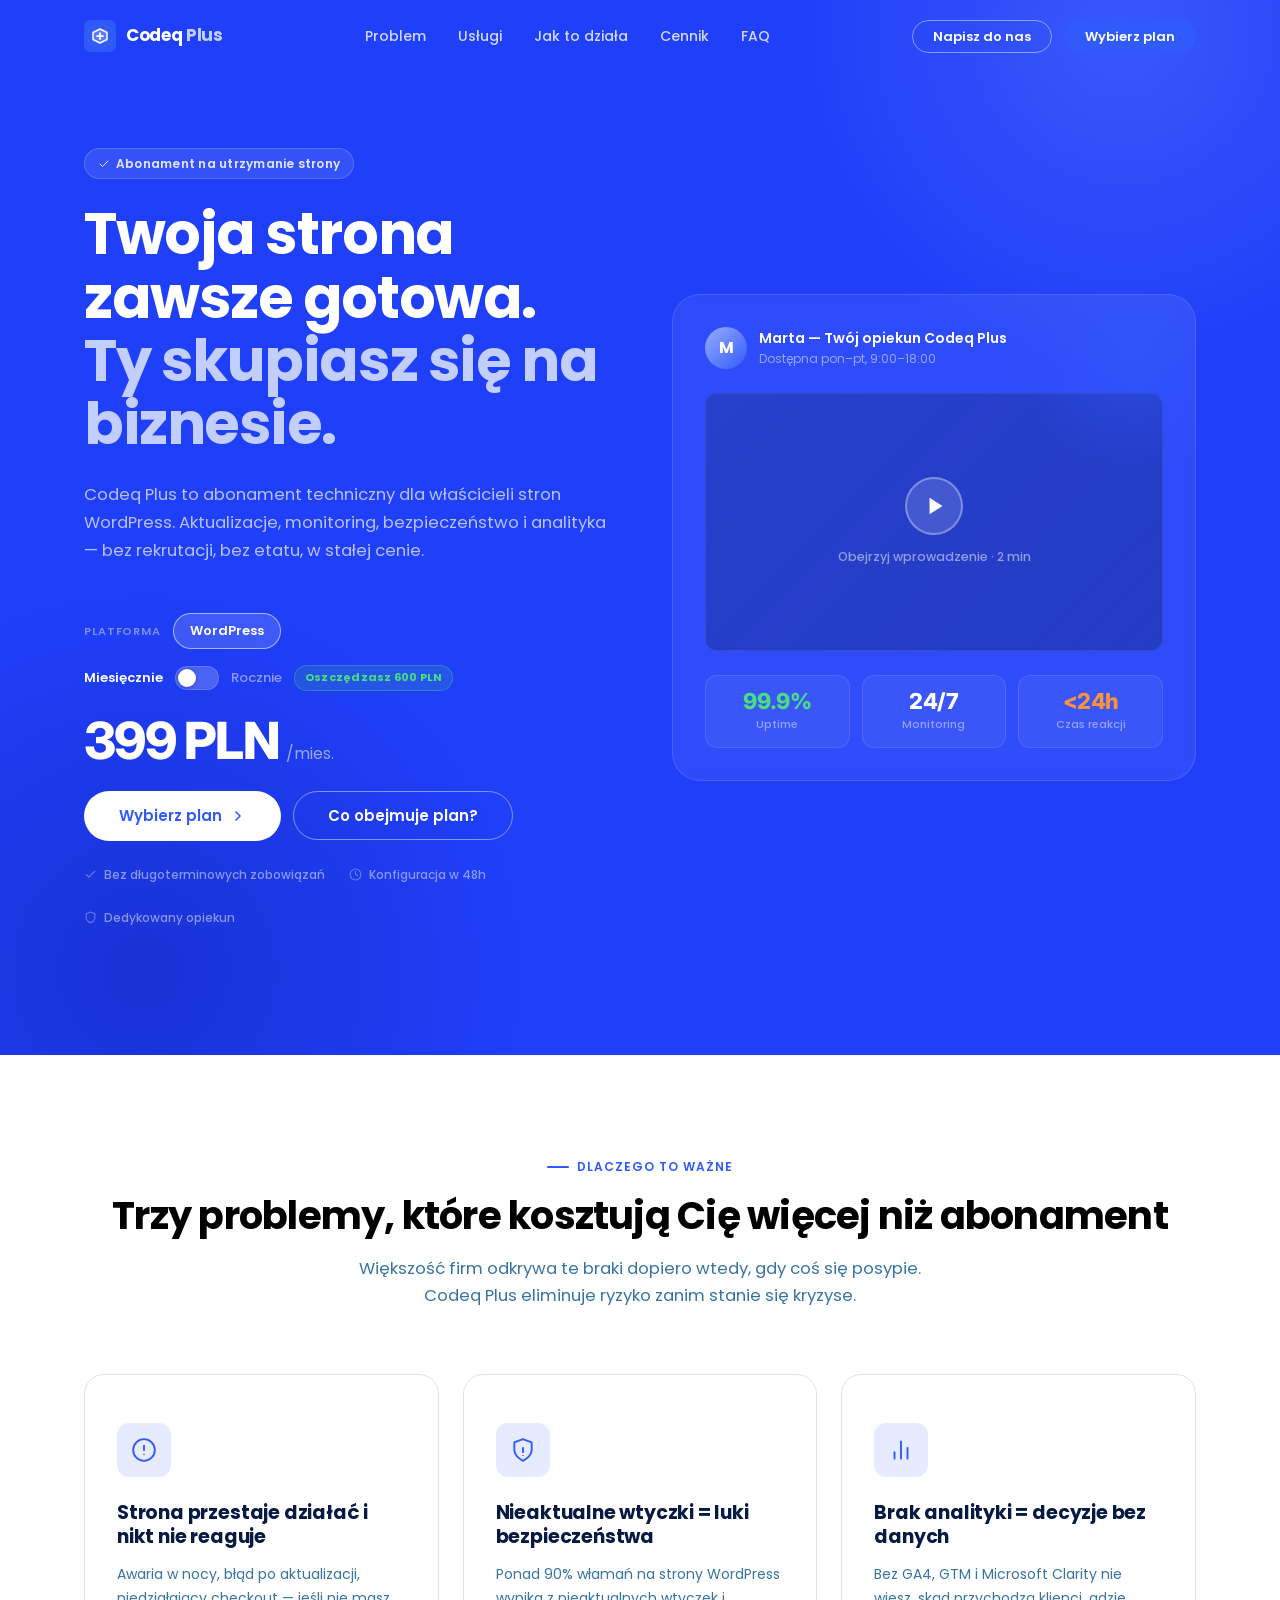
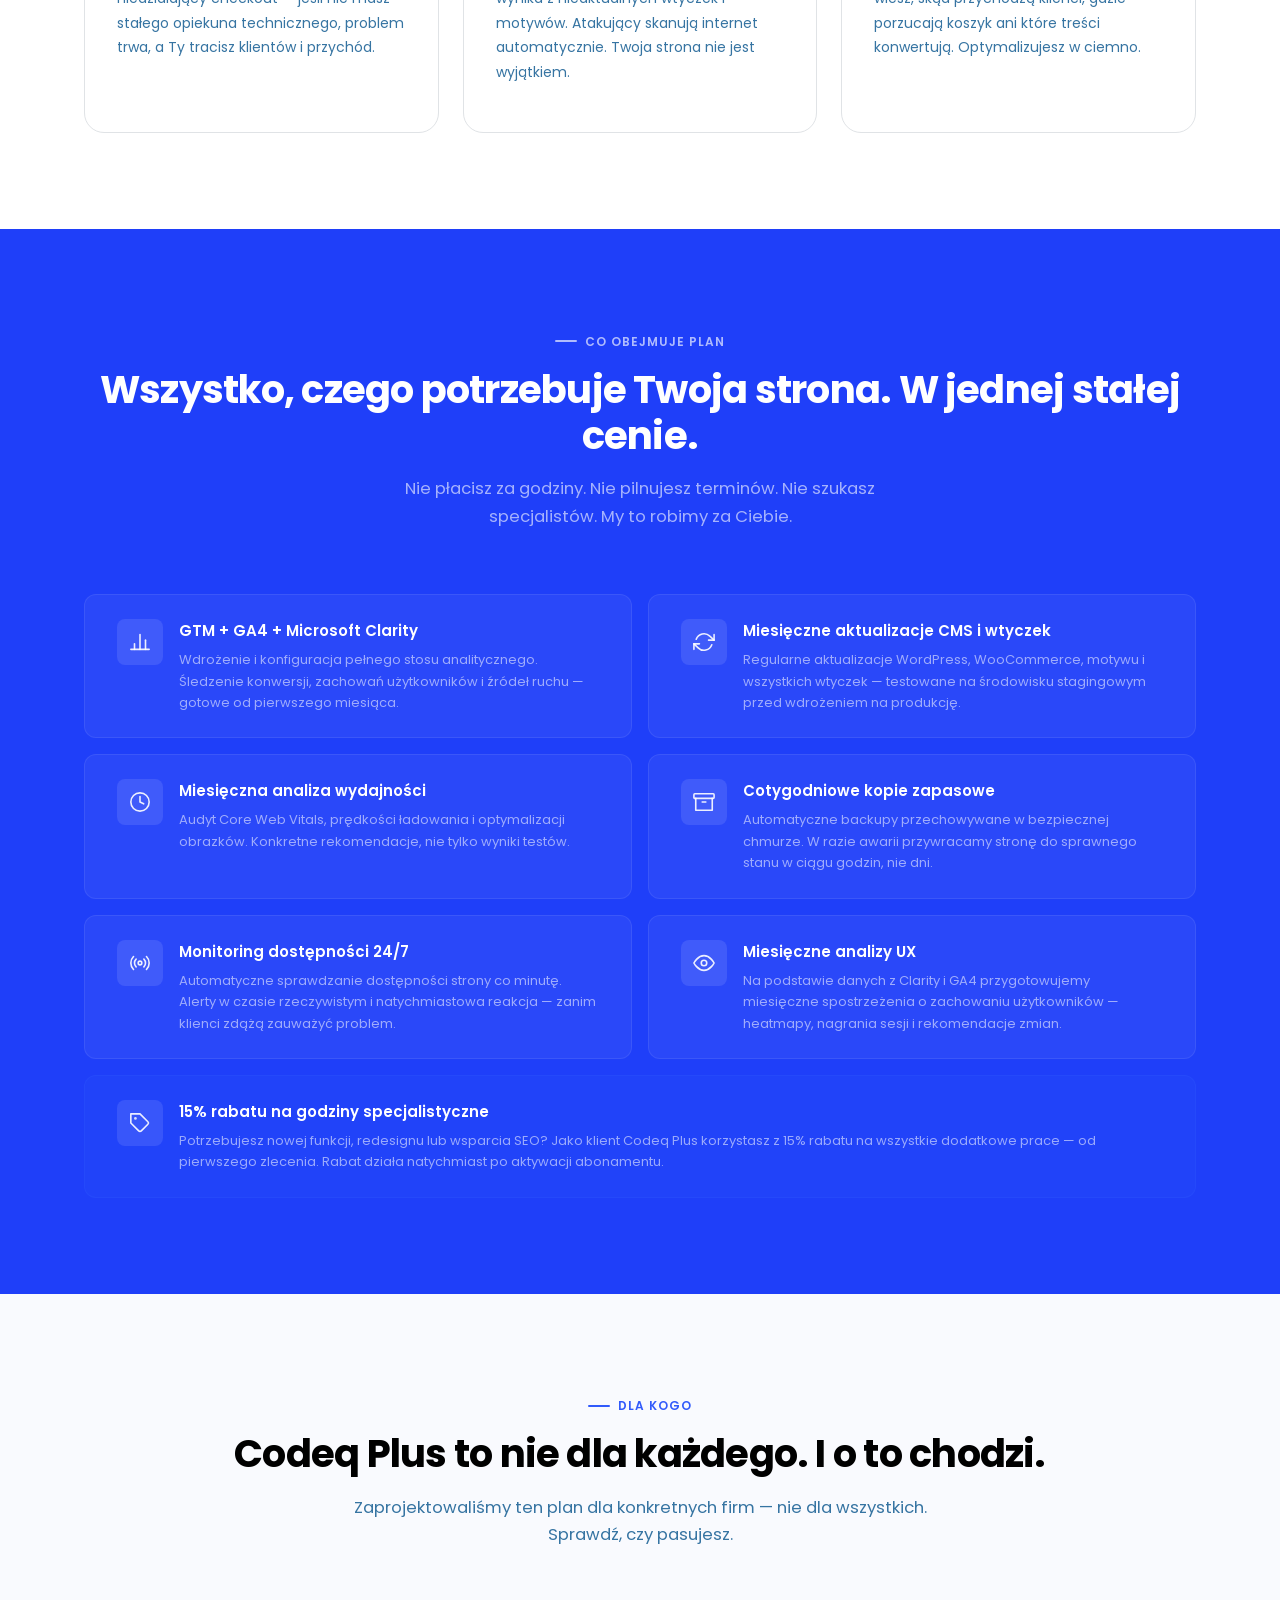
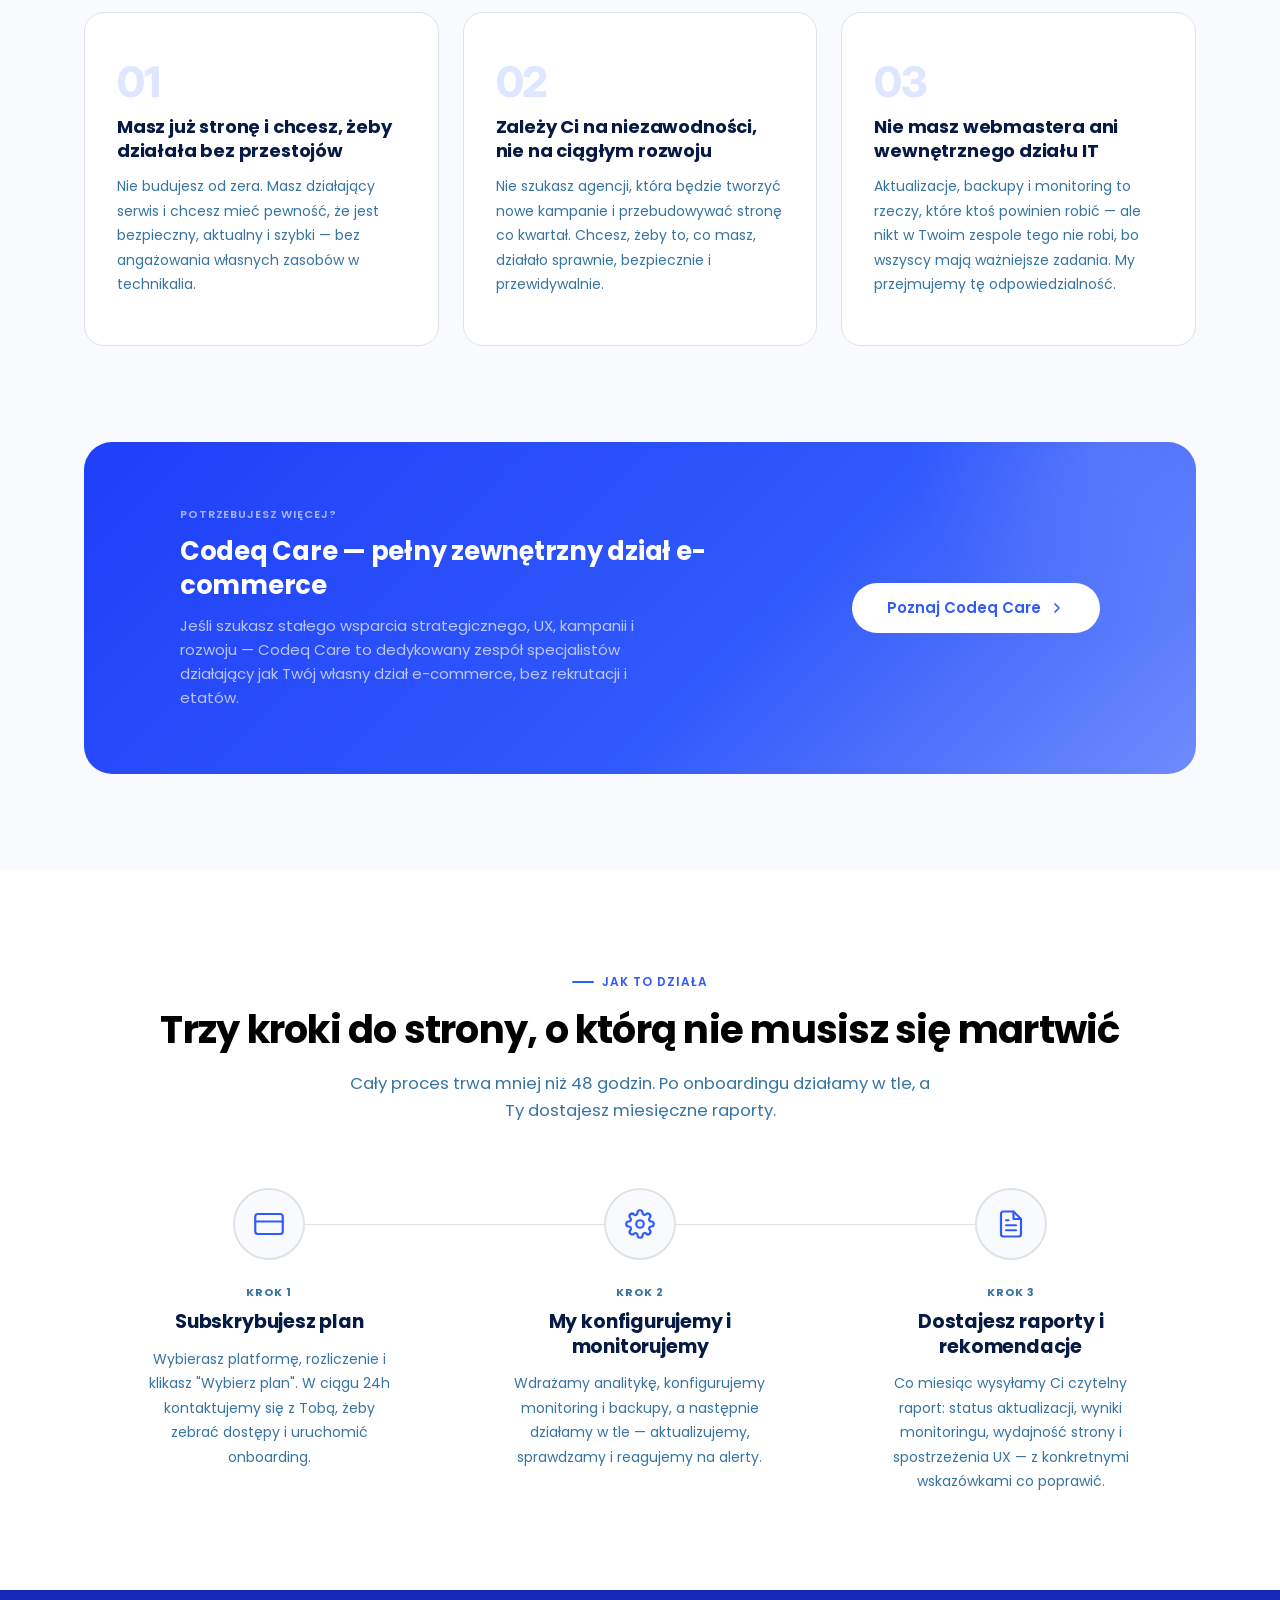
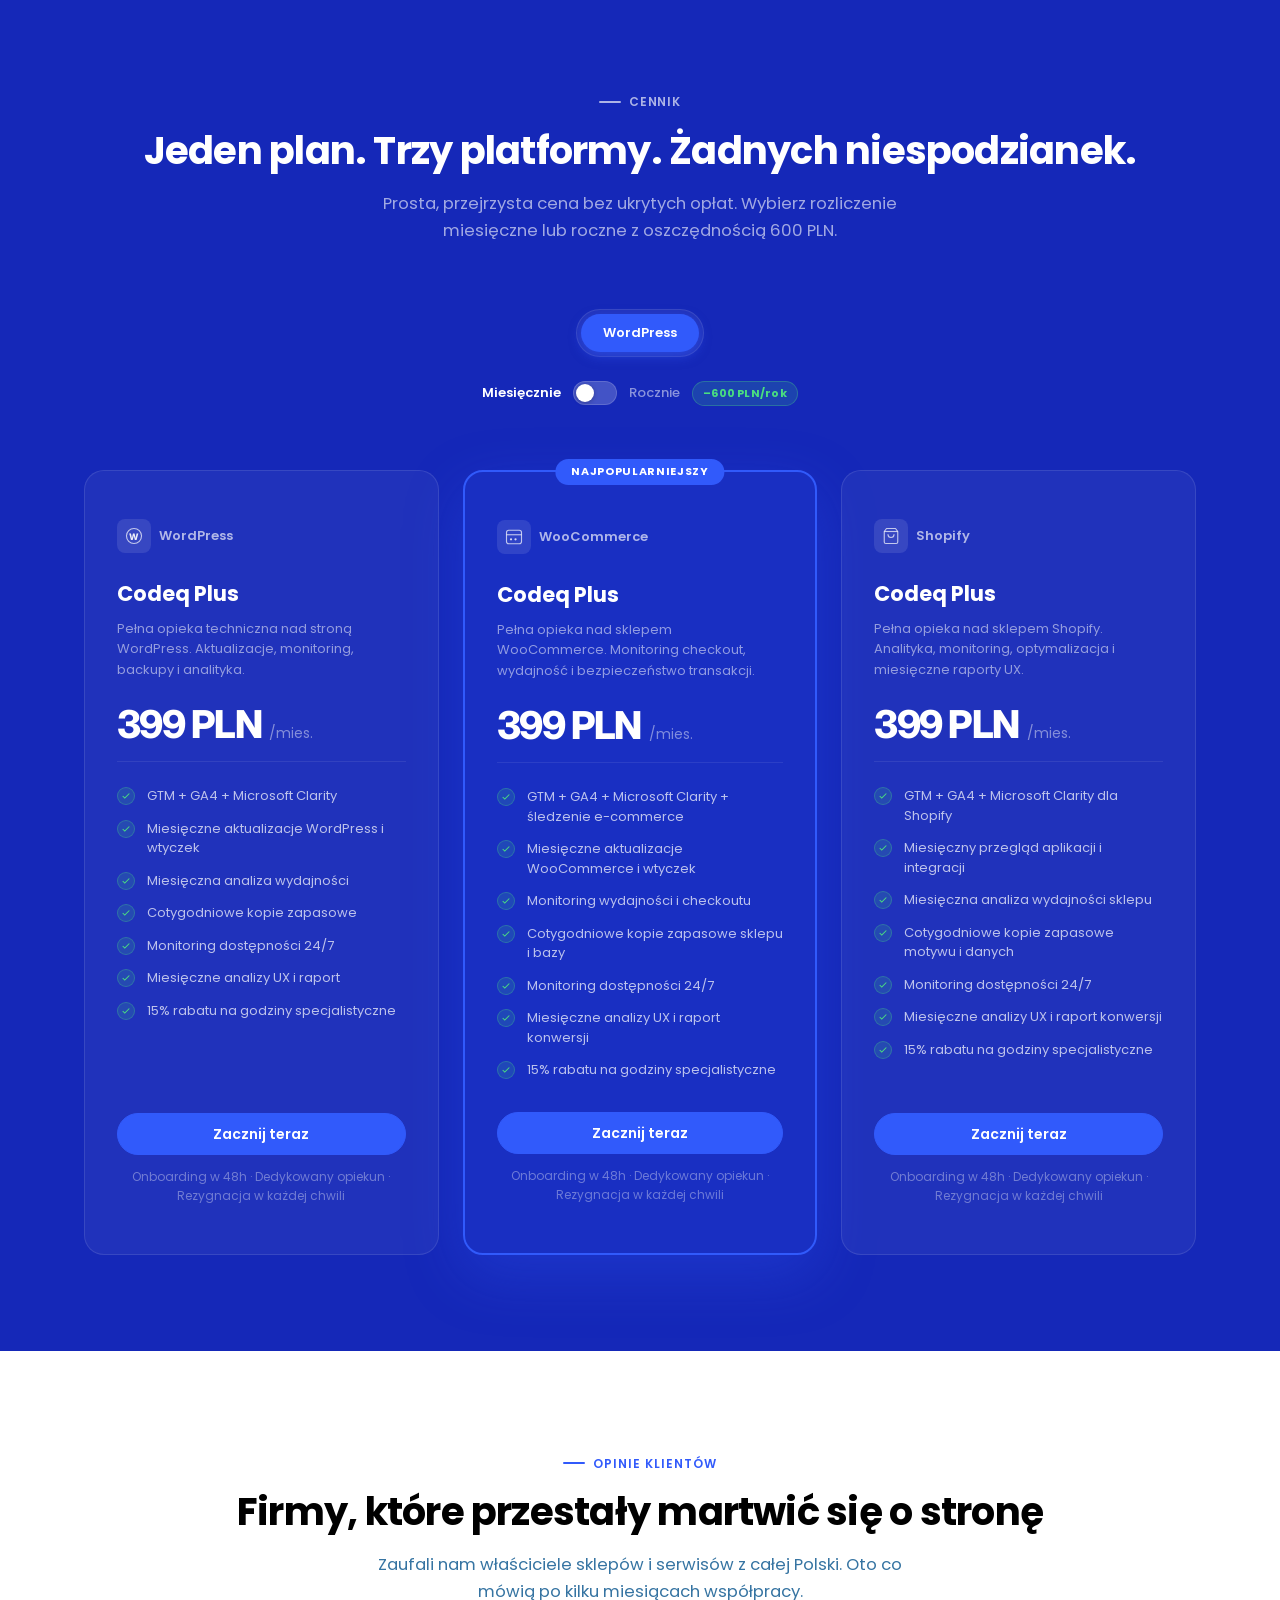
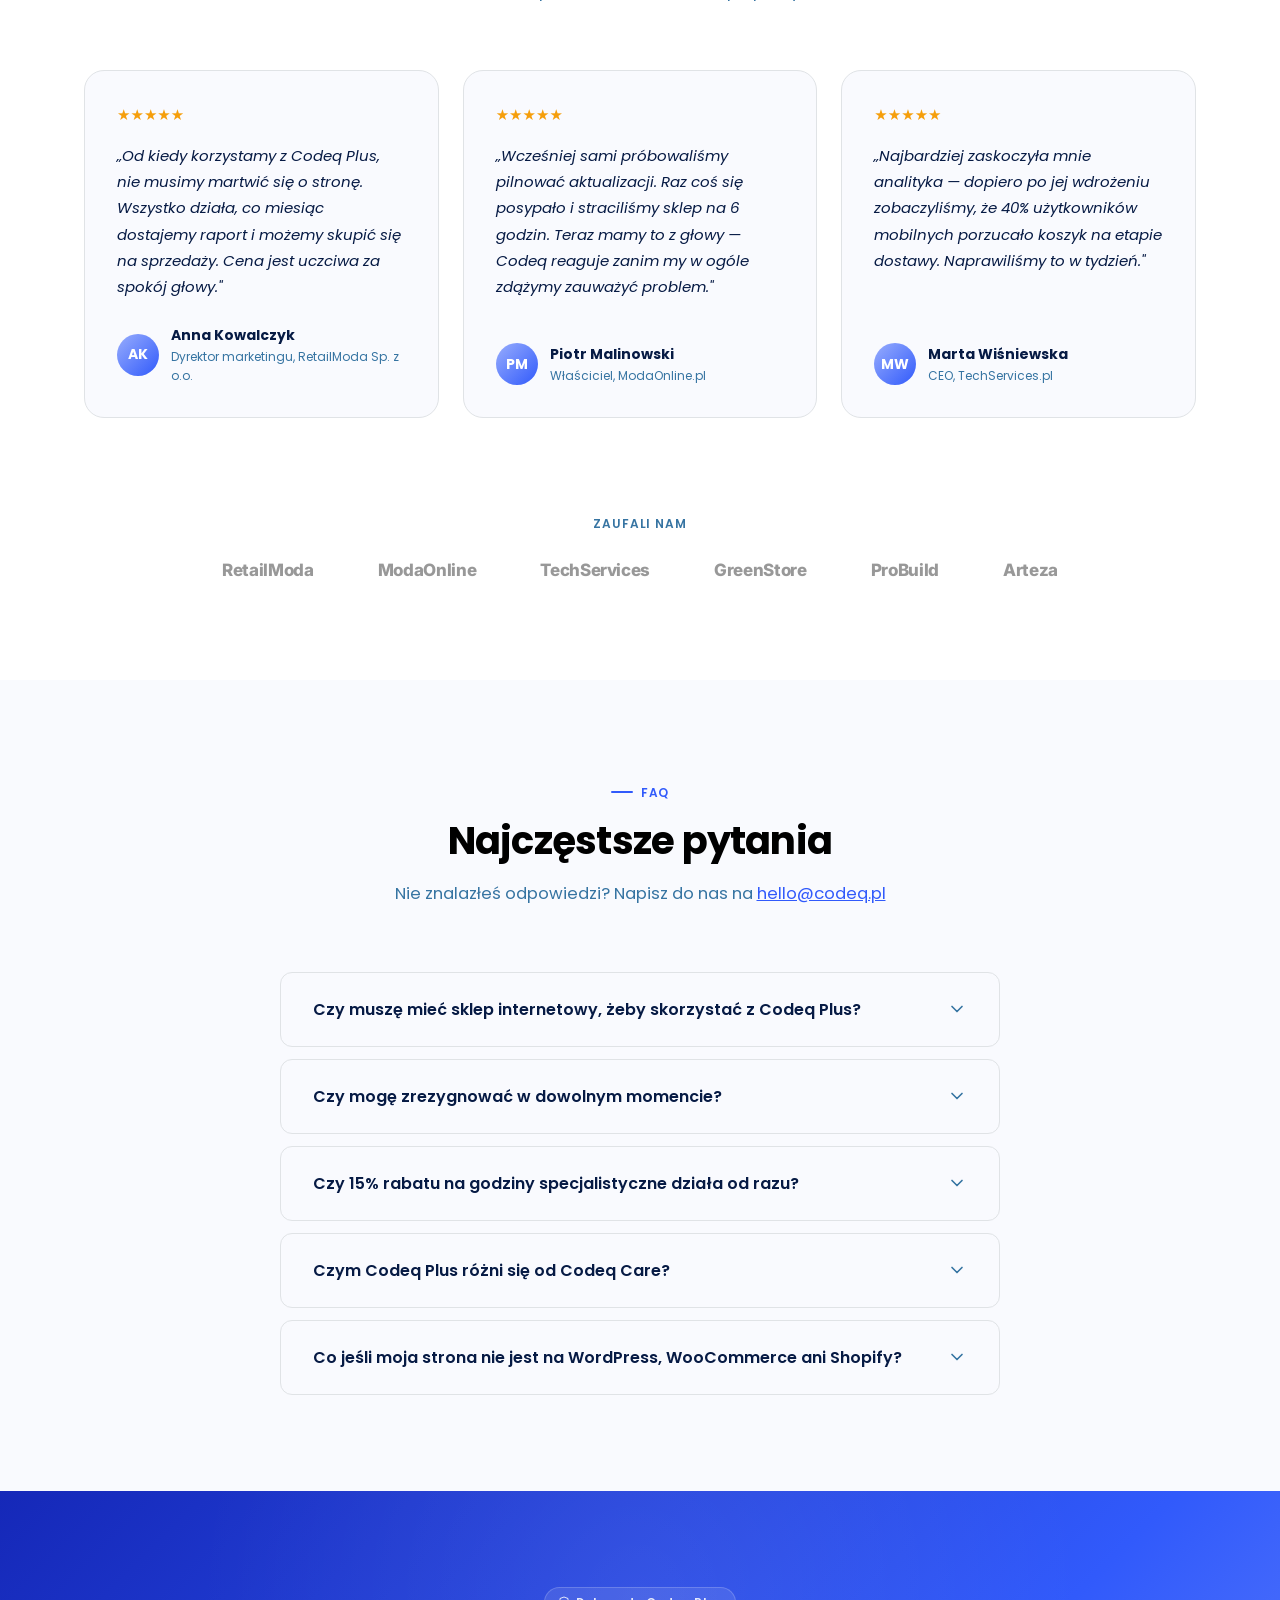
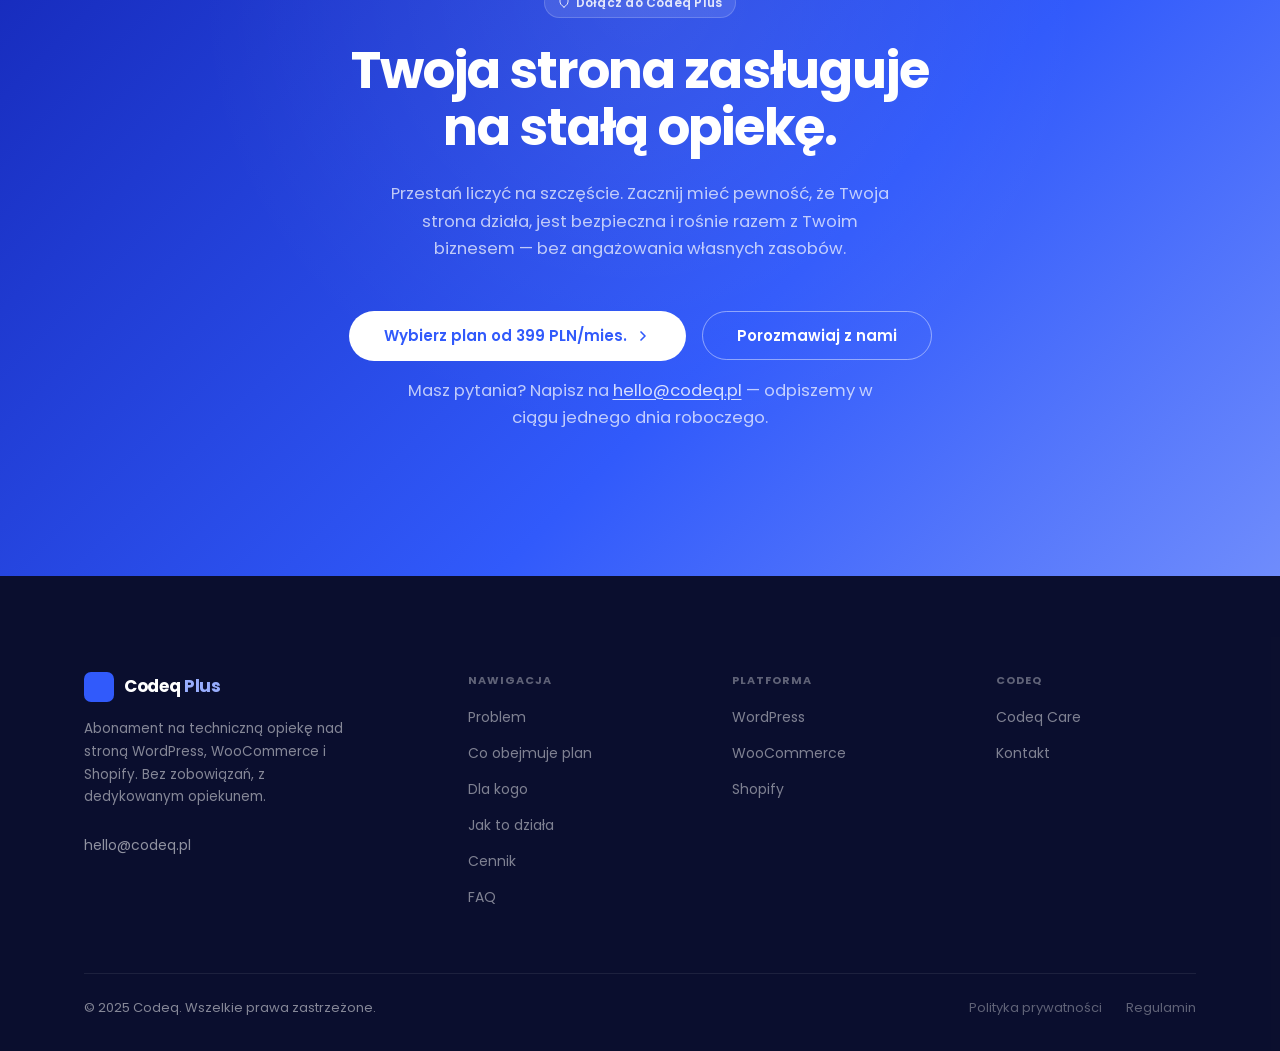
==== commit 048a5a23: "Revert "style: apply Codeq Design System tokens for typography, buttons and arrows" This reverts com" ====
--- a/index.html
+++ b/index.html
@@ -12,6 +12,7 @@
   <title>Codeq Plus – Utrzymanie Strony w Abonamencie</title>
   <link rel="preconnect" href="https://fonts.googleapis.com" />
   <link rel="preconnect" href="https://fonts.gstatic.com" crossorigin />
+  <link href="https://fonts.googleapis.com/css2?family=Poppins:ital,wght@0,400;0,500;0,600;0,700;1,400&family=Inter:wght@400;500;600;700;800&display=swap" rel="stylesheet" />
   <link rel="stylesheet" href="assets/css/style.css" />
 </head>
 <body>
--- a/assets/css/style.css
+++ b/assets/css/style.css
@@ -1,24 +1,78 @@
 /* =====================================================
-   CODEQ PLUS — oparty na Codeq Design System
+   CODEQ PLUS — Design System
+   Based on the Codeq Design Language
    ===================================================== */
 
-@import url('./codeq-design-system.css');
-
-/* ---- Lokalne tokeny uzupełniające ---- */
+/* ---- Fonts ---- */
+@import url('https://fonts.googleapis.com/css2?family=Poppins:ital,wght@0,400;0,500;0,600;0,700;1,400&family=Inter:wght@400;500;600;700;800&display=swap');
+
+/* ---- CSS Variables ---- */
 :root {
-  --brand-dark:  #1528b8;
-  --shadow-glow: var(--shadow-glow-blue);
-  --container:   1160px;
+  --codeq-blue:      #315AFB;
+  --codeq-blue-deep: #1F3FF9;
+  --brand-dark:      #1528b8;
+
+  --blue-050: #F9FAFE;
+  --blue-100: #F2F4FD;
+  --blue-150: #E6EBFF;
+  --blue-200: #DFE6FF;
+  --blue-300: #C1CEFE;
+  --blue-400: #98ADFD;
+  --blue-500: #6F8CFC;
+
+  --fg-1: #000000;
+  --fg-2: #061A44;
+  --fg-3: #17313B;
+  --fg-4: #3674A2;
+  --fg-inv: #FFFFFF;
+
+  --bg-1: #FFFFFF;
+  --bg-2: #F9FAFE;
+  --border-1: #E0E3E6;
+
+  --shadow-1: 0 1px 2px rgba(0,0,0,.06);
+  --shadow-2: 0 6px 20px rgba(0,0,0,.08);
+  --shadow-3: 0 24px 48px rgba(49,90,251,.15);
+  --shadow-glow: 0 10px 40px rgba(49,90,251,.35);
+
+  --space-1:  4px;
+  --space-2:  8px;
+  --space-3:  12px;
+  --space-4:  16px;
+  --space-5:  24px;
+  --space-6:  32px;
+  --space-7:  48px;
+  --space-8:  64px;
+  --space-9:  96px;
+  --space-10: 128px;
+
+  --radius-xs:  4px;
+  --radius-sm:  8px;
+  --radius-md:  12px;
+  --radius-lg:  20px;
+  --radius-xl:  28px;
+  --radius-pill:999px;
+
+  --ease-out:    cubic-bezier(.22,1,.36,1);
+  --ease-in-out: cubic-bezier(.65,0,.35,1);
+  --dur-fast:  120ms;
+  --dur-base:  220ms;
+  --dur-slow:  420ms;
+
+  --container: 1160px;
 }
 
 /* ---- Reset ---- */
 *, *::before, *::after { box-sizing: border-box; margin: 0; padding: 0; }
-html { scroll-behavior: smooth; }
-body { overflow-x: hidden; }
+html { scroll-behavior: smooth; -webkit-font-smoothing: antialiased; text-rendering: optimizeLegibility; }
+body { font-family: 'Poppins', ui-sans-serif, system-ui, sans-serif; font-size: clamp(15px,1.1vw,18px); line-height: 1.6; color: var(--fg-1); background: var(--bg-1); overflow-x: hidden; }
 img { max-width: 100%; height: auto; display: block; }
 a { color: inherit; text-decoration: none; }
 button { font-family: inherit; }
 ul { list-style: none; }
+
+/* ---- Typography ---- */
+h1,h2,h3,h4 { font-family: 'Poppins', sans-serif; line-height: 1.2; letter-spacing: -.01em; }
 
 /* ---- Layout ---- */
 .container { max-width: var(--container); margin: 0 auto; padding: 0 var(--space-5); }
@@ -44,13 +98,13 @@
 .section-header { text-align: center; margin-bottom: var(--space-8); }
 .section-header .section-eyebrow { display: inline-flex; }
 .section-header h2 {
-  font-size: var(--fs-h2); font-weight: var(--fw-bold);
-  letter-spacing: var(--tracking-hero); line-height: var(--lh-heading);
+  font-size: clamp(28px,3vw,44px); font-weight: 700;
+  letter-spacing: -.02em; line-height: 1.2;
 }
 .section--dark .section-header h2,
 .section--darker .section-header h2 { color: #fff; }
 .section-header p {
-  font-size: var(--fs-lead); line-height: var(--lh-body);
+  font-size: clamp(16px,1.3vw,19px); line-height: 1.65;
   color: var(--fg-4); max-width: 580px; margin: var(--space-4) auto 0;
 }
 .section--dark  .section-header p,
@@ -136,18 +190,17 @@
 /* ---- Buttons ---- */
 .btn {
   display: inline-flex; align-items: center; justify-content: center; gap: var(--space-2);
-  padding: 14px 28px; border-radius: var(--radius-pill);
-  font-family: var(--font-display); font-size: 15px; font-weight: var(--fw-semibold); line-height: 1;
-  letter-spacing: var(--tracking-hero);
+  padding: 13px 26px; border-radius: var(--radius-pill);
+  font-family: 'Poppins', sans-serif; font-size: 14px; font-weight: 600; line-height: 1;
   border: 1.5px solid transparent; cursor: pointer; text-decoration: none;
   transition: all var(--dur-base) var(--ease-out); white-space: nowrap;
   position: relative; overflow: hidden;
 }
-.btn--lg { padding: 16px 34px; font-size: 16px; }
+.btn--lg { padding: 16px 34px; font-size: 15px; }
 .btn--sm { padding: 9px 20px; font-size: 13px; }
 
 .btn--primary { background: var(--codeq-blue); color: #fff; border-color: var(--codeq-blue); }
-.btn--primary:hover { background: var(--codeq-blue-deep); border-color: var(--codeq-blue-deep); box-shadow: var(--shadow-glow-blue); transform: translateY(-1px); }
+.btn--primary:hover { background: var(--codeq-blue-deep); border-color: var(--codeq-blue-deep); box-shadow: var(--shadow-glow); transform: translateY(-1px); }
 
 .btn--white { background: #fff; color: var(--codeq-blue); border-color: rgba(255,255,255,.75); }
 .btn--white:hover { box-shadow: 0 8px 24px rgba(41,68,242,.35); transform: translateY(-1px); }
@@ -206,14 +259,13 @@
 .hero__content { max-width: 540px; }
 .hero__eyebrow { margin-bottom: var(--space-5); }
 .hero__title {
-  font-size: var(--fs-h1); font-weight: var(--fw-bold);
-  line-height: var(--lh-display); letter-spacing: var(--tracking-hero);
-  margin-bottom: var(--space-5); color: #fff;
+  font-size: clamp(36px,4.5vw,62px); font-weight: 700;
+  line-height: 1.1; letter-spacing: -.025em; margin-bottom: var(--space-5); color: #fff;
 }
 .hero__title em { font-style: normal; color: var(--blue-300); }
 .hero__subtitle {
-  font-size: var(--fs-lead); line-height: var(--lh-body);
-  color: rgba(255,255,255,.68); margin-bottom: var(--space-7); font-weight: var(--fw-regular);
+  font-size: clamp(15px,1.3vw,19px); line-height: 1.7;
+  color: rgba(255,255,255,.68); margin-bottom: var(--space-7); font-weight: 400;
 }
 
 /* Platform switch */
@@ -226,7 +278,7 @@
   padding: 7px 16px; border-radius: var(--radius-pill); font-size: 13px; font-weight: 600;
   cursor: pointer; border: 1.5px solid rgba(255,255,255,.2); background: transparent;
   color: rgba(255,255,255,.6); transition: all var(--dur-base) var(--ease-out);
-  font-family: var(--font-display);
+  font-family: 'Poppins', sans-serif;
 }
 .platform-btn:hover { border-color: rgba(255,255,255,.5); color: #fff; }
 .platform-btn.active {
@@ -263,7 +315,7 @@
 .hero__price-row { display: flex; align-items: baseline; gap: var(--space-2); margin-bottom: var(--space-5); }
 .hero__price-main {
   font-size: clamp(38px,4vw,56px); font-weight: 800; color: #fff;
-  letter-spacing: -.03em; font-family: var(--font-alt); line-height: 1;
+  letter-spacing: -.03em; font-family: 'Inter', sans-serif; line-height: 1;
 }
 .hero__price-period { font-size: 16px; color: rgba(255,255,255,.55); font-weight: 400; }
 .hero__price-orig { font-size: 18px; color: rgba(255,255,255,.35); text-decoration: line-through; }
@@ -329,7 +381,7 @@
   background: rgba(255,255,255,.06); border: 1px solid rgba(255,255,255,.1);
   border-radius: var(--radius-md); padding: 14px var(--space-4); text-align: center;
 }
-.hero__stat-val { font-size: 22px; font-weight: 800; color: #fff; letter-spacing: -.02em; font-family: var(--font-alt); line-height: 1; }
+.hero__stat-val { font-size: 22px; font-weight: 800; color: #fff; letter-spacing: -.02em; font-family: 'Inter', sans-serif; line-height: 1; }
 .hero__stat-lbl { font-size: 11px; color: rgba(255,255,255,.45); font-weight: 500; margin-top: 4px; }
 .hero__stat.green .hero__stat-val  { color: #4ade80; }
 .hero__stat.orange .hero__stat-val { color: #fb923c; }
@@ -359,7 +411,7 @@
   width: 26px; height: 26px; stroke: var(--codeq-blue); fill: none;
   stroke-width: 1.75; stroke-linecap: round; stroke-linejoin: round;
 }
-.problem-card h3 { font-size: var(--fs-h3); font-weight: var(--fw-bold); color: var(--fg-2); margin-bottom: var(--space-3); line-height: var(--lh-heading); }
+.problem-card h3 { font-size: 19px; font-weight: 700; color: var(--fg-2); margin-bottom: var(--space-3); line-height: 1.3; }
 .problem-card p  { font-size: 14px; color: var(--fg-4); line-height: 1.75; }
 
 /* ===================================================
@@ -402,7 +454,7 @@
 .for-whom-card:hover { box-shadow: var(--shadow-3); transform: translateY(-3px); border-color: var(--blue-300); }
 .for-whom-card__num {
   font-size: 42px; font-weight: 800; color: var(--blue-200);
-  letter-spacing: -.03em; font-family: var(--font-alt); margin-bottom: var(--space-3); line-height: 1;
+  letter-spacing: -.03em; font-family: 'Inter', sans-serif; margin-bottom: var(--space-3); line-height: 1;
 }
 .for-whom-card h3 { font-size: 18px; font-weight: 700; color: var(--fg-2); margin-bottom: var(--space-3); line-height: 1.3; }
 .for-whom-card p  { font-size: 14px; color: var(--fg-4); line-height: 1.75; }
@@ -454,7 +506,7 @@
 }
 .how-step:hover .how-step__icon { background: var(--blue-150); border-color: var(--blue-300); box-shadow: 0 0 0 8px var(--blue-050); }
 .how-step__lbl { font-size: 11px; font-weight: 700; letter-spacing: .09em; text-transform: uppercase; color: var(--fg-4); margin-bottom: var(--space-2); }
-.how-step h3  { font-size: var(--fs-h3); font-weight: var(--fw-bold); color: var(--fg-2); margin-bottom: var(--space-3); line-height: var(--lh-heading); }
+.how-step h3  { font-size: 19px; font-weight: 700; color: var(--fg-2); margin-bottom: var(--space-3); line-height: 1.3; }
 .how-step p   { font-size: 14px; color: var(--fg-4); line-height: 1.75; max-width: 260px; margin: 0 auto; }
 
 /* ===================================================
@@ -471,7 +523,7 @@
 .pricing-tab {
   padding: 9px 22px; border-radius: var(--radius-pill); font-size: 13px; font-weight: 600;
   cursor: pointer; border: none; background: transparent; color: rgba(255,255,255,.5);
-  font-family: var(--font-display); transition: all var(--dur-base) var(--ease-out);
+  font-family: 'Poppins', sans-serif; transition: all var(--dur-base) var(--ease-out);
 }
 .pricing-tab:hover { color: rgba(255,255,255,.85); }
 .pricing-tab.active { background: var(--codeq-blue); color: #fff; box-shadow: 0 4px 12px rgba(49,90,251,.5); }
@@ -518,7 +570,7 @@
 .pricing-card__price-area { margin-bottom: var(--space-4); }
 .pricing-card__price {
   font-size: clamp(34px,3vw,46px); font-weight: 800; color: #fff;
-  letter-spacing: -.04em; font-family: var(--font-alt); line-height: 1; display: inline;
+  letter-spacing: -.04em; font-family: 'Inter', sans-serif; line-height: 1; display: inline;
 }
 .pricing-card__period { font-size: 14px; color: rgba(255,255,255,.45); font-weight: 400; margin-left: 4px; }
 .pricing-card__orig { font-size: 14px; color: rgba(255,255,255,.3); text-decoration: line-through; margin-top: 4px; display: block; }
@@ -580,7 +632,7 @@
 .logo-wall__logos:hover { opacity: .65; }
 .logo-placeholder {
   font-size: 17px; font-weight: 800; color: var(--fg-1);
-  letter-spacing: -.02em; font-family: var(--font-alt);
+  letter-spacing: -.02em; font-family: 'Inter', sans-serif;
 }
 
 /* ===================================================
@@ -596,7 +648,7 @@
   width: 100%; display: flex; align-items: center; justify-content: space-between;
   gap: var(--space-4); padding: var(--space-5) var(--space-6);
   background: none; border: none; cursor: pointer;
-  font-family: var(--font-display); font-size: var(--fs-body); font-weight: var(--fw-semibold);
+  font-family: 'Poppins', sans-serif; font-size: 16px; font-weight: 600;
   color: var(--fg-2); text-align: left; transition: background var(--dur-fast);
 }
 .faq-trigger:hover { background: var(--bg-2); }
@@ -626,10 +678,10 @@
 }
 .final-cta__inner { position: relative; z-index: 1; }
 .final-cta h2 {
-  font-size: var(--fs-h1); font-weight: var(--fw-bold); color: #fff;
-  margin-bottom: var(--space-5); line-height: var(--lh-display); letter-spacing: var(--tracking-hero);
-}
-.final-cta p { font-size: var(--fs-lead); color: rgba(255,255,255,.7); margin-bottom: var(--space-7); max-width: 500px; margin-left: auto; margin-right: auto; line-height: var(--lh-body); }
+  font-size: clamp(32px,4vw,54px); font-weight: 700; color: #fff;
+  margin-bottom: var(--space-5); line-height: 1.12; letter-spacing: -.025em;
+}
+.final-cta p { font-size: clamp(15px,1.3vw,19px); color: rgba(255,255,255,.7); margin-bottom: var(--space-7); max-width: 500px; margin-left: auto; margin-right: auto; line-height: 1.65; }
 .final-cta__actions { display: flex; align-items: center; justify-content: center; gap: var(--space-4); flex-wrap: wrap; margin-bottom: var(--space-4); }
 .final-cta__alt { font-size: 13px; color: rgba(255,255,255,.5); }
 .final-cta__alt a { color: rgba(255,255,255,.8); text-decoration: underline; text-underline-offset: 3px; transition: color var(--dur-fast); }
